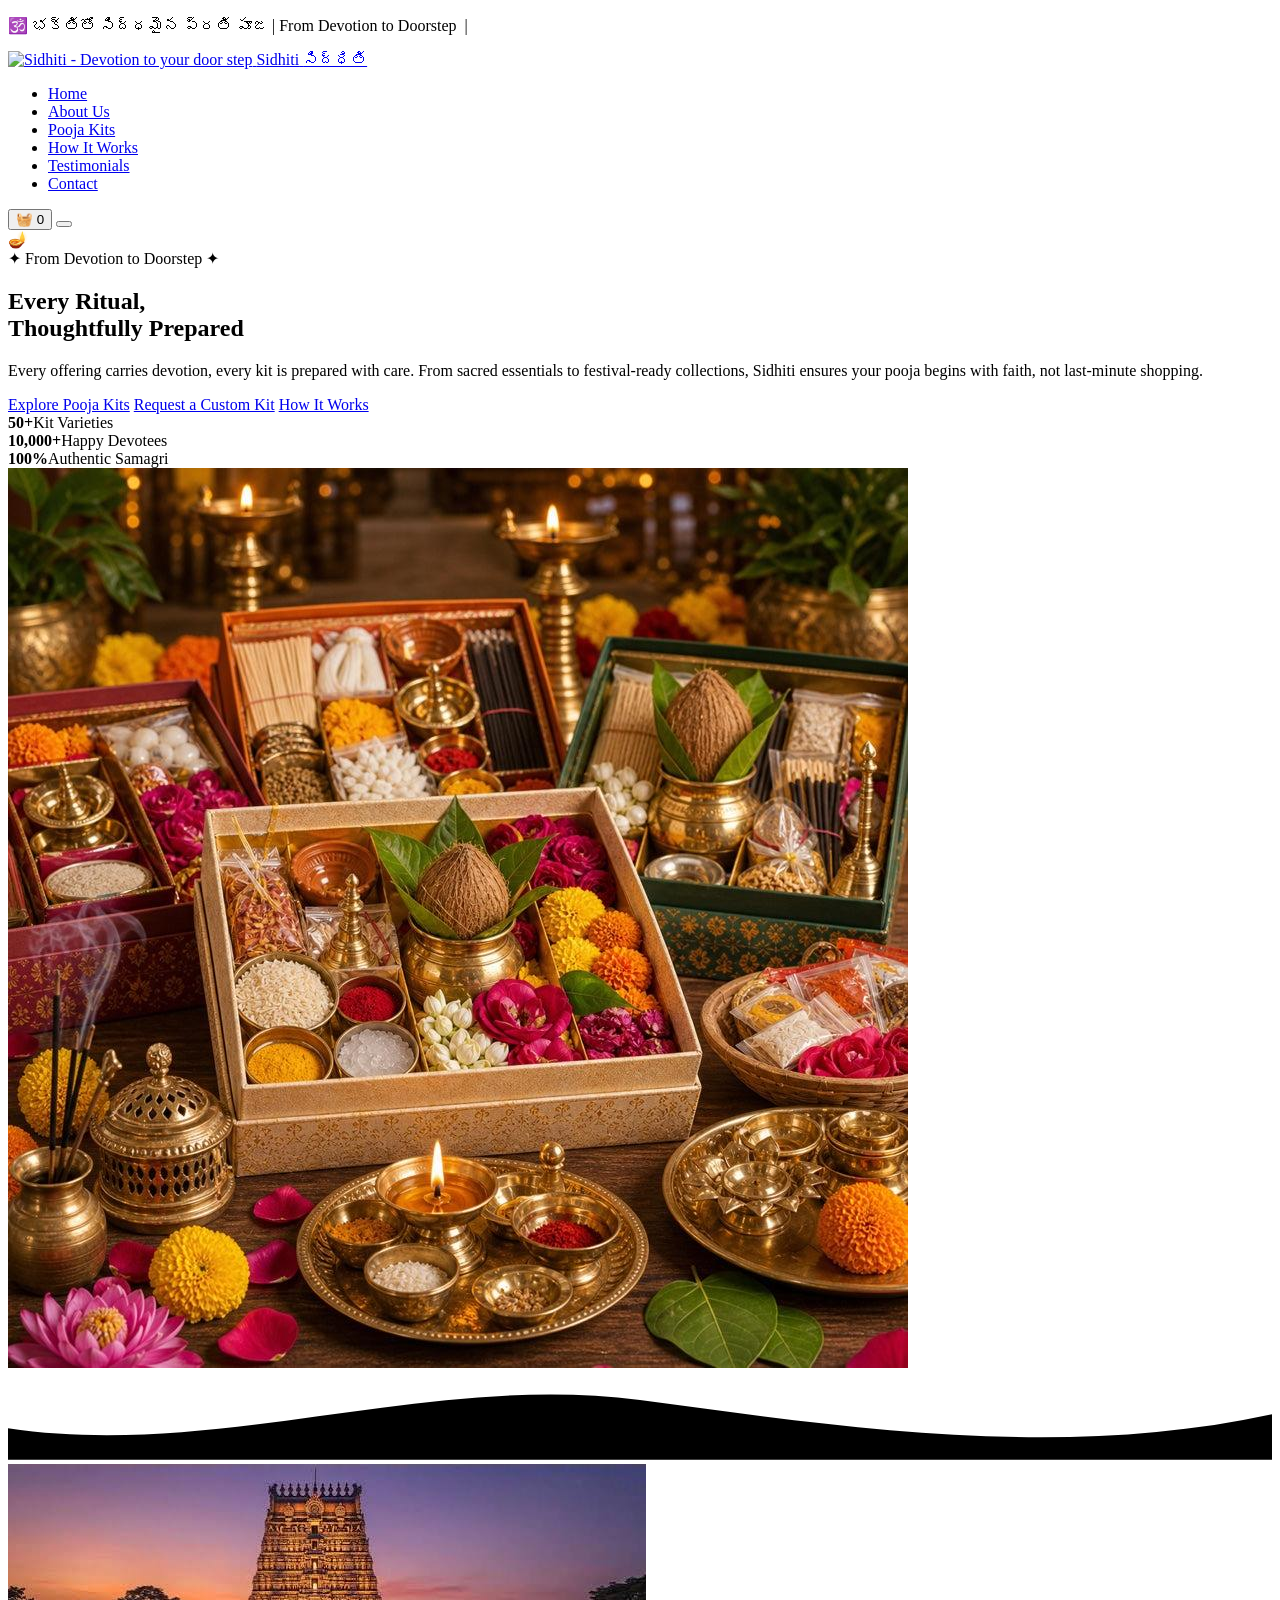
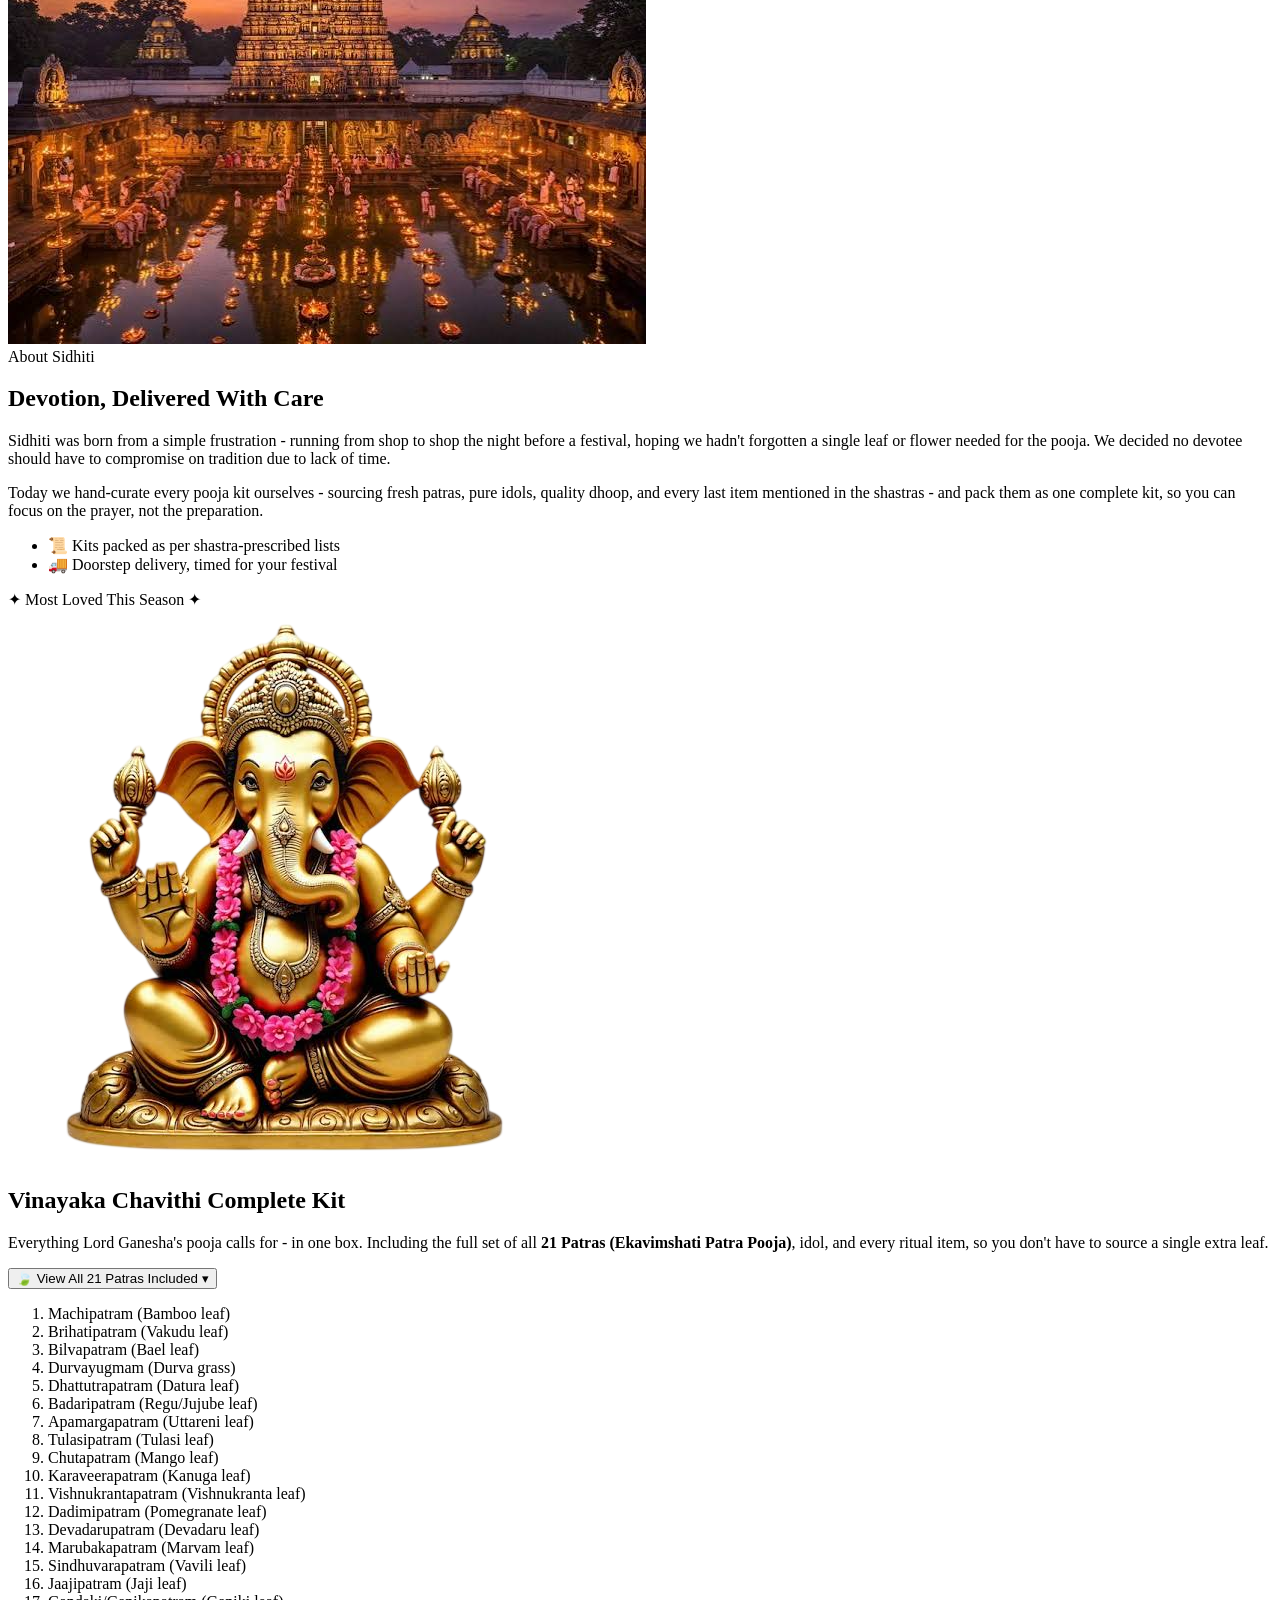
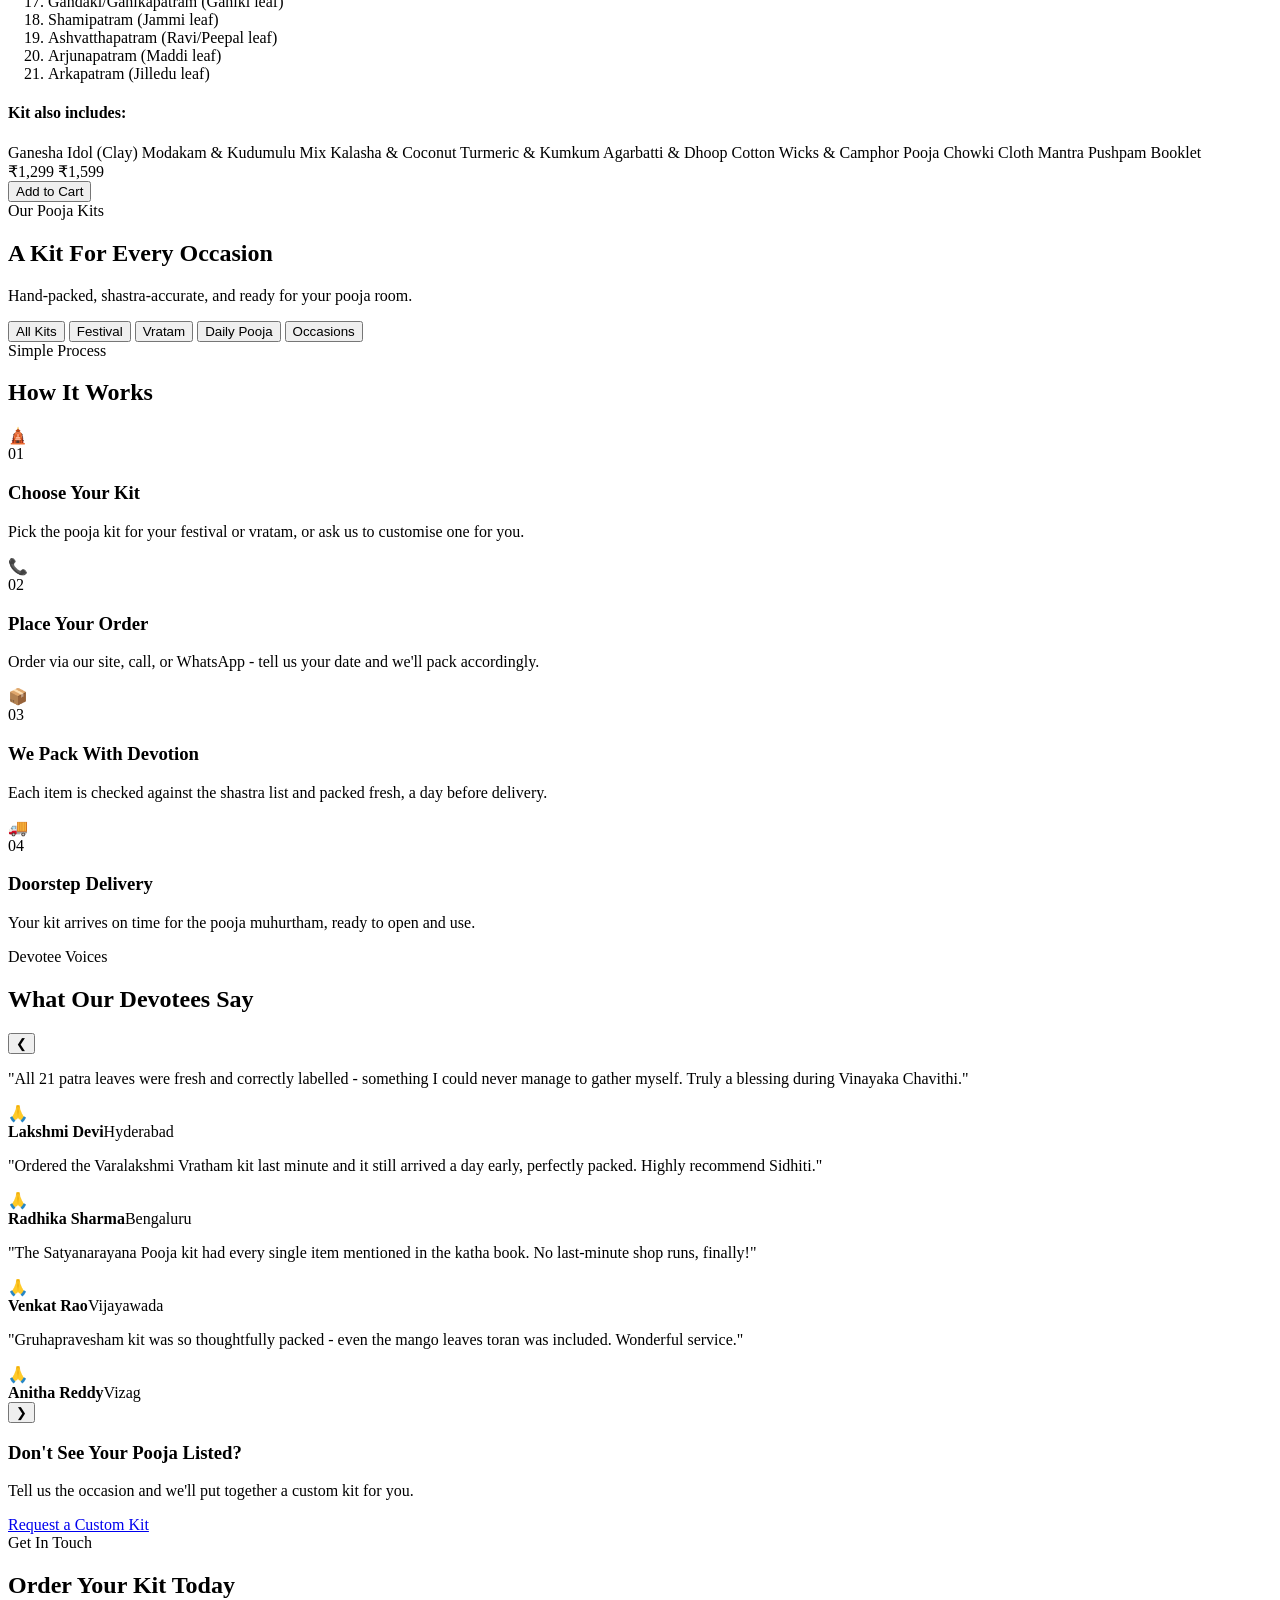
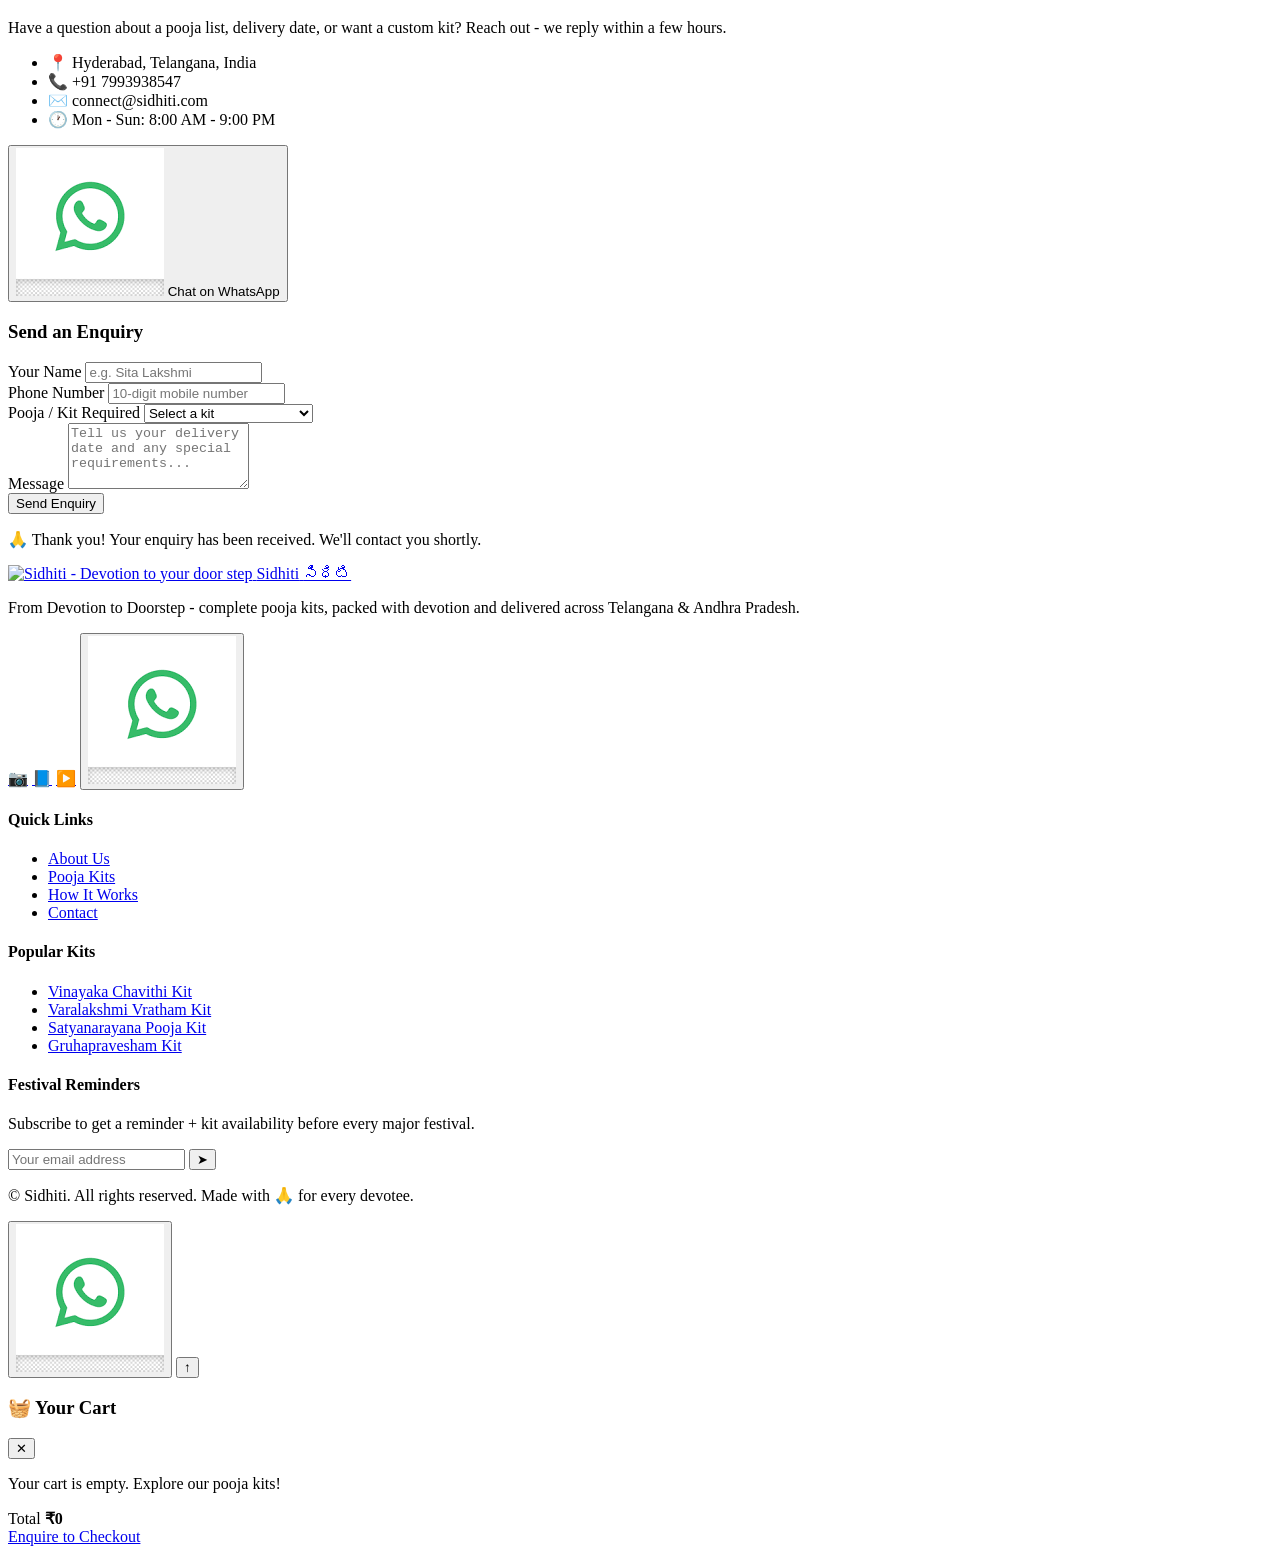
==== index.html @ 72099537 "Main_files Main_files" ====
<!DOCTYPE html>
<html lang="en">
<head>
<meta charset="UTF-8">
<meta name="viewport" content="width=device-width, initial-scale=1.0">
<title>Sidhiti | From Devotion to Doorstep</title>
<meta name="description" content="Sidhiti - From Devotion to Doorstep. Complete, authentic pooja kits - Vinayaka Chavithi, Varalakshmi Vratham, Satyanarayana Pooja and more - curated for devotees across Telangana &amp; Andhra Pradesh.">
<link rel="preconnect" href="https://fonts.googleapis.com">
<link rel="preconnect" href="https://fonts.gstatic.com" crossorigin>
<link href="https://fonts.googleapis.com/css2?family=Yatra+One&family=Mukta:wght@400;500;600;700&family=Tiro+Telugu&display=swap" rel="stylesheet">
<link rel="stylesheet" href="css/style.css">
</head>
<body>

<!-- ===== TOP UTILITY BAR ===== -->
<div class="utility-bar">
  <p><span class="telugu-text">🕉️ భక్తితో సిద్ధమైన ప్రతి పూజ</span> | From Devotion to Doorstep &nbsp;|</p>
</div>

<!-- ===== HEADER / NAV ===== -->
<header class="site-header" id="header">
  <div class="container header-inner">
    <a href="#home" class="logo">
      <img src="images/logo.jpeg" alt="Sidhiti - Devotion to your door step" class="logo-img">
      <span class="logo-text">
        <span class="logo-main">Sidhiti</span>
        <span class="logo-sub telugu-text">సిద్ధితి</span>
      </span>
    </a>

    <nav class="main-nav" id="mainNav">
      <ul>
        <li><a href="#home">Home</a></li>
        <li><a href="#about">About Us</a></li>
        <li><a href="#kits">Pooja Kits</a></li>
        <li><a href="#how">How It Works</a></li>
        <li><a href="#testimonials">Testimonials</a></li>
        <li><a href="#contact">Contact</a></li>
      </ul>
    </nav>

    <div class="header-actions">
      <button class="icon-btn" id="cartBtn" aria-label="View cart">
        🧺 <span class="cart-count" id="cartCount">0</span>
      </button>
      <button class="hamburger" id="hamburger" aria-label="Toggle menu">
        <span></span><span></span><span></span>
      </button>
    </div>
  </div>
</header>

<!-- ===== HERO ===== -->
<section class="hero" id="home">
  <div class="hero-diyas" aria-hidden="true">🪔</div>
  <div class="container hero-inner">
    <div class="hero-text">
      <span class="eyebrow">✦ From Devotion to Doorstep ✦</span>
      <h1>Every Ritual, <br><span class="highlight">Thoughtfully Prepared</span></h1>
      <p>Every offering carries devotion, every kit is prepared with care. From sacred essentials to festival-ready collections, Sidhiti ensures your pooja begins with faith, not last-minute shopping.</p>
      <div class="hero-btns">
        <a href="#kits" class="btn btn-primary">Explore Pooja Kits</a>
        <a href="#contact" class="btn btn-gold">Request a Custom Kit</a>
        <a href="#how" class="btn btn-outline">How It Works</a>
      </div>
      <div class="hero-trust">
        <div><strong>50+</strong><span>Kit Varieties</span></div>
        <div><strong>10,000+</strong><span>Happy Devotees</span></div>
        <div><strong>100%</strong><span>Authentic Samagri</span></div>
      </div>
    </div>
    <div class="hero-visual">
      <div class="kalash-frame">
        <img src="Main_image.jpg" alt="Sidhiti pooja kit essentials - kalasha, coconut, flowers and thali" class="hero-img">
        <div class="thali-ring"></div>
      </div>
    </div>
  </div>
  <svg class="hero-wave" viewBox="0 0 1440 100" preserveAspectRatio="none"><path d="M0,64 C240,100 480,0 720,32 C960,64 1200,100 1440,48 L1440,100 L0,100 Z"></path></svg>
</section>

<!-- ===== ABOUT ===== -->
<section class="about" id="about">
  <div class="container about-inner">
    <div class="about-visual">
      <div class="pattern-frame">
        <img src="About_image.jpg" alt="Temple gopuram lit with diyas at dusk - the devotion behind Sidhiti" class="about-img">
      </div>
    </div>
    <div class="about-text">
      <span class="section-tag">About Sidhiti</span>
      <h2>Devotion, Delivered With Care</h2>
      <p>Sidhiti was born from a simple frustration - running from shop to shop the night before a festival, hoping we hadn't forgotten a single leaf or flower needed for the pooja. We decided no devotee should have to compromise on tradition due to lack of time.</p>
      <p>Today we hand-curate every pooja kit ourselves - sourcing fresh patras, pure idols, quality dhoop, and every last item mentioned in the shastras - and pack them as one complete kit, so you can focus on the prayer, not the preparation.</p>
      <ul class="about-points">
        <li><span>📜</span> Kits packed as per shastra-prescribed lists</li>
        <li><span>🚚</span> Doorstep delivery, timed for your festival</li>
      </ul>
    </div>
  </div>
</section>

<!-- ===== FEATURED KIT : VINAYAKA CHAVITHI ===== -->
<section class="featured-kit">
  <div class="container featured-inner">
    <div class="featured-badge">✦ Most Loved This Season ✦</div>
    <div class="featured-grid">
      <div class="featured-media">
        <div class="ganesh-frame">
          <img src="Ganesh_image.jpg.png" alt="Lord Ganesha idol included in the Vinayaka Chavithi Complete Kit" class="featured-img">
        </div>
        <!-- <div class="featured-tag">Bestseller</div> -->
      </div>
      <div class="featured-content">
        <h2>Vinayaka Chavithi Complete Kit</h2>
        <p class="featured-desc">Everything Lord Ganesha's pooja calls for - in one box. Including the full set of all <strong>21 Patras (Ekavimshati Patra Pooja)</strong>, idol, and every ritual item, so you don't have to source a single extra leaf.</p>

        <button class="patra-toggle" id="patraToggle">🍃 View All 21 Patras Included <span>▾</span></button>
        <div class="patra-list" id="patraList">
          <ol>
            <li>Machipatram (Bamboo leaf)</li>
            <li>Brihatipatram (Vakudu leaf)</li>
            <li>Bilvapatram (Bael leaf)</li>
            <li>Durvayugmam (Durva grass)</li>
            <li>Dhattutrapatram (Datura leaf)</li>
            <li>Badaripatram (Regu/Jujube leaf)</li>
            <li>Apamargapatram (Uttareni leaf)</li>
            <li>Tulasipatram (Tulasi leaf)</li>
            <li>Chutapatram (Mango leaf)</li>
            <li>Karaveerapatram (Kanuga leaf)</li>
            <li>Vishnukrantapatram (Vishnukranta leaf)</li>
            <li>Dadimipatram (Pomegranate leaf)</li>
            <li>Devadarupatram (Devadaru leaf)</li>
            <li>Marubakapatram (Marvam leaf)</li>
            <li>Sindhuvarapatram (Vavili leaf)</li>
            <li>Jaajipatram (Jaji leaf)</li>
            <li>Gandaki/Ganikapatram (Ganiki leaf)</li>
            <li>Shamipatram (Jammi leaf)</li>
            <li>Ashvatthapatram (Ravi/Peepal leaf)</li>
            <li>Arjunapatram (Maddi leaf)</li>
            <li>Arkapatram (Jilledu leaf)</li>
          </ol>
        </div>

        <div class="featured-includes">
          <h4>Kit also includes:</h4>
          <div class="chip-list">
            <span class="chip">Ganesha Idol (Clay)</span>
            <span class="chip">Modakam &amp; Kudumulu Mix</span>
            <span class="chip">Kalasha &amp; Coconut</span>
            <span class="chip">Turmeric &amp; Kumkum</span>
            <span class="chip">Agarbatti &amp; Dhoop</span>
            <span class="chip">Cotton Wicks &amp; Camphor</span>
            <span class="chip">Pooja Chowki Cloth</span>
            <span class="chip">Mantra Pushpam Booklet</span>
          </div>
        </div>

        <div class="featured-price-row">
          <div class="price-block">
            <span class="price-current">₹1,299</span>
            <span class="price-old">₹1,599</span>
          </div>
          <button class="btn btn-primary add-cart-btn" data-name="Vinayaka Chavithi Complete Kit" data-price="1299">Add to Cart</button>
        </div>
      </div>
    </div>
  </div>
</section>

<!-- ===== KITS GRID ===== -->
<section class="kits" id="kits">
  <div class="container">
    <span class="section-tag center">Our Pooja Kits</span>
    <h2 class="section-title center">A Kit For Every Occasion</h2>
    <p class="section-sub center">Hand-packed, shastra-accurate, and ready for your pooja room.</p>

    <div class="filter-bar" id="filterBar">
      <button class="filter-btn active" data-filter="all">All Kits</button>
      <button class="filter-btn" data-filter="festival">Festival</button>
      <button class="filter-btn" data-filter="vratam">Vratam</button>
      <button class="filter-btn" data-filter="daily">Daily Pooja</button>
      <button class="filter-btn" data-filter="occasion">Occasions</button>
    </div>

    <div class="kit-grid" id="kitGrid">
      <!-- Cards injected by JS from data, plus static fallback below -->
    </div>
  </div>
</section>

<!-- ===== HOW IT WORKS ===== -->
<section class="how" id="how">
  <div class="container">
    <span class="section-tag center">Simple Process</span>
    <h2 class="section-title center">How It Works</h2>
    <div class="how-steps">
      <div class="how-step">
        <div class="how-icon">🛕</div>
        <span class="how-num">01</span>
        <h3>Choose Your Kit</h3>
        <p>Pick the pooja kit for your festival or vratam, or ask us to customise one for you.</p>
      </div>
      <div class="how-step">
        <div class="how-icon">📞</div>
        <span class="how-num">02</span>
        <h3>Place Your Order</h3>
        <p>Order via our site, call, or WhatsApp - tell us your date and we'll pack accordingly.</p>
      </div>
      <div class="how-step">
        <div class="how-icon">📦</div>
        <span class="how-num">03</span>
        <h3>We Pack With Devotion</h3>
        <p>Each item is checked against the shastra list and packed fresh, a day before delivery.</p>
      </div>
      <div class="how-step">
        <div class="how-icon">🚚</div>
        <span class="how-num">04</span>
        <h3>Doorstep Delivery</h3>
        <p>Your kit arrives on time for the pooja muhurtham, ready to open and use.</p>
      </div>
    </div>
  </div>
</section>

<!-- ===== TESTIMONIALS ===== -->
<section class="testimonials" id="testimonials">
  <div class="container">
    <span class="section-tag center">Devotee Voices</span>
    <h2 class="section-title center">What Our Devotees Say</h2>

    <div class="testimonial-slider">
      <button class="slide-arrow prev" id="prevTestimonial" aria-label="Previous">❮</button>
      <div class="testimonial-track-wrap">
        <div class="testimonial-track" id="testimonialTrack">
          <div class="testimonial-card">
            <p>"All 21 patra leaves were fresh and correctly labelled - something I could never manage to gather myself. Truly a blessing during Vinayaka Chavithi."</p>
            <div class="testimonial-author">
              <span class="avatar">🙏</span>
              <div><strong>Lakshmi Devi</strong><span>Hyderabad</span></div>
            </div>
          </div>
          <div class="testimonial-card">
            <p>"Ordered the Varalakshmi Vratham kit last minute and it still arrived a day early, perfectly packed. Highly recommend Sidhiti."</p>
            <div class="testimonial-author">
              <span class="avatar">🙏</span>
              <div><strong>Radhika Sharma</strong><span>Bengaluru</span></div>
            </div>
          </div>
          <div class="testimonial-card">
            <p>"The Satyanarayana Pooja kit had every single item mentioned in the katha book. No last-minute shop runs, finally!"</p>
            <div class="testimonial-author">
              <span class="avatar">🙏</span>
              <div><strong>Venkat Rao</strong><span>Vijayawada</span></div>
            </div>
          </div>
          <div class="testimonial-card">
            <p>"Gruhapravesham kit was so thoughtfully packed - even the mango leaves toran was included. Wonderful service."</p>
            <div class="testimonial-author">
              <span class="avatar">🙏</span>
              <div><strong>Anitha Reddy</strong><span>Vizag</span></div>
            </div>
          </div>
        </div>
      </div>
      <button class="slide-arrow next" id="nextTestimonial" aria-label="Next">❯</button>
    </div>
    <div class="testimonial-dots" id="testimonialDots"></div>
  </div>
</section>

<!-- ===== CTA STRIP ===== -->
<section class="cta-strip">
  <div class="container cta-inner">
    <div>
      <h3>Don't See Your Pooja Listed?</h3>
      <p>Tell us the occasion and we'll put together a custom kit for you.</p>
    </div>
    <a href="#contact" class="btn btn-gold">Request a Custom Kit</a>
  </div>
</section>

<!-- ===== CONTACT ===== -->
<section class="contact" id="contact">
  <div class="container contact-inner">
    <div class="contact-info">
      <span class="section-tag">Get In Touch</span>
      <h2>Order Your Kit Today</h2>
      <p>Have a question about a pooja list, delivery date, or want a custom kit? Reach out - we reply within a few hours.</p>
      <ul class="contact-list">
        <li><span>📍</span> Hyderabad, Telangana, India</li>
        <li><span>📞</span> +91 7993938547</li>
        <li><span>✉️</span> connect@sidhiti.com</li>
        <li><span>🕐</span> Mon - Sun: 8:00 AM - 9:00 PM</li>
      </ul>
      <button type="button" class="btn btn-whatsapp" id="whatsappLink"><img src="whatsapp_image.png" alt="" class="whatsapp-icon"> Chat on WhatsApp</button>
    </div>

    <form class="contact-form" id="contactForm">
      <h3>Send an Enquiry</h3>
      <div class="form-row">
        <div class="form-group">
          <label for="name">Your Name</label>
          <input type="text" id="name" name="name" placeholder="e.g. Sita Lakshmi" required>
        </div>
        <div class="form-group">
          <label for="phone">Phone Number</label>
          <input type="tel" id="phone" name="phone" placeholder="10-digit mobile number" required pattern="[0-9]{10}">
        </div>
      </div>
      <div class="form-group">
        <label for="poojaType">Pooja / Kit Required</label>
        <select id="poojaType" name="poojaType" required>
          <option value="" disabled selected>Select a kit</option>
          <option>Custom Kit</option>
          <option>Vinayaka Chavithi Kit</option>
          <option>Varalakshmi Vratham Kit</option>
          <option>Satyanarayana Pooja Kit</option>
          <option>Navaratri / Dasara Kit</option>
          <option>Diwali Lakshmi Pooja Kit</option>
          <option>Gruhapravesham Kit</option>
          <option>Daily Pooja Kit</option>
        </select>
      </div>
      <div class="form-group">
        <label for="message">Message</label>
        <textarea id="message" name="message" rows="4" placeholder="Tell us your delivery date and any special requirements..."></textarea>
      </div>
      <button type="submit" class="btn btn-primary full-width">Send Enquiry</button>
      <p class="form-success" id="formSuccess">🙏 Thank you! Your enquiry has been received. We'll contact you shortly.</p>
    </form>
  </div>
</section>

<!-- ===== FOOTER ===== -->
<footer class="site-footer">
  <div class="container footer-inner">
    <div class="footer-brand">
      <a href="#home" class="logo logo-on-dark">
        <img src="images/logo.jpeg" alt="Sidhiti - Devotion to your door step" class="logo-img">
        <span class="logo-text">
          <span class="logo-main">Sidhiti</span>
          <span class="logo-sub telugu-text">సిధిటి</span>
        </span>
      </a>
      <p>From Devotion to Doorstep - complete pooja kits, packed with devotion and delivered across Telangana &amp; Andhra Pradesh.</p>
      <div class="footer-social">
        <a href="#" aria-label="Instagram">📷</a>
        <a href="#" aria-label="Facebook">📘</a>
        <a href="#" aria-label="YouTube">▶️</a>
        <button type="button" class="footer-whatsapp-btn" aria-label="WhatsApp" id="footerWhatsapp"><img src="whatsapp_image.png" alt="WhatsApp" class="whatsapp-icon"></button>
      </div>
    </div>
    <div class="footer-links">
      <h4>Quick Links</h4>
      <ul>
        <li><a href="#about">About Us</a></li>
        <li><a href="#kits">Pooja Kits</a></li>
        <li><a href="#how">How It Works</a></li>
        <li><a href="#contact">Contact</a></li>
      </ul>
    </div>
    <div class="footer-links">
      <h4>Popular Kits</h4>
      <ul>
        <li><a href="#kits">Vinayaka Chavithi Kit</a></li>
        <li><a href="#kits">Varalakshmi Vratham Kit</a></li>
        <li><a href="#kits">Satyanarayana Pooja Kit</a></li>
        <li><a href="#kits">Gruhapravesham Kit</a></li>
      </ul>
    </div>
    <div class="footer-newsletter">
      <h4>Festival Reminders</h4>
      <p>Subscribe to get a reminder + kit availability before every major festival.</p>
      <form id="newsletterForm">
        <input type="email" placeholder="Your email address" required>
        <button type="submit">➤</button>
      </form>
    </div>
  </div>
  <div class="footer-bottom">
    <p>&copy; <span id="year"></span> Sidhiti. All rights reserved. Made with 🙏 for every devotee.</p>
  </div>
</footer>

<button type="button" class="whatsapp-float" id="whatsappFloat" aria-label="Chat on WhatsApp">
  <img src="whatsapp_image.png" alt="" class="whatsapp-icon whatsapp-icon-lg">
  <span class="wa-tooltip" id="waTooltip" aria-hidden="true"></span>
</button>
<button class="scroll-top" id="scrollTop" aria-label="Scroll to top">↑</button>

<!-- Cart Drawer -->
<div class="cart-drawer" id="cartDrawer">
  <div class="cart-drawer-header">
    <h3>🧺 Your Cart</h3>
    <button id="closeCart" aria-label="Close cart">✕</button>
  </div>
  <div class="cart-items" id="cartItems">
    <p class="cart-empty" id="cartEmpty">Your cart is empty. Explore our pooja kits!</p>
  </div>
  <div class="cart-footer">
    <div class="cart-total-row">
      <span>Total</span>
      <strong id="cartTotal">₹0</strong>
    </div>
    <a href="#contact" class="btn btn-primary full-width" id="checkoutBtn">Enquire to Checkout</a>
  </div>
</div>
<div class="overlay" id="overlay"></div>

<script src="js/script.js"></script>
</body>
</html>
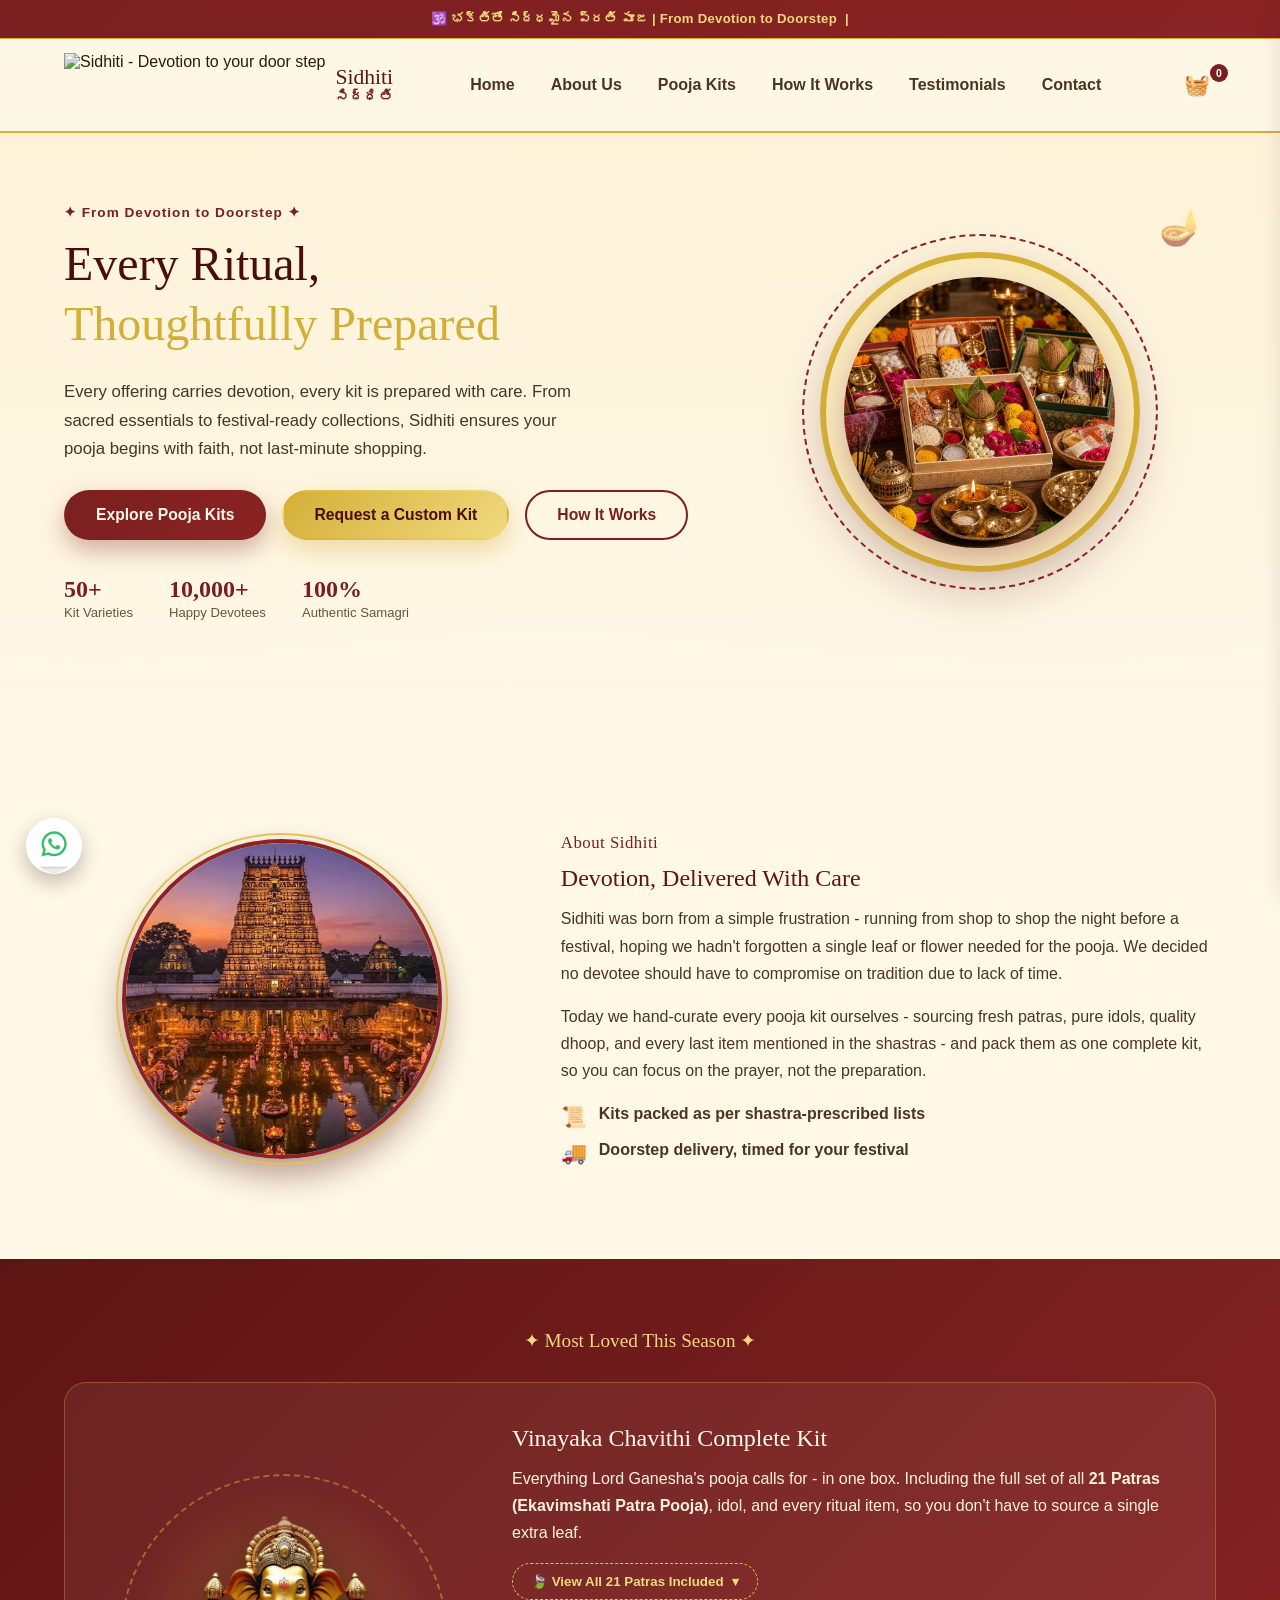
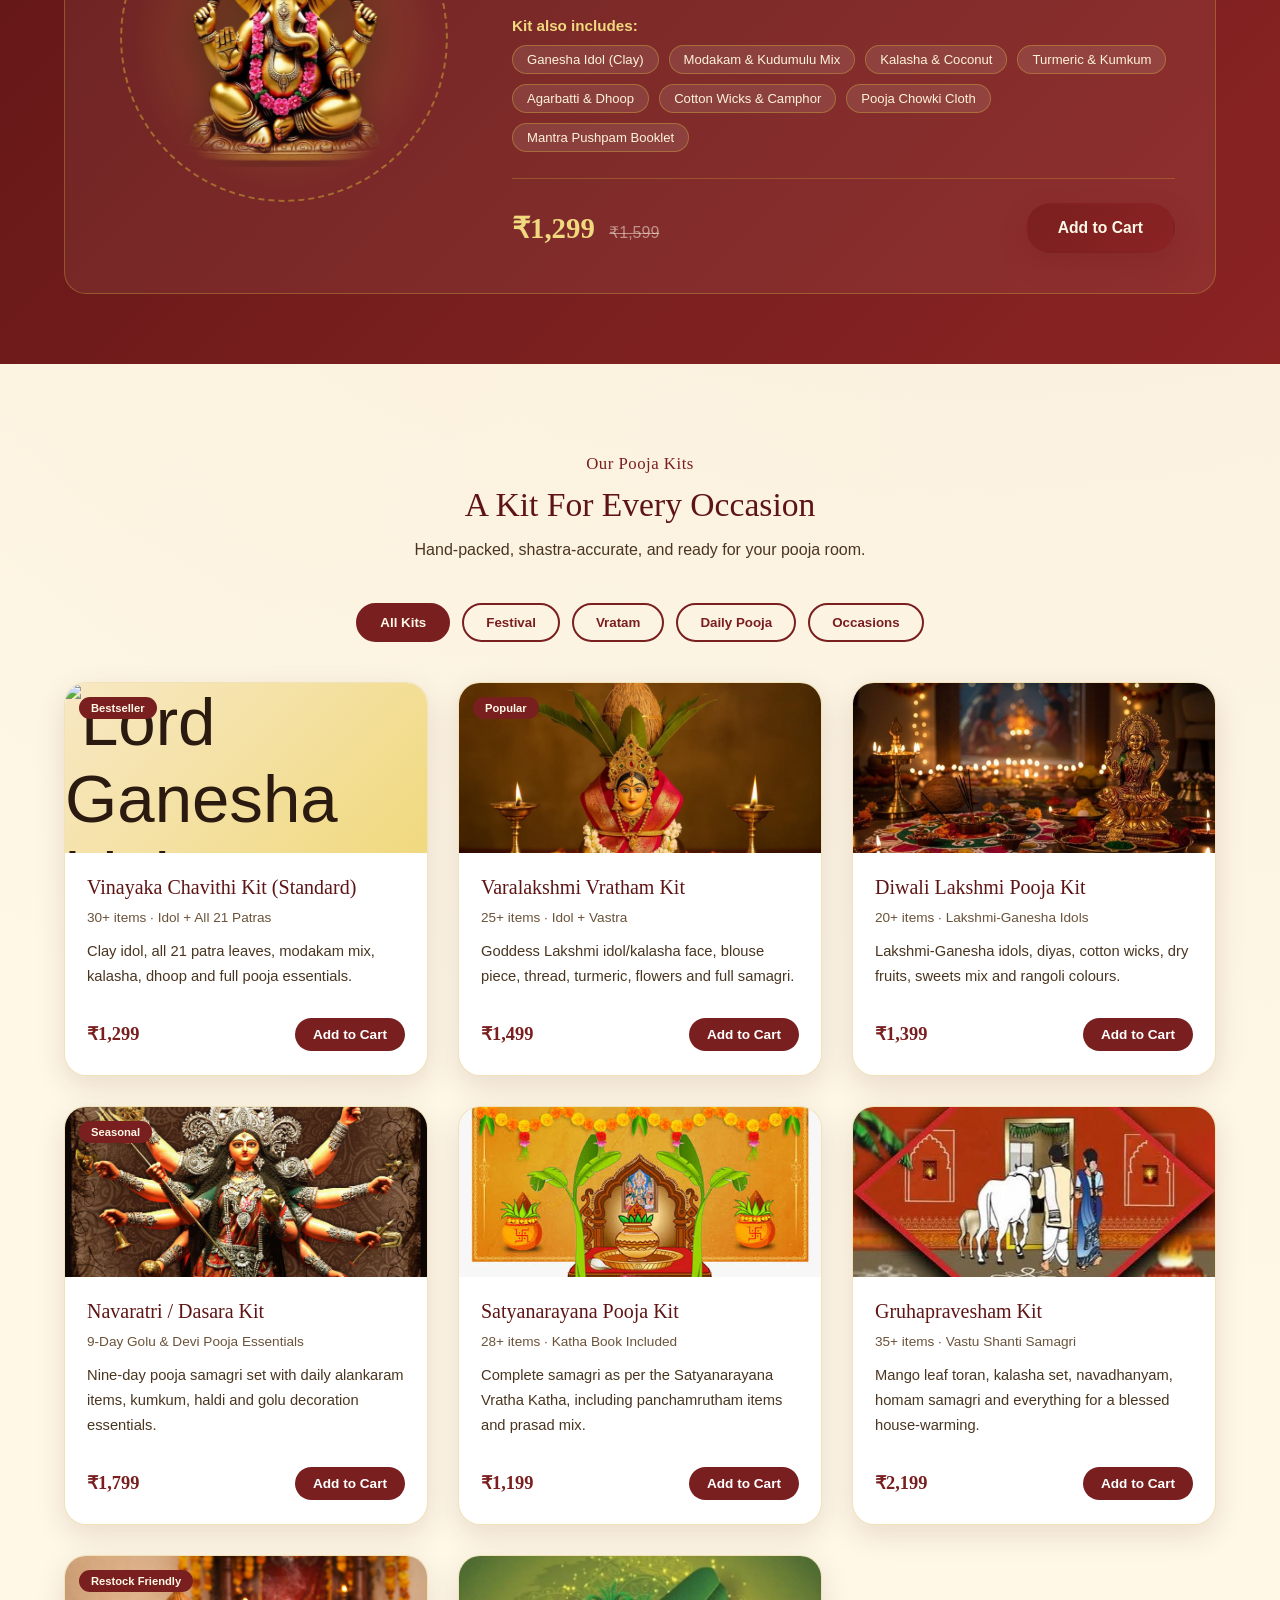
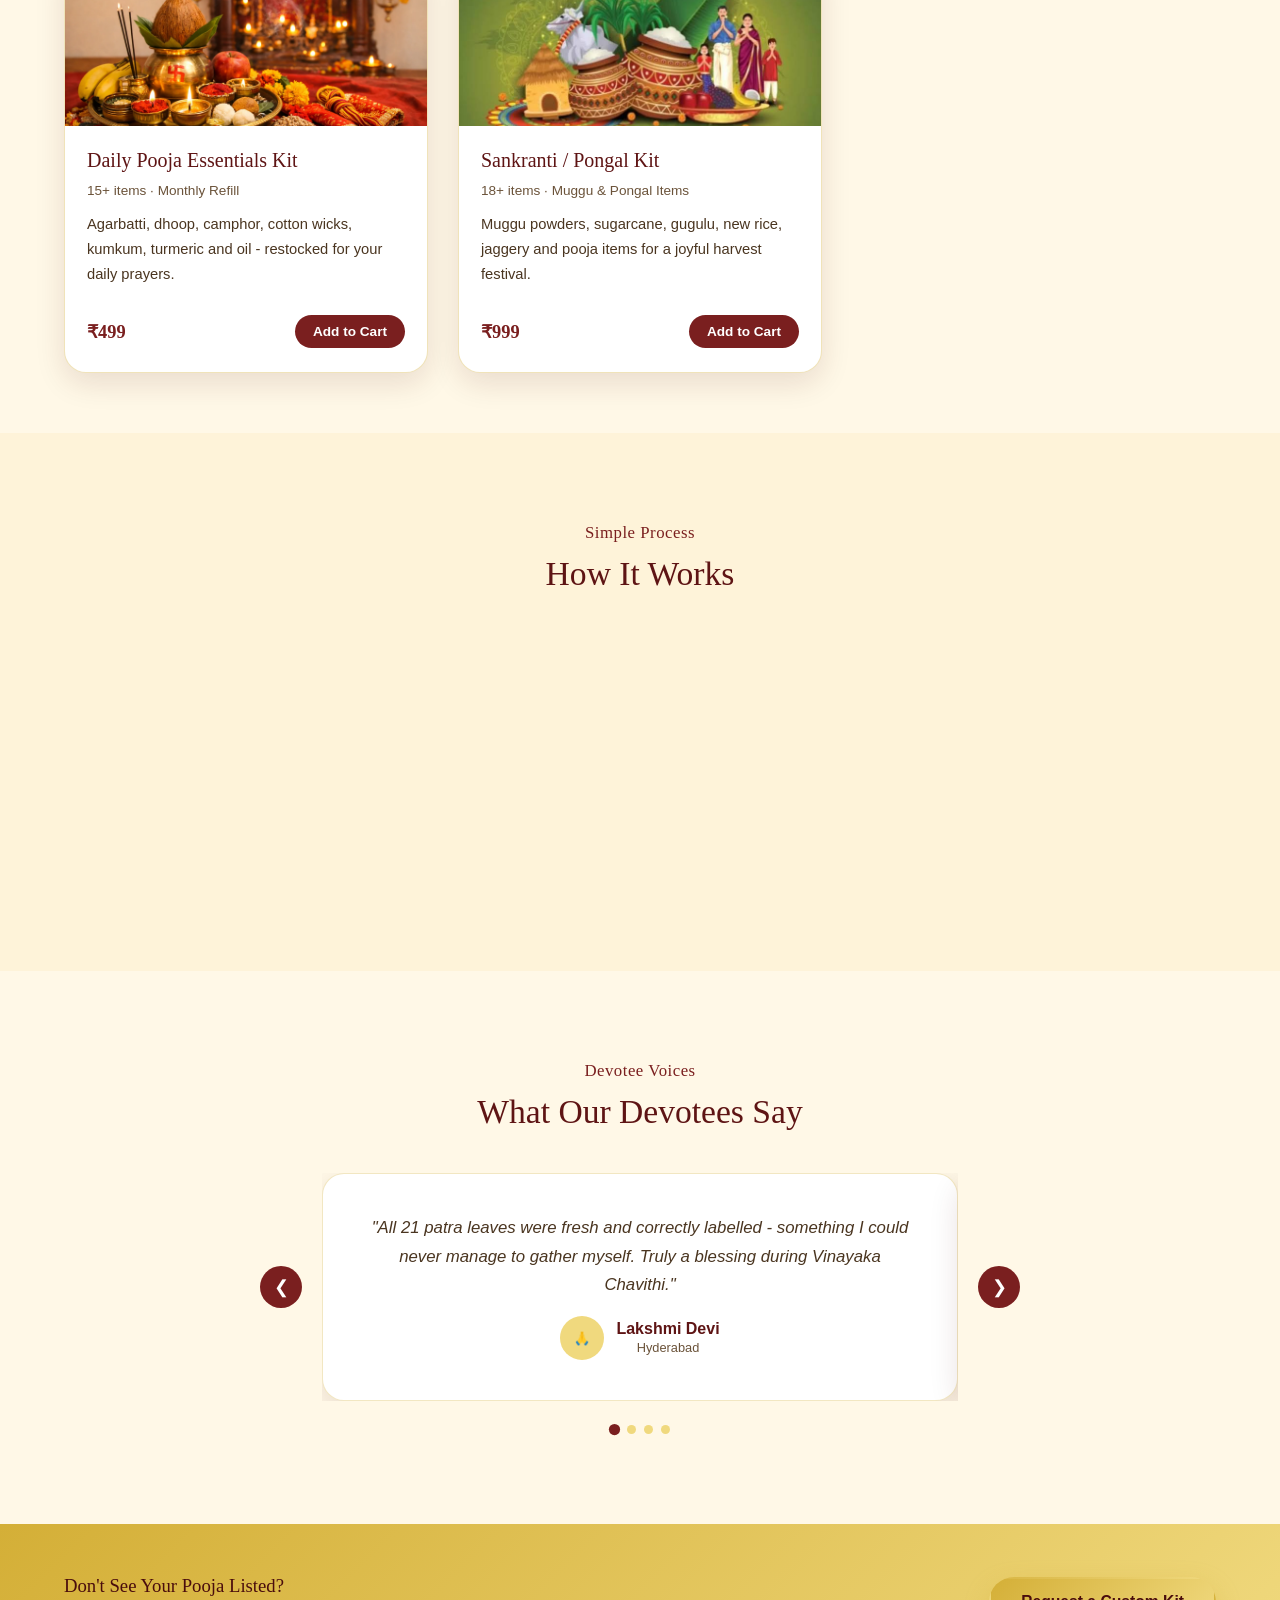
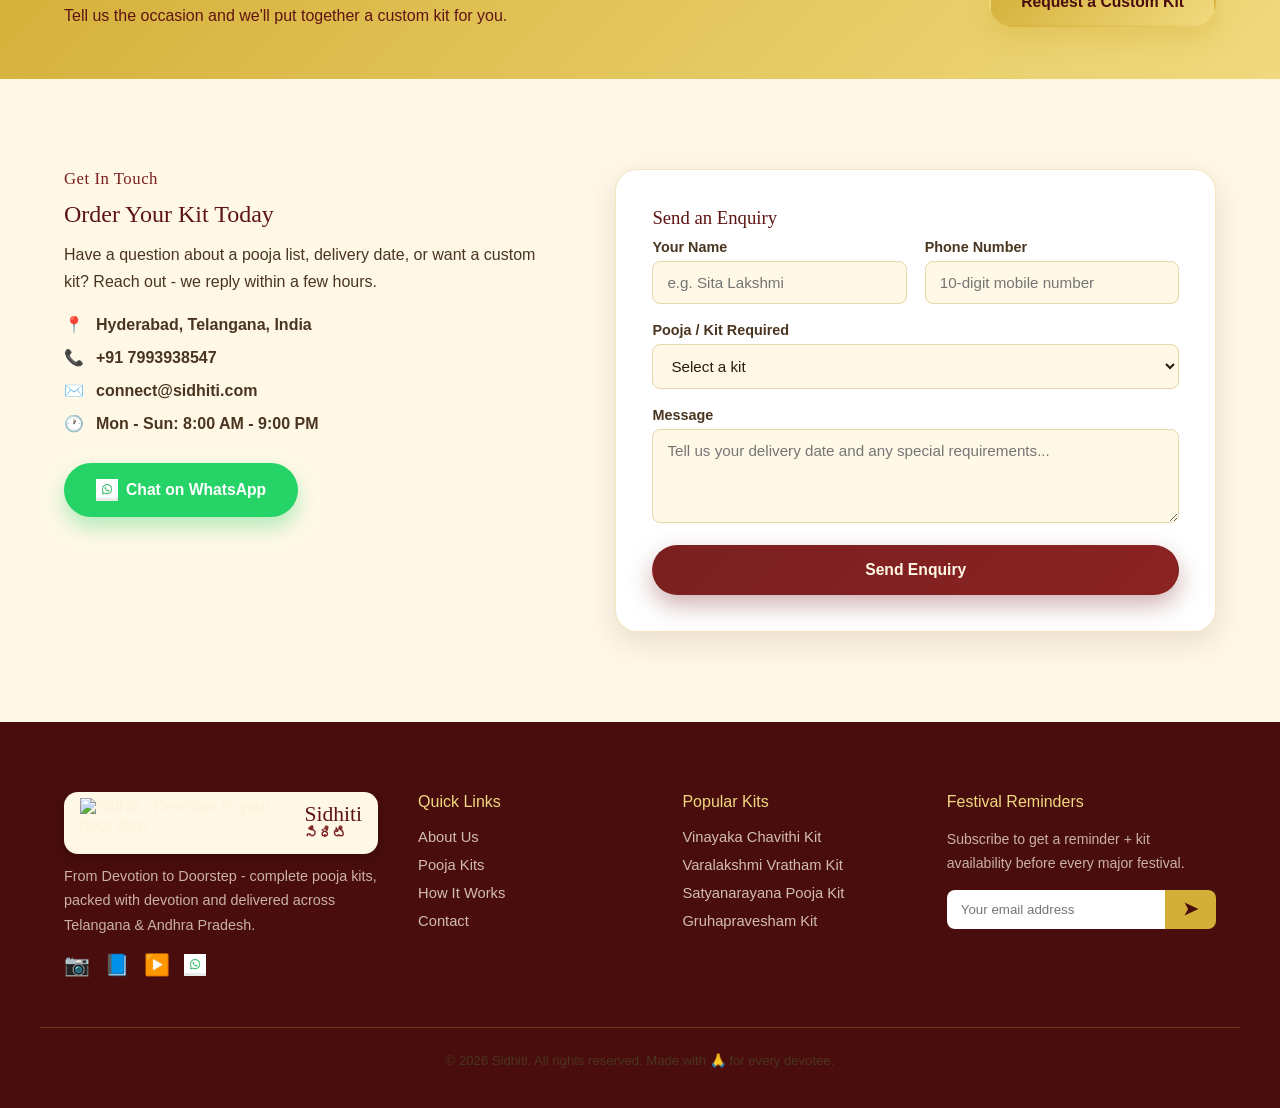
==== commit 3d8e71bb: "Fix stylesheet and script link paths in index.html" ====
--- a/index.html
+++ b/index.html
@@ -8,7 +8,7 @@
 <link rel="preconnect" href="https://fonts.googleapis.com">
 <link rel="preconnect" href="https://fonts.gstatic.com" crossorigin>
 <link href="https://fonts.googleapis.com/css2?family=Yatra+One&family=Mukta:wght@400;500;600;700&family=Tiro+Telugu&display=swap" rel="stylesheet">
-<link rel="stylesheet" href="css/style.css">
+<link rel="stylesheet" href="style.css">
 </head>
 <body>
 
@@ -408,6 +408,6 @@
 </div>
 <div class="overlay" id="overlay"></div>
 
-<script src="js/script.js"></script>
+<script src="script.js"></script>
 </body>
 </html>
--- a/style.css
+++ b/style.css
@@ -0,0 +1,870 @@
+/* =========================================================
+   Sidhiti — Traditional Pooja Kit Store
+   ========================================================= */
+
+:root{
+  --maroon-900:#4a0d0d;
+  --maroon-800:#5e1414;
+  --maroon-700:#7a1f1f;
+  --maroon-600:#8b2323;
+  --maroon-glow:#a52a2a;
+  --gold-500:#d4af37;
+  --gold-400:#e2c158;
+  --gold-300:#f0d97e;
+  --cream-100:#fff8e7;
+  --cream-200:#fef3d9;
+  --cream-300:#f8e8c4;
+  --ink-900:#2b1a10;
+  --ink-700:#4a3520;
+  --ink-500:#6b533a;
+  --shadow-soft: 0 10px 30px rgba(74,13,13,0.12);
+  --shadow-strong: 0 20px 50px rgba(74,13,13,0.22);
+  --radius-lg: 22px;
+  --radius-md: 14px;
+  --radius-sm: 8px;
+  --font-display: 'Yatra One', 'Tiro Telugu', cursive;
+  --font-body: 'Mukta', sans-serif;
+}
+
+*,*::before,*::after{ box-sizing:border-box; }
+html{ scroll-behavior:smooth; scroll-padding-top:90px; }
+body{
+  margin:0;
+  font-family:var(--font-body);
+  color:var(--ink-900);
+  background:var(--cream-100);
+  background-image:
+    radial-gradient(circle at 10% 5%, rgba(212,175,55,0.08), transparent 40%),
+    radial-gradient(circle at 90% 15%, rgba(122,31,31,0.06), transparent 40%);
+  overflow-x:hidden;
+}
+img{ max-width:100%; display:block; }
+a{ text-decoration:none; color:inherit; }
+ul{ list-style:none; margin:0; padding:0; }
+button{ font-family:inherit; cursor:pointer; border:none; background:none; }
+.container{
+  width:100%;
+  max-width:1200px;
+  margin:0 auto;
+  padding:0 24px;
+}
+h1,h2,h3,h4{
+  font-family:var(--font-display);
+  color:var(--maroon-800);
+  line-height:1.25;
+  margin:0 0 .5em;
+  font-weight:400;
+}
+p{ margin:0 0 1em; color:var(--ink-700); line-height:1.7; }
+
+/* ===== Decorative divider used repeatedly ===== */
+.section-tag{
+  display:inline-block;
+  font-family:var(--font-display);
+  color:var(--maroon-700);
+  font-size:1.05rem;
+  letter-spacing:.5px;
+  position:relative;
+  margin-bottom:10px;
+}
+.section-tag.center{ display:block; text-align:center; }
+.section-title{ font-size:2.1rem; margin-bottom:.3em; }
+.section-title.center{ text-align:center; }
+.section-sub.center{ text-align:center; max-width:560px; margin:0 auto 40px; }
+
+/* ===== Buttons ===== */
+.btn{
+  display:inline-flex;
+  align-items:center;
+  justify-content:center;
+  gap:8px;
+  padding:14px 30px;
+  border-radius:50px;
+  font-weight:600;
+  font-size:.98rem;
+  transition:transform .25s ease, box-shadow .25s ease, background .25s ease;
+  cursor:pointer;
+  border:2px solid transparent;
+  white-space:nowrap;
+}
+.btn-primary{
+  background:linear-gradient(135deg, var(--maroon-700), var(--maroon-600));
+  color:var(--cream-100);
+  box-shadow:0 10px 24px rgba(122,31,31,0.35);
+}
+.btn-primary:hover{ transform:translateY(-3px); box-shadow:0 16px 30px rgba(122,31,31,0.4); }
+.btn-outline{
+  border-color:var(--maroon-700);
+  color:var(--maroon-700);
+  background:transparent;
+}
+.btn-outline:hover{ background:var(--maroon-700); color:var(--cream-100); transform:translateY(-3px); }
+.btn-gold{
+  background:linear-gradient(135deg, var(--gold-500), var(--gold-300));
+  color:var(--maroon-900);
+  box-shadow:0 10px 24px rgba(212,175,55,0.4);
+}
+.btn-gold:hover{ transform:translateY(-3px); }
+.btn-whatsapp{
+  background:#25D366;
+  color:#fff;
+  margin-top:10px;
+  box-shadow:0 10px 20px rgba(37,211,102,0.35);
+}
+.btn-whatsapp:hover{ transform:translateY(-3px); }
+.full-width{ width:100%; }
+
+/* ===== Utility bar ===== */
+.utility-bar{
+  background:linear-gradient(135deg, var(--maroon-700), var(--maroon-600));
+  border-bottom:1px solid var(--gold-500);
+  color:var(--gold-300);
+  font-weight:600;
+  text-align:center;
+  font-size:.82rem;
+  padding:8px 12px;
+  letter-spacing:.3px;
+}
+.utility-bar p{ color:var(--gold-300); margin:0; }
+.utility-bar .telugu-text{ font-weight:700; }
+
+/* ===== Header ===== */
+.site-header{
+  position:sticky;
+  top:0;
+  z-index:100;
+  border-bottom:2px solid var(--gold-500);
+}
+.site-header::before{
+  content:'';
+  position:absolute;
+  inset:0;
+  background:rgba(255,248,231,0.92);
+  backdrop-filter:blur(8px);
+  z-index:-1;
+}
+.header-inner{
+  display:flex;
+  align-items:center;
+  justify-content:space-between;
+  padding:14px 24px;
+}
+.logo{ display:flex; align-items:center; gap:10px; }
+.logo-img{
+  height:64px;
+  width:auto;
+  display:block;
+  mix-blend-mode:multiply;
+}
+.logo-on-dark{
+  background:var(--cream-100);
+  padding:6px 16px;
+  border-radius:14px;
+  box-shadow:0 4px 14px rgba(0,0,0,.25);
+}
+.logo-on-dark .logo-img{ height:50px; mix-blend-mode:normal; }
+.logo-text{ display:flex; flex-direction:column; line-height:1.1; }
+.logo-main{ font-family:var(--font-display); font-size:1.35rem; color:var(--maroon-800); }
+.logo-sub{ font-size:.85rem; color:var(--maroon-700); font-weight:700; letter-spacing:.5px; }
+.telugu-text{ font-family:var(--font-display); }
+
+.main-nav ul{ display:flex; gap:32px; }
+.main-nav a{
+  font-weight:600;
+  color:var(--ink-700);
+  position:relative;
+  padding:6px 2px;
+  transition:color .2s ease;
+}
+.main-nav a::after{
+  content:'';
+  position:absolute;
+  left:0; bottom:-4px;
+  width:0; height:2px;
+  background:var(--gold-500);
+  transition:width .25s ease;
+}
+.main-nav a:hover{ color:var(--maroon-700); }
+.main-nav a:hover::after{ width:100%; }
+
+.header-actions{ display:flex; align-items:center; gap:16px; }
+.icon-btn{ position:relative; font-size:1.3rem; }
+.cart-count{
+  position:absolute;
+  top:-8px; right:-12px;
+  background:var(--maroon-700);
+  color:#fff;
+  font-size:.65rem;
+  font-weight:700;
+  min-width:18px; height:18px;
+  border-radius:50%;
+  display:flex; align-items:center; justify-content:center;
+  padding:0 3px;
+}
+.hamburger{ display:none; flex-direction:column; gap:5px; }
+.hamburger span{ width:26px; height:2.5px; background:var(--maroon-800); border-radius:2px; }
+
+/* ===== Hero ===== */
+.hero{
+  position:relative;
+  padding:70px 0 60px;
+  background:
+    linear-gradient(180deg, var(--cream-200), var(--cream-100));
+  overflow:hidden;
+}
+.hero-inner{
+  display:grid;
+  grid-template-columns:1.15fr .85fr;
+  align-items:center;
+  gap:40px;
+}
+.eyebrow{
+  display:inline-block;
+  color:var(--maroon-700);
+  font-weight:700;
+  letter-spacing:1px;
+  font-size:.85rem;
+  margin-bottom:14px;
+}
+.hero-text h1{
+  font-size:3rem;
+  color:var(--maroon-900);
+}
+.highlight{ color:var(--gold-500); }
+.hero-text p{ max-width:520px; font-size:1.05rem; }
+.hero-btns{ display:flex; gap:16px; margin:26px 0 36px; flex-wrap:wrap; }
+.hero-trust{ display:flex; gap:36px; flex-wrap:wrap; }
+.hero-trust strong{ display:block; font-size:1.5rem; color:var(--maroon-700); font-family:var(--font-display); }
+.hero-trust span{ font-size:.82rem; color:var(--ink-500); }
+
+.hero-visual{ display:flex; justify-content:center; align-items:center; position:relative; }
+.kalash-frame{
+  width:320px; height:320px;
+  border-radius:50%;
+  background:radial-gradient(circle, var(--cream-200) 55%, var(--gold-300) 100%);
+  border:6px solid var(--gold-500);
+  display:flex; align-items:center; justify-content:center;
+  position:relative;
+  box-shadow:var(--shadow-strong);
+  animation:floaty 5s ease-in-out infinite;
+}
+.hero-img{
+  width:88%;
+  height:88%;
+  border-radius:50%;
+  object-fit:cover;
+  object-position:center 40%;
+  filter:drop-shadow(0 10px 14px rgba(122,31,31,.35));
+}
+.thali-ring{
+  position:absolute;
+  inset:-24px;
+  border:2px dashed var(--maroon-600);
+  border-radius:50%;
+  animation:spin 24s linear infinite;
+}
+.hero-diyas{
+  position:absolute;
+  font-size:2.2rem;
+  top:12%;
+  right:6%;
+  opacity:.5;
+  animation:floaty 4s ease-in-out infinite;
+}
+@keyframes floaty{ 0%,100%{ transform:translateY(0);} 50%{ transform:translateY(-16px);} }
+@keyframes spin{ from{ transform:rotate(0);} to{ transform:rotate(360deg);} }
+
+.hero-wave{
+  width:100%;
+  height:60px;
+  display:block;
+  margin-top:-2px;
+}
+.hero-wave path{ fill:var(--cream-100); }
+
+/* ===== About ===== */
+.about{ padding:90px 0; background:var(--cream-100); }
+.about-inner{
+  display:grid;
+  grid-template-columns:.8fr 1.2fr;
+  gap:60px;
+  align-items:center;
+}
+.pattern-frame{
+  width:100%;
+  aspect-ratio:1/1;
+  max-width:340px;
+  margin:0 auto;
+  border-radius:50%;
+  display:flex; align-items:center; justify-content:center;
+  position:relative;
+}
+.pattern-frame span{ position:relative; font-size:5rem; z-index:1; }
+.about-img{
+  position:relative;
+  z-index:1;
+  width:calc(100% - 20px);
+  height:calc(100% - 20px);
+  border-radius:50%;
+  object-fit:cover;
+  object-position:center 40%;
+  border:4px solid var(--maroon-600);
+  outline:2px solid var(--gold-400);
+  outline-offset:4px;
+  box-shadow:0 16px 32px rgba(74,13,13,.4);
+}
+.about-points{ margin-top:20px; display:flex; flex-direction:column; gap:12px; }
+.about-points li{ display:flex; gap:12px; align-items:flex-start; font-weight:600; color:var(--ink-700); }
+.about-points span{ font-size:1.3rem; }
+
+/* ===== Featured kit ===== */
+.featured-kit{
+  padding:70px 0;
+  background:linear-gradient(135deg, var(--maroon-800), var(--maroon-700) 60%, var(--maroon-600));
+  color:var(--cream-100);
+  position:relative;
+}
+.featured-inner{ position:relative; }
+.featured-badge{
+  text-align:center;
+  color:var(--gold-300);
+  font-family:var(--font-display);
+  font-size:1.2rem;
+  margin-bottom:30px;
+}
+.featured-grid{
+  display:grid;
+  grid-template-columns:.7fr 1.3fr;
+  gap:50px;
+  align-items:center;
+  background:rgba(255,248,231,0.06);
+  border:1px solid rgba(212,175,55,0.35);
+  border-radius:var(--radius-lg);
+  padding:40px;
+}
+.featured-media{
+  display:flex; flex-direction:column; align-items:center; gap:14px;
+  position:relative;
+}
+.ganesh-frame{
+  position:relative;
+  width:100%;
+  max-width:300px;
+  aspect-ratio:1/1;
+  border-radius:50%;
+  background:radial-gradient(circle, rgba(212,175,55,.4) 0%, rgba(212,175,55,.12) 45%, transparent 72%);
+  display:flex;
+  align-items:center;
+  justify-content:center;
+}
+.ganesh-frame::before{
+  content:'';
+  position:absolute;
+  inset:-14px;
+  border:2px dashed rgba(212,175,55,.5);
+  border-radius:50%;
+}
+.featured-img{
+  width:86%;
+  height:86%;
+  object-fit:contain;
+  filter:drop-shadow(0 12px 18px rgba(0,0,0,.4));
+  -webkit-mask-image:radial-gradient(circle at 50% 50%, #000 52%, rgba(0,0,0,.55) 66%, transparent 80%);
+  mask-image:radial-gradient(circle at 50% 50%, #000 52%, rgba(0,0,0,.55) 66%, transparent 80%);
+}
+.featured-tag{
+  background:var(--gold-500);
+  color:var(--maroon-900);
+  font-weight:700;
+  font-size:.8rem;
+  padding:6px 18px;
+  border-radius:20px;
+}
+.featured-content h2{ color:var(--cream-100); }
+.featured-desc{ color:var(--cream-200); }
+.patra-toggle{
+  color:var(--gold-300);
+  font-weight:700;
+  border:1px dashed var(--gold-400);
+  padding:10px 18px;
+  border-radius:30px;
+  margin-bottom:16px;
+  display:inline-flex;
+  gap:8px;
+  align-items:center;
+  transition:background .2s ease;
+}
+.patra-toggle:hover{ background:rgba(212,175,55,.12); }
+.patra-toggle span{ transition:transform .25s ease; }
+.patra-toggle.open span{ transform:rotate(180deg); }
+.patra-list{
+  max-height:0;
+  overflow:hidden;
+  transition:max-height .4s ease;
+  background:rgba(0,0,0,0.15);
+  border-radius:var(--radius-md);
+}
+.patra-list.open{ max-height:600px; margin-bottom:20px; }
+.patra-list ol{
+  columns:2;
+  gap:30px;
+  padding:20px 20px 20px 40px;
+  margin:0;
+  color:var(--cream-200);
+  font-size:.92rem;
+}
+.patra-list li{ margin-bottom:8px; break-inside:avoid; }
+.featured-includes h4{ color:var(--gold-300); font-family:var(--font-body); font-weight:700; margin-bottom:10px; font-size:.95rem; }
+.chip-list{ display:flex; flex-wrap:wrap; gap:10px; margin-bottom:26px; }
+.chip{
+  background:rgba(255,248,231,0.1);
+  border:1px solid rgba(212,175,55,.4);
+  color:var(--cream-200);
+  font-size:.82rem;
+  padding:6px 14px;
+  border-radius:20px;
+}
+.featured-price-row{
+  display:flex;
+  align-items:center;
+  justify-content:space-between;
+  flex-wrap:wrap;
+  gap:20px;
+  border-top:1px solid rgba(212,175,55,.3);
+  padding-top:24px;
+}
+.price-current{ font-size:1.8rem; font-weight:700; color:var(--gold-300); font-family:var(--font-display); margin-right:10px; }
+.price-old{ text-decoration:line-through; color:rgba(255,248,231,.5); }
+
+/* ===== Kits grid ===== */
+.kits{ padding:90px 0 60px; }
+.filter-bar{
+  display:flex;
+  justify-content:center;
+  gap:12px;
+  flex-wrap:wrap;
+  margin-bottom:40px;
+}
+.filter-btn{
+  padding:10px 22px;
+  border-radius:30px;
+  border:2px solid var(--maroon-700);
+  color:var(--maroon-700);
+  font-weight:600;
+  transition:all .25s ease;
+}
+.filter-btn.active,.filter-btn:hover{
+  background:var(--maroon-700);
+  color:var(--cream-100);
+}
+.kit-grid{
+  display:grid;
+  grid-template-columns:repeat(auto-fit, minmax(270px,1fr));
+  gap:30px;
+}
+.kit-card{
+  background:#fff;
+  border-radius:var(--radius-lg);
+  overflow:hidden;
+  box-shadow:var(--shadow-soft);
+  border:1px solid rgba(212,175,55,.35);
+  display:flex;
+  flex-direction:column;
+  transition:transform .3s ease, box-shadow .3s ease;
+}
+.kit-card:hover{ transform:translateY(-8px); box-shadow:var(--shadow-strong); }
+.kit-media{
+  height:170px;
+  display:flex;
+  align-items:center;
+  justify-content:center;
+  font-size:4.2rem;
+  background:linear-gradient(135deg, var(--cream-300), var(--gold-300));
+  position:relative;
+}
+.kit-media-img{
+  width:100%;
+  height:170px;
+  object-fit:cover;
+  object-position:center;
+}
+.kit-media .kit-badge{
+  position:absolute;
+  top:14px; left:14px;
+  background:var(--maroon-700);
+  color:var(--cream-100);
+  font-size:.7rem;
+  font-weight:700;
+  padding:5px 12px;
+  border-radius:16px;
+}
+.kit-body{ padding:22px 22px 24px; display:flex; flex-direction:column; flex:1; }
+.kit-body h3{ font-size:1.25rem; margin-bottom:6px; }
+.kit-meta{ color:var(--ink-500); font-size:.85rem; margin-bottom:10px; }
+.kit-desc{ font-size:.92rem; flex:1; }
+.kit-footer{
+  display:flex;
+  align-items:center;
+  justify-content:space-between;
+  margin-top:14px;
+}
+.kit-price{ font-weight:700; color:var(--maroon-700); font-size:1.15rem; font-family:var(--font-display); }
+.kit-add{
+  background:var(--maroon-700);
+  color:#fff;
+  padding:9px 18px;
+  border-radius:30px;
+  font-weight:600;
+  font-size:.85rem;
+  transition:background .2s ease, transform .2s ease;
+}
+.kit-add:hover{ background:var(--maroon-800); transform:translateY(-2px); }
+.kit-card.hide{ display:none; }
+
+/* ===== How it works ===== */
+.how{ padding:90px 0; background:var(--cream-200); }
+.how-steps{
+  display:grid;
+  grid-template-columns:repeat(auto-fit,minmax(220px,1fr));
+  gap:28px;
+  margin-top:40px;
+}
+.how-step{
+  background:#fff;
+  border-radius:var(--radius-md);
+  padding:32px 24px;
+  text-align:center;
+  position:relative;
+  box-shadow:var(--shadow-soft);
+  border-top:4px solid var(--gold-500);
+}
+.how-icon{ font-size:2.6rem; margin-bottom:10px; }
+.how-num{
+  position:absolute;
+  top:14px; right:18px;
+  font-family:var(--font-display);
+  color:var(--gold-400);
+  font-size:1.4rem;
+}
+.how-step h3{ font-size:1.1rem; }
+.how-step p{ font-size:.9rem; }
+
+/* ===== Testimonials ===== */
+.testimonials{ padding:90px 0; }
+.testimonial-slider{
+  display:flex;
+  align-items:center;
+  gap:20px;
+  max-width:760px;
+  margin:40px auto 0;
+}
+.testimonial-track-wrap{ overflow:hidden; flex:1; }
+.testimonial-track{
+  display:flex;
+  transition:transform .5s ease;
+}
+.testimonial-card{
+  min-width:100%;
+  background:#fff;
+  border-radius:var(--radius-lg);
+  padding:40px;
+  text-align:center;
+  box-shadow:var(--shadow-soft);
+  border:1px solid rgba(212,175,55,.3);
+}
+.testimonial-card p{ font-style:italic; font-size:1.05rem; color:var(--ink-700); }
+.testimonial-author{ display:flex; align-items:center; justify-content:center; gap:12px; margin-top:16px; }
+.avatar{
+  width:44px; height:44px;
+  border-radius:50%;
+  background:var(--gold-300);
+  display:flex; align-items:center; justify-content:center;
+  font-size:1.3rem;
+}
+.testimonial-author strong{ display:block; color:var(--maroon-800); }
+.testimonial-author span{ font-size:.8rem; color:var(--ink-500); }
+.slide-arrow{
+  width:42px; height:42px;
+  border-radius:50%;
+  background:var(--maroon-700);
+  color:#fff;
+  font-size:1.1rem;
+  flex-shrink:0;
+  transition:background .2s ease, transform .2s ease;
+}
+.slide-arrow:hover{ background:var(--maroon-800); transform:scale(1.08); }
+.testimonial-dots{ display:flex; justify-content:center; gap:8px; margin-top:24px; }
+.testimonial-dots .dot{
+  width:9px; height:9px; border-radius:50%;
+  background:var(--gold-300);
+  transition:background .2s ease, transform .2s ease;
+}
+.testimonial-dots .dot.active{ background:var(--maroon-700); transform:scale(1.25); }
+
+/* ===== CTA strip ===== */
+.cta-strip{
+  background:linear-gradient(135deg, var(--gold-500), var(--gold-300));
+  padding:50px 0;
+}
+.cta-inner{
+  display:flex;
+  align-items:center;
+  justify-content:space-between;
+  flex-wrap:wrap;
+  gap:20px;
+}
+.cta-inner h3{ color:var(--maroon-900); margin-bottom:4px; }
+.cta-inner p{ color:var(--maroon-800); margin:0; }
+
+/* ===== Contact ===== */
+.contact{ padding:90px 0; }
+.contact-inner{
+  display:grid;
+  grid-template-columns:.9fr 1.1fr;
+  gap:60px;
+}
+.contact-list{ display:flex; flex-direction:column; gap:14px; margin:20px 0; }
+.contact-list li{ display:flex; gap:12px; align-items:center; color:var(--ink-700); font-weight:600; }
+.contact-form{
+  background:#fff;
+  padding:36px;
+  border-radius:var(--radius-lg);
+  box-shadow:var(--shadow-soft);
+  border:1px solid rgba(212,175,55,.3);
+}
+.form-row{ display:grid; grid-template-columns:1fr 1fr; gap:18px; }
+.form-group{ margin-bottom:18px; }
+.form-group label{ display:block; font-weight:600; margin-bottom:6px; font-size:.9rem; color:var(--ink-700); }
+.form-group input, .form-group select, .form-group textarea{
+  width:100%;
+  padding:12px 14px;
+  border-radius:var(--radius-sm);
+  border:1.5px solid #e6d6ab;
+  font-family:inherit;
+  font-size:.95rem;
+  background:var(--cream-100);
+  color:var(--ink-900);
+  transition:border-color .2s ease;
+}
+.form-group input:focus, .form-group select:focus, .form-group textarea:focus{
+  outline:none;
+  border-color:var(--maroon-600);
+}
+.form-success{
+  display:none;
+  margin-top:14px;
+  background:#e6f7ea;
+  color:#1f7a3d;
+  padding:12px 16px;
+  border-radius:var(--radius-sm);
+  font-weight:600;
+  text-align:center;
+}
+.form-success.show{ display:block; }
+
+/* ===== Footer ===== */
+.site-footer{
+  background:var(--maroon-900);
+  color:var(--cream-200);
+  padding:70px 0 0;
+}
+.footer-inner{
+  display:grid;
+  grid-template-columns:1.4fr 1fr 1fr 1.2fr;
+  gap:40px;
+  padding-bottom:50px;
+  border-bottom:1px solid rgba(212,175,55,.25);
+}
+.footer-brand p{ color:rgba(255,248,231,.7); font-size:.9rem; margin-top:10px; }
+.footer-social{ display:flex; align-items:center; gap:14px; margin-top:16px; font-size:1.3rem; }
+.footer-whatsapp-btn{ display:inline-flex; align-items:center; padding:0; }
+.footer-links h4, .footer-newsletter h4{ color:var(--gold-300); font-family:var(--font-body); font-size:1rem; margin-bottom:16px; }
+.footer-links ul{ display:flex; flex-direction:column; gap:10px; }
+.footer-links a{ color:rgba(255,248,231,.75); font-size:.92rem; transition:color .2s ease; }
+.footer-links a:hover{ color:var(--gold-300); }
+.footer-newsletter p{ color:rgba(255,248,231,.7); font-size:.88rem; }
+.footer-newsletter form{ display:flex; margin-top:14px; }
+.footer-newsletter input{
+  flex:1;
+  padding:12px 14px;
+  border:none;
+  border-radius:8px 0 0 8px;
+  font-family:inherit;
+}
+.footer-newsletter button{
+  background:var(--gold-500);
+  color:var(--maroon-900);
+  padding:0 18px;
+  border-radius:0 8px 8px 0;
+  font-weight:700;
+  font-size:1.1rem;
+}
+.footer-bottom{
+  text-align:center;
+  padding:22px 0;
+  font-size:.82rem;
+  color:rgba(255,248,231,.6);
+}
+
+/* ===== Floating buttons ===== */
+.whatsapp-float{
+  position:fixed;
+  bottom:26px; left:26px;
+  width:56px; height:56px;
+  background:#fff;
+  border-radius:50%;
+  display:flex; align-items:center; justify-content:center;
+  box-shadow:0 8px 20px rgba(0,0,0,.25);
+  z-index:90;
+  transition:transform .2s ease;
+}
+.whatsapp-float:hover{ transform:scale(1.1); }
+.wa-tooltip{
+  position:absolute;
+  left:calc(100% + 14px);
+  top:50%;
+  transform:translate(-8px, -50%);
+  background:linear-gradient(135deg, var(--maroon-700), var(--maroon-800));
+  color:var(--cream-100);
+  font-family:var(--font-body);
+  font-weight:600;
+  font-size:.85rem;
+  line-height:1.4;
+  white-space:nowrap;
+  padding:10px 18px;
+  border-radius:14px;
+  border:1px solid rgba(212,175,55,.5);
+  box-shadow:0 10px 24px rgba(0,0,0,.3);
+  opacity:0;
+  visibility:hidden;
+  pointer-events:none;
+  transition:opacity .25s ease, transform .25s ease, visibility .25s ease;
+}
+.wa-tooltip::before{
+  content:'';
+  position:absolute;
+  right:100%;
+  top:50%;
+  transform:translateY(-50%);
+  border:7px solid transparent;
+  border-right-color:var(--maroon-700);
+}
+.whatsapp-float:hover .wa-tooltip{
+  opacity:1;
+  visibility:visible;
+  transform:translate(0, -50%);
+}
+.whatsapp-icon{
+  width:22px;
+  height:22px;
+  object-fit:contain;
+  vertical-align:middle;
+}
+.whatsapp-icon-lg{
+  width:100%;
+  height:100%;
+  border-radius:50%;
+  object-fit:cover;
+}
+.scroll-top{
+  position:fixed;
+  bottom:26px; right:26px;
+  width:48px; height:48px;
+  background:var(--maroon-700);
+  color:#fff;
+  border-radius:50%;
+  font-size:1.2rem;
+  box-shadow:0 8px 20px rgba(0,0,0,.25);
+  z-index:90;
+  opacity:0;
+  pointer-events:none;
+  transition:opacity .3s ease, transform .2s ease;
+}
+.scroll-top.show{ opacity:1; pointer-events:auto; }
+.scroll-top:hover{ transform:translateY(-4px); }
+
+/* ===== Cart drawer ===== */
+.cart-drawer{
+  position:fixed;
+  top:0; right:-380px;
+  width:360px; max-width:88vw; height:100%;
+  background:var(--cream-100);
+  box-shadow:-10px 0 30px rgba(0,0,0,.2);
+  z-index:200;
+  display:flex;
+  flex-direction:column;
+  transition:right .35s ease;
+}
+.cart-drawer.open{ right:0; }
+.cart-drawer-header{
+  display:flex; align-items:center; justify-content:space-between;
+  padding:20px 22px;
+  background:var(--maroon-800);
+  color:#fff;
+}
+.cart-drawer-header button{ color:#fff; font-size:1.2rem; }
+.cart-items{ flex:1; overflow-y:auto; padding:20px; }
+.cart-empty{ text-align:center; color:var(--ink-500); margin-top:40px; }
+.cart-item{
+  display:flex;
+  justify-content:space-between;
+  align-items:center;
+  gap:10px;
+  padding:14px 0;
+  border-bottom:1px solid rgba(212,175,55,.3);
+}
+.cart-item-name{ font-weight:600; font-size:.92rem; color:var(--ink-900); }
+.cart-item-price{ font-size:.85rem; color:var(--ink-500); }
+.cart-item-remove{ color:var(--maroon-700); font-size:1.1rem; }
+.cart-footer{ padding:20px 22px; border-top:2px solid var(--gold-500); }
+.cart-total-row{ display:flex; justify-content:space-between; margin-bottom:16px; font-size:1.05rem; color:var(--ink-900); }
+.overlay{
+  position:fixed; inset:0;
+  background:rgba(43,26,16,.5);
+  z-index:150;
+  display:none;
+}
+.overlay.show{ display:block; }
+
+/* ===== Scroll reveal ===== */
+.reveal{ opacity:0; transform:translateY(30px); transition:opacity .7s ease, transform .7s ease; }
+.reveal.visible{ opacity:1; transform:translateY(0); }
+
+/* ===== Responsive ===== */
+@media (max-width:960px){
+  .hero-inner, .about-inner, .featured-grid, .contact-inner{ grid-template-columns:1fr; }
+  .about-visual{ order:-1; }
+  .footer-inner{ grid-template-columns:1fr 1fr; }
+}
+@media (max-width:768px){
+  .main-nav{
+    position:fixed;
+    top:0; left:-100%;
+    width:78%; max-width:320px; height:100%;
+    background:var(--cream-100);
+    box-shadow:6px 0 20px rgba(0,0,0,.15);
+    padding:100px 30px;
+    overflow-y:auto;
+    transition:left .35s ease;
+    z-index:160;
+  }
+  .main-nav.open{ left:0; }
+  .main-nav ul{ flex-direction:column; gap:24px; }
+  .site-header.nav-open{ z-index:161; }
+  .hamburger{ display:flex; position:relative; z-index:161; }
+  .hamburger span{ transition:transform .3s ease, opacity .3s ease; }
+  .hamburger.active span:nth-child(1){ transform:translateY(7.5px) rotate(45deg); }
+  .hamburger.active span:nth-child(2){ opacity:0; }
+  .hamburger.active span:nth-child(3){ transform:translateY(-7.5px) rotate(-45deg); }
+  .hero-text h1{ font-size:2.2rem; }
+  .form-row{ grid-template-columns:1fr; }
+  .footer-inner{ grid-template-columns:1fr; }
+  .cta-inner{ text-align:center; justify-content:center; }
+  .patra-list ol{ columns:1; }
+}
+@media (max-width:480px){
+  .hero-trust{ gap:20px; }
+  .featured-grid{ padding:24px; }
+  .kalash-frame{ width:240px; height:240px; }
+  .wa-tooltip{ white-space:normal; max-width:170px; font-size:.78rem; }
+}
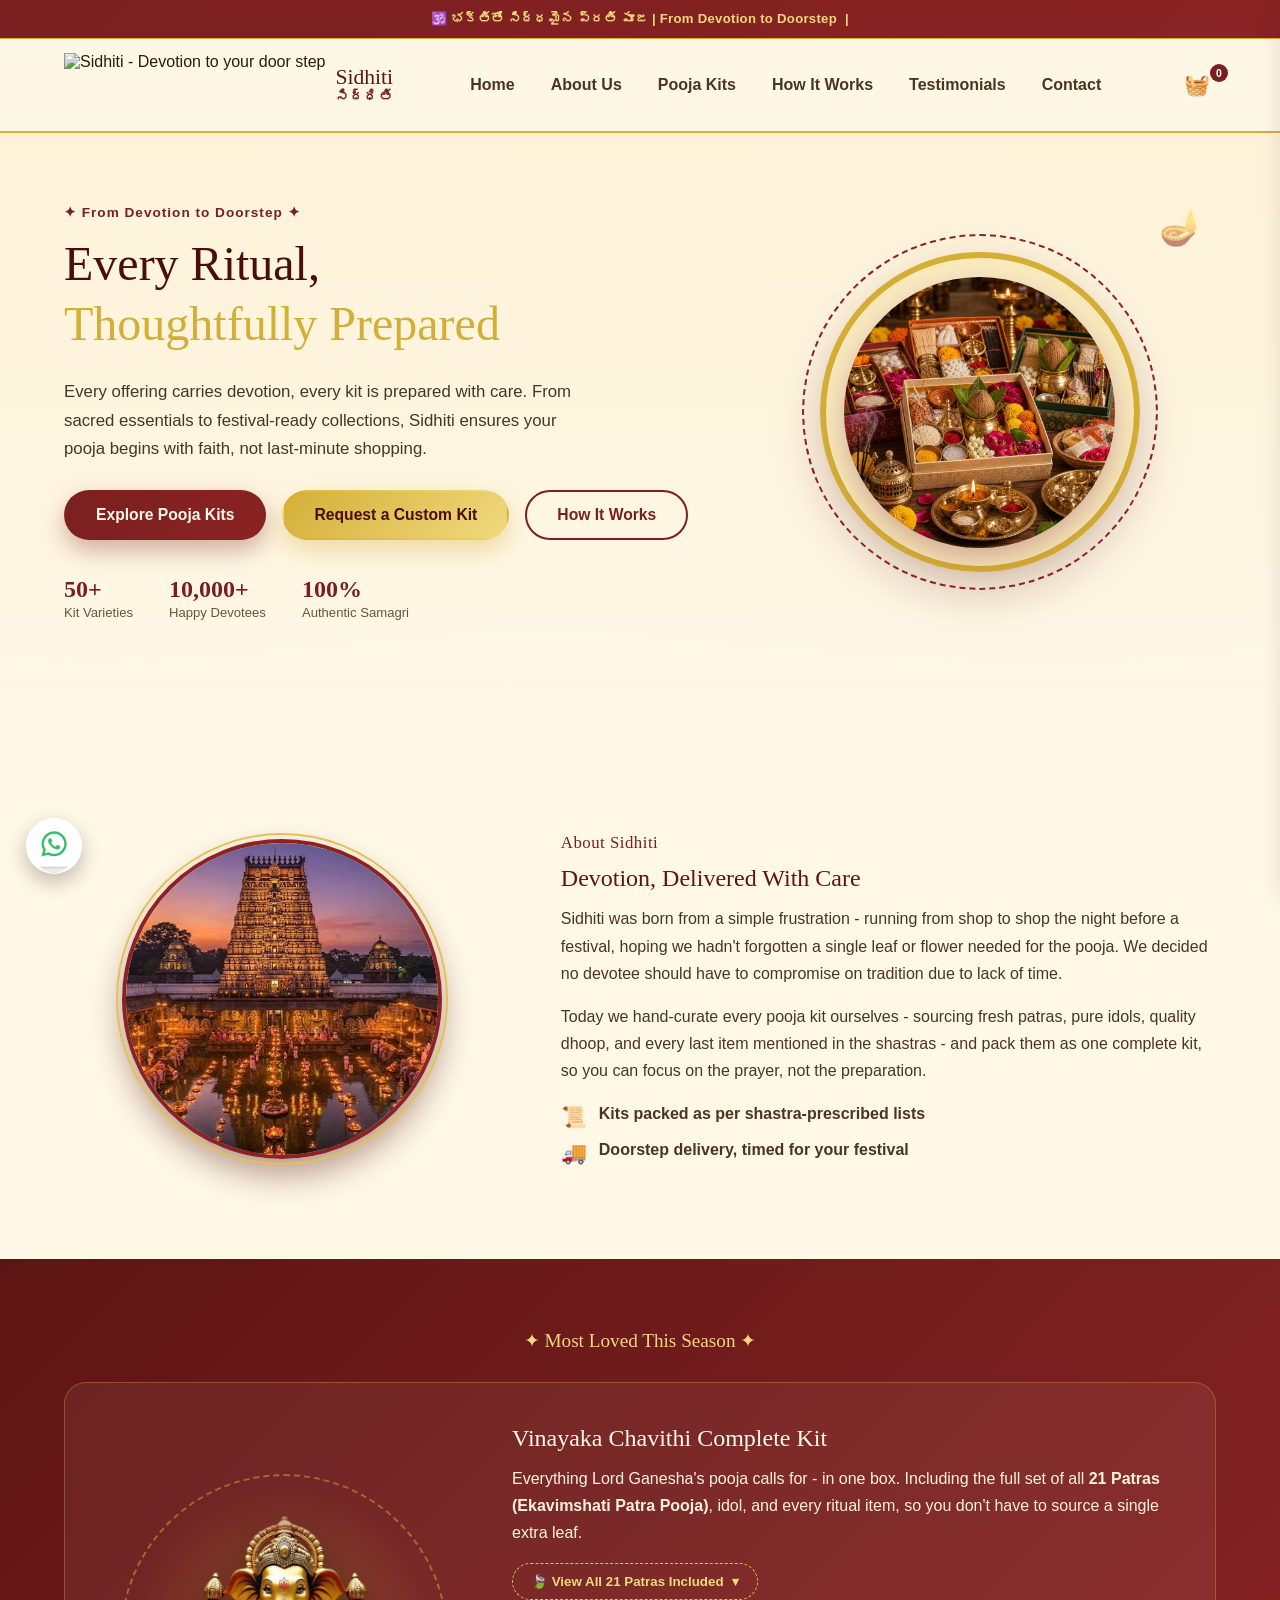
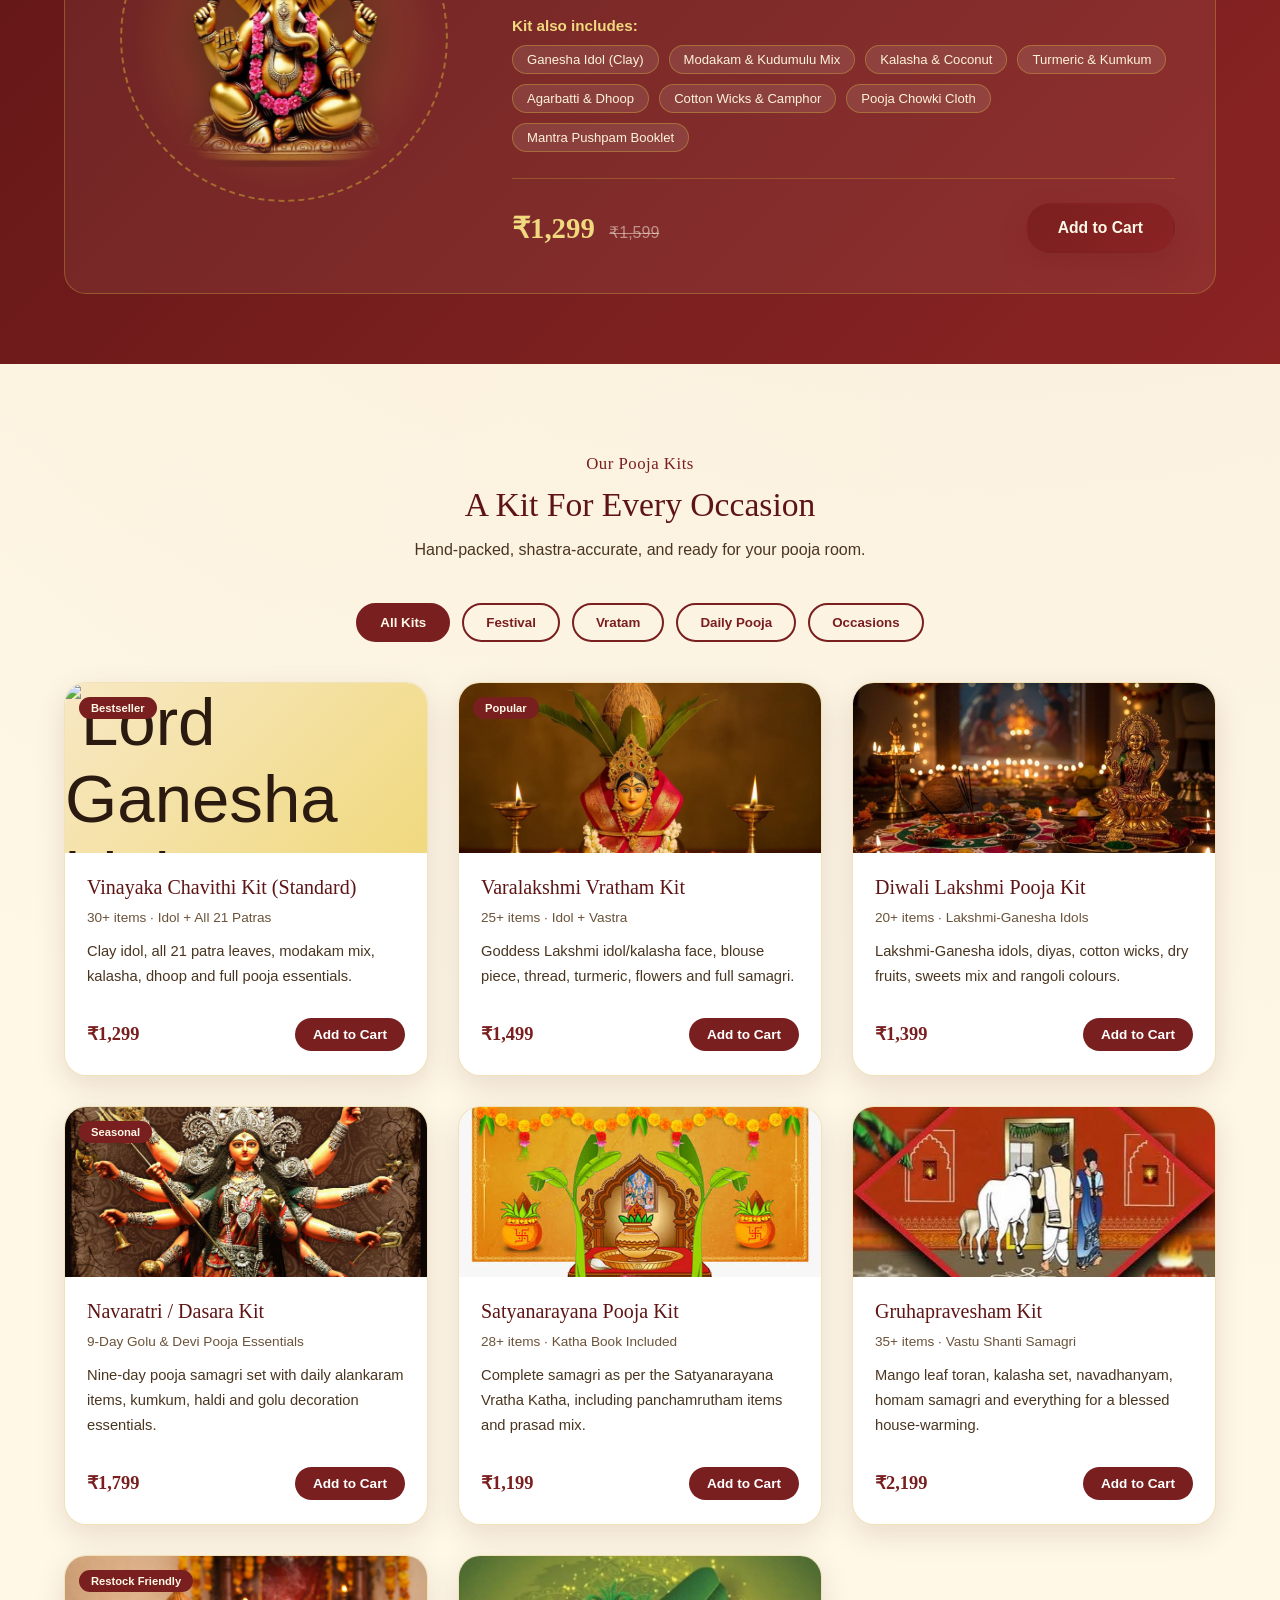
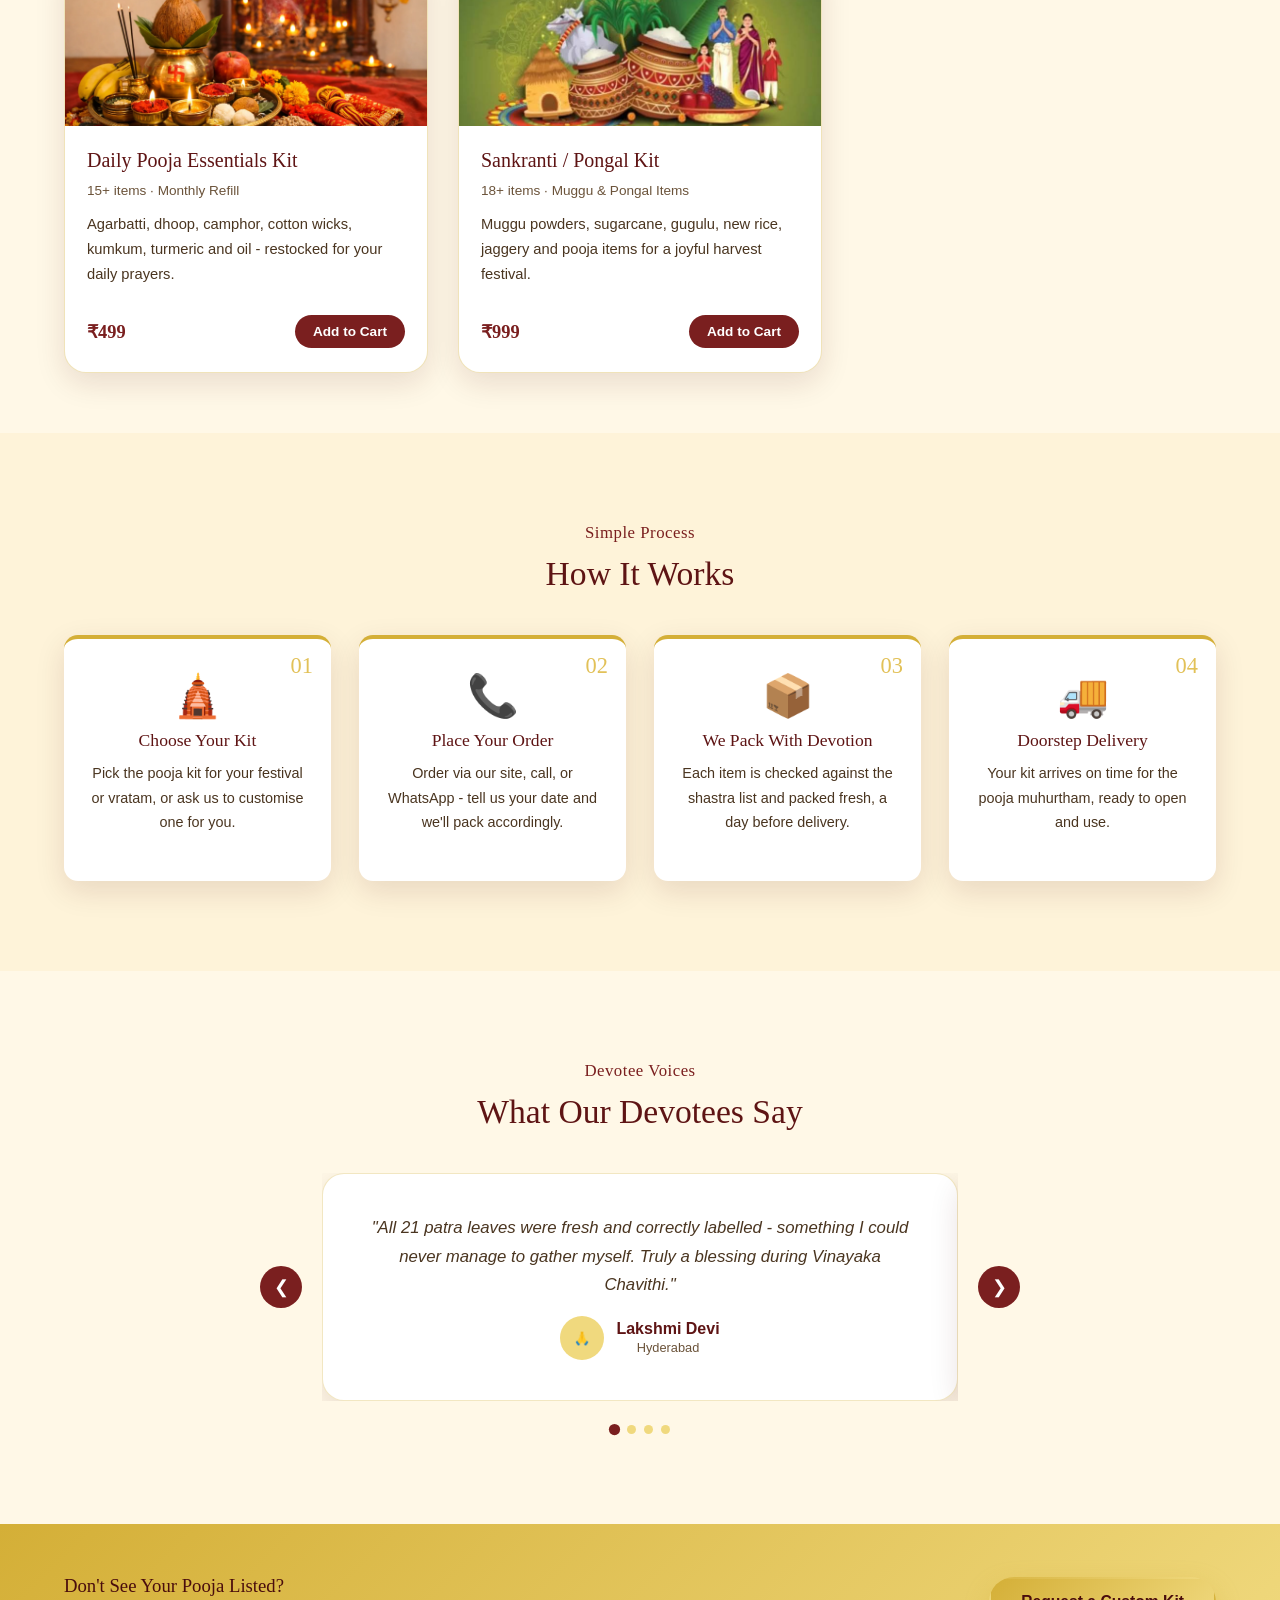
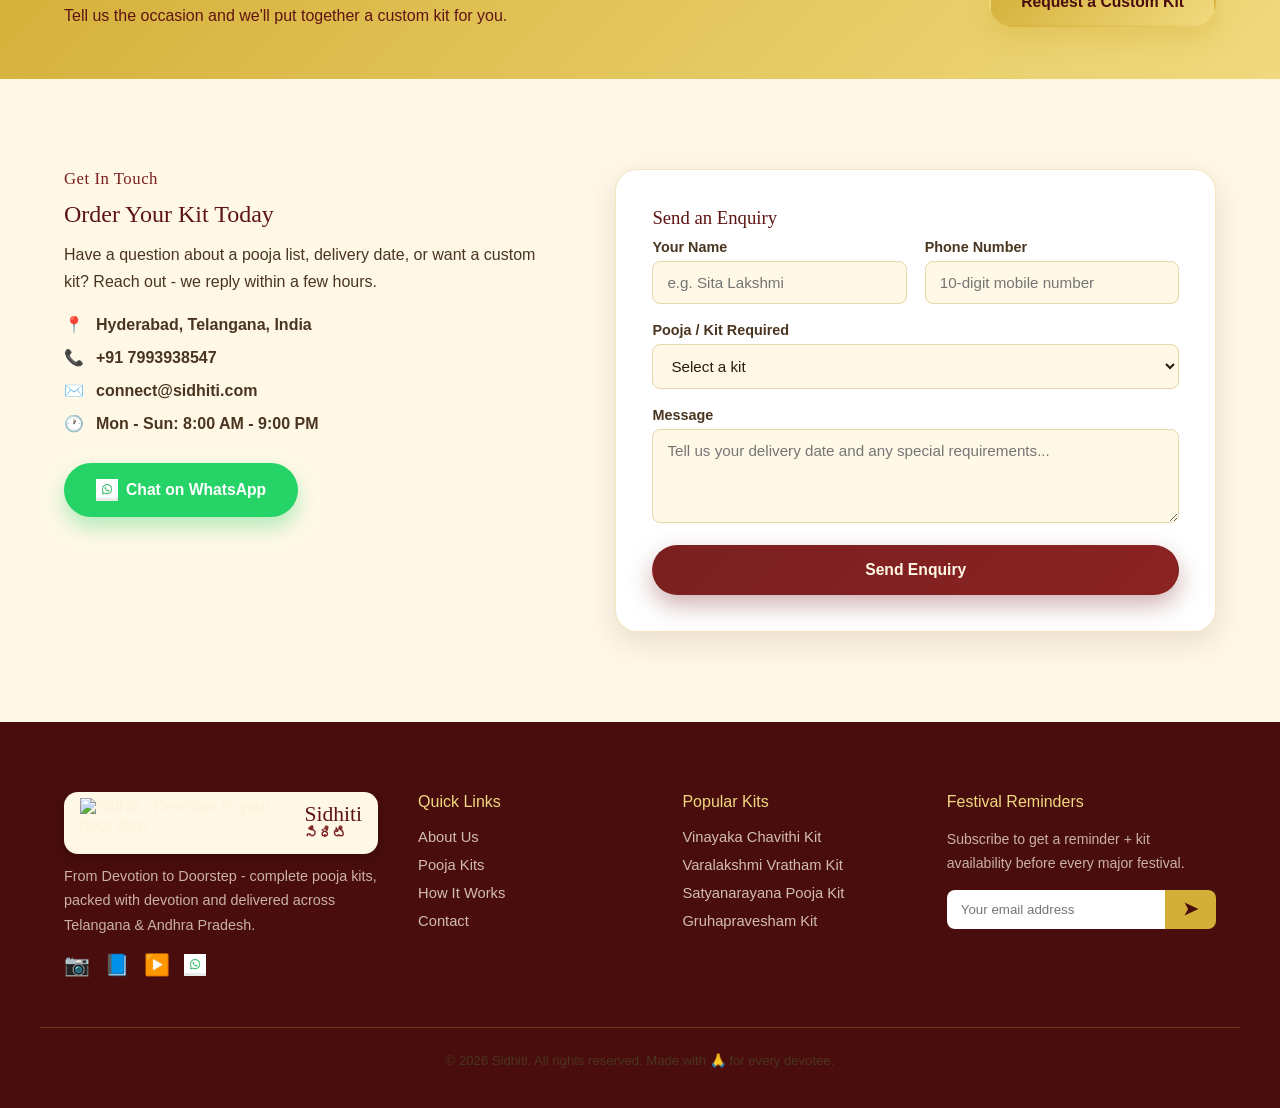
==== commit 076e41f2: "LOGO" ====
--- a/index.html
+++ b/index.html
@@ -21,7 +21,7 @@
 <header class="site-header" id="header">
   <div class="container header-inner">
     <a href="#home" class="logo">
-      <img src="images/logo.jpeg" alt="Sidhiti - Devotion to your door step" class="logo-img">
+      <img src="Sidhiti_logo.jpeg" alt="Sidhiti - Devotion to your door step" class="logo-img">
       <span class="logo-text">
         <span class="logo-main">Sidhiti</span>
         <span class="logo-sub telugu-text">సిద్ధితి</span>
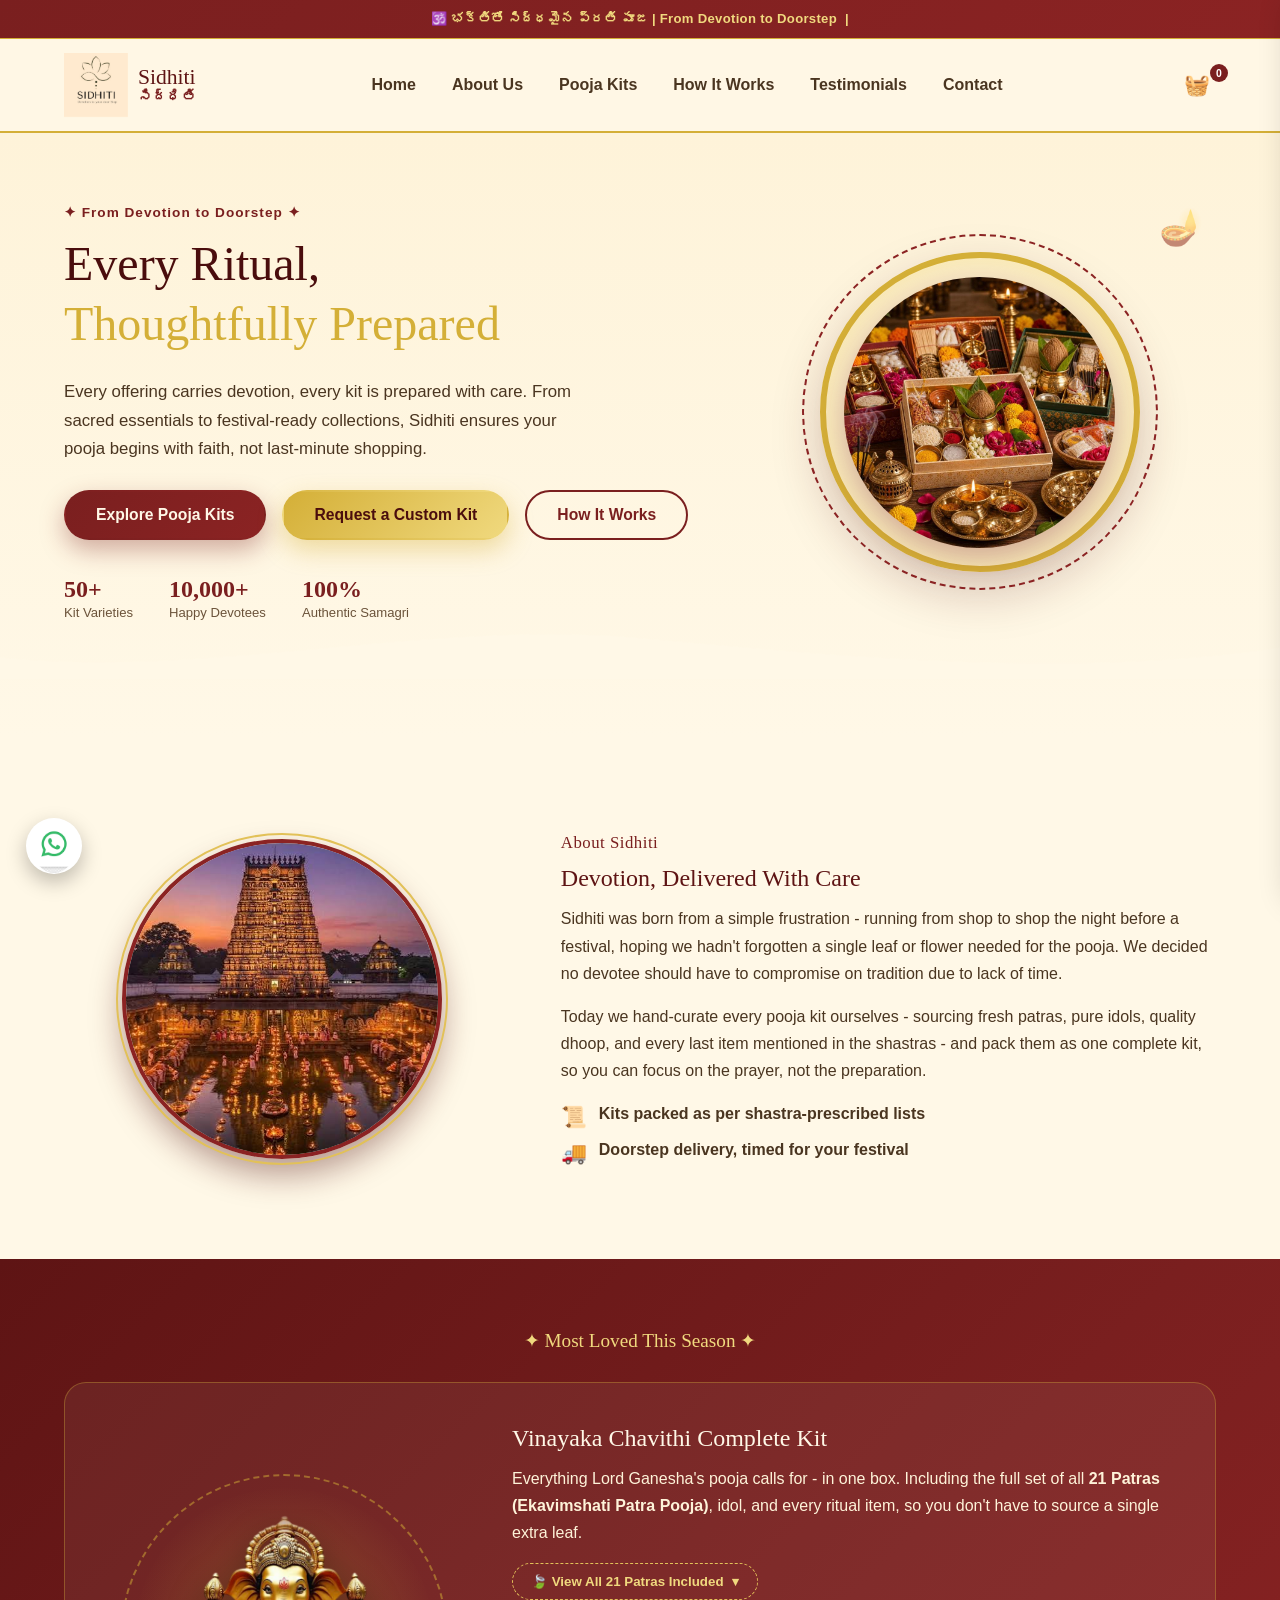
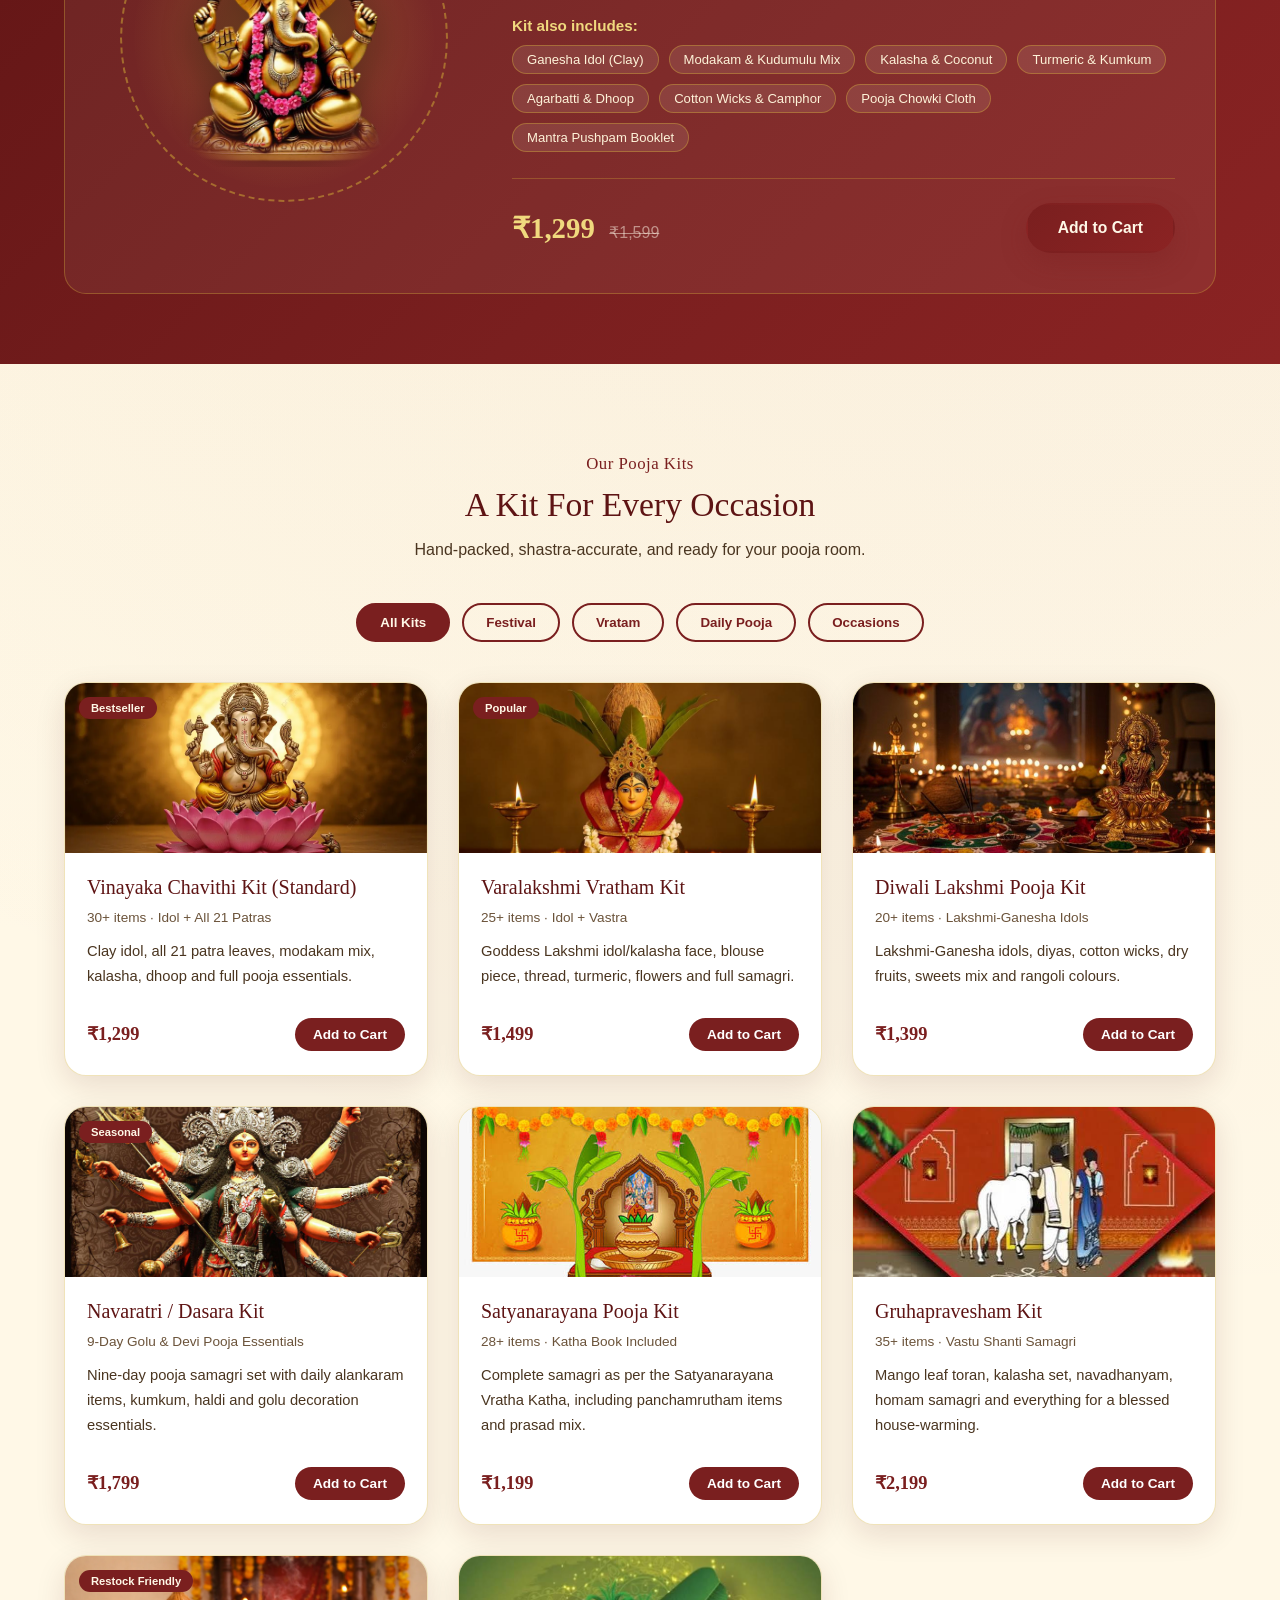
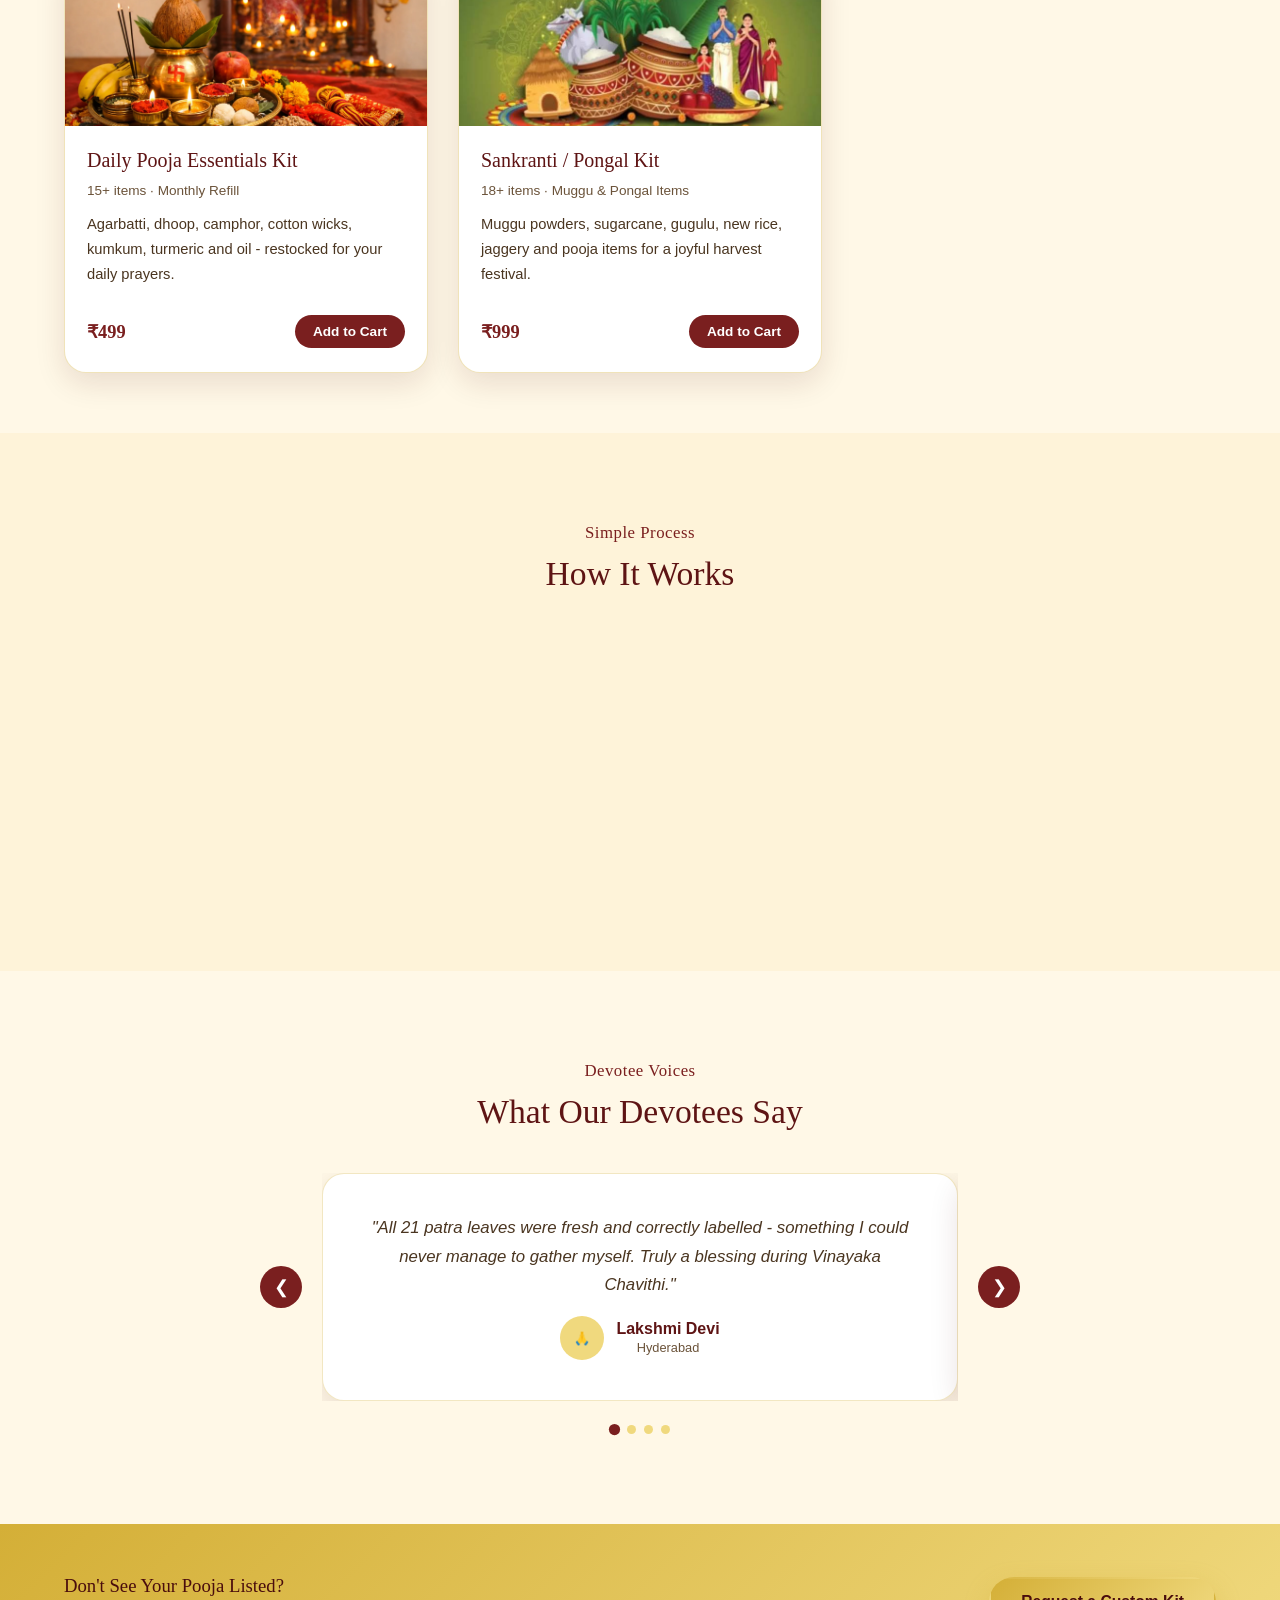
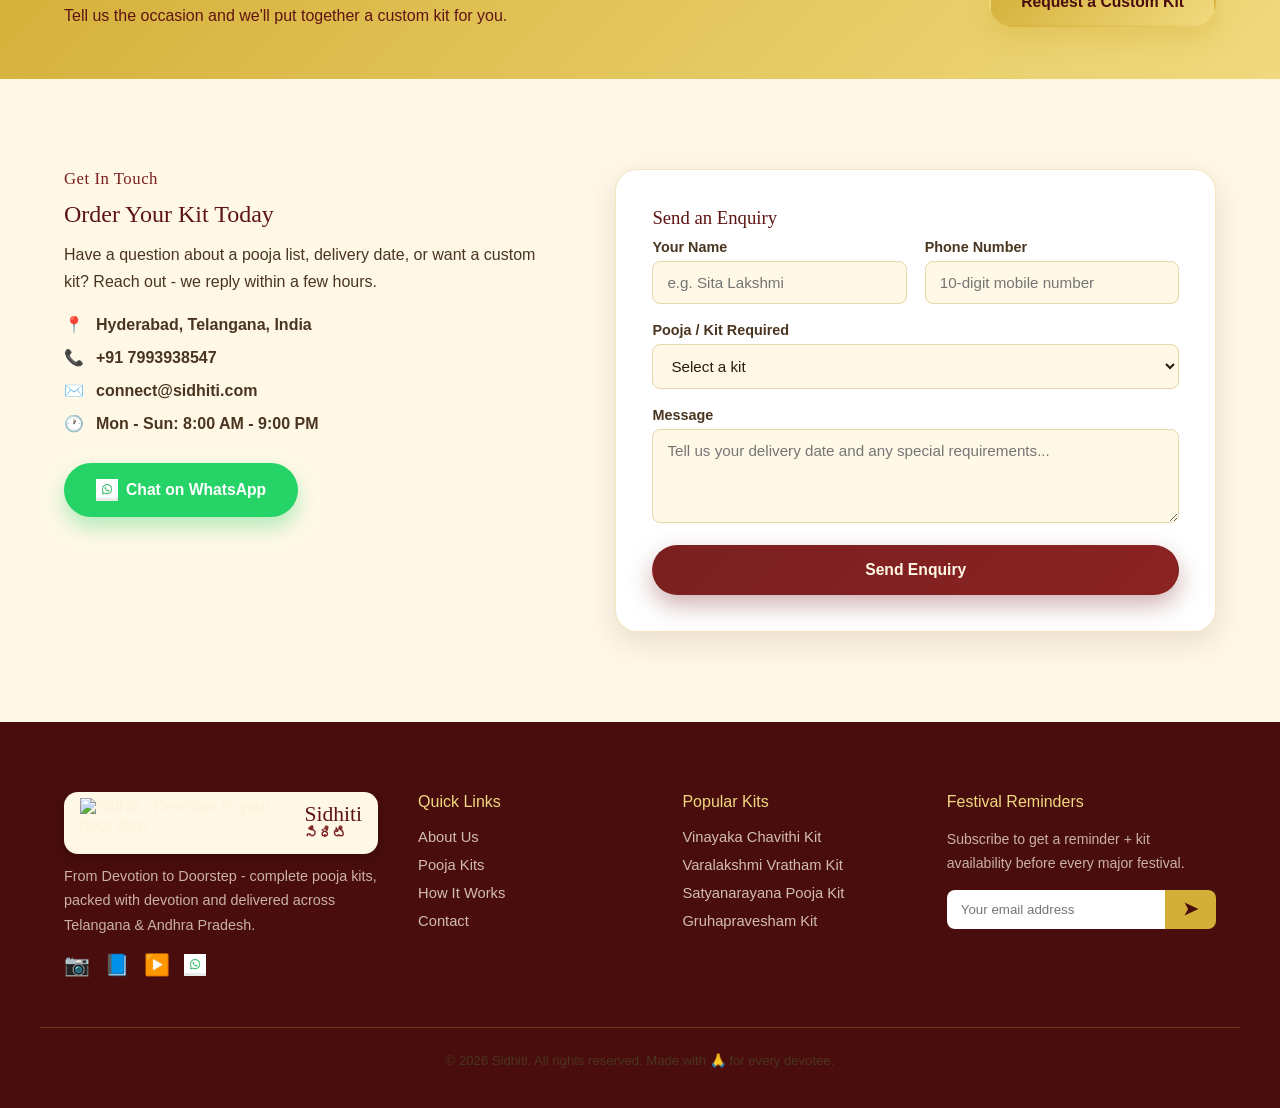
==== commit bcdee062: "Fix logo image filename case in index.htmlL" ====
--- a/index.html
+++ b/index.html
@@ -21,7 +21,7 @@
 <header class="site-header" id="header">
   <div class="container header-inner">
     <a href="#home" class="logo">
-      <img src="Sidhiti_logo.jpeg" alt="Sidhiti - Devotion to your door step" class="logo-img">
+      <img src="Sidhiti_Logo.jpeg" alt="Sidhiti - Devotion to your door step" class="logo-img">
       <span class="logo-text">
         <span class="logo-main">Sidhiti</span>
         <span class="logo-sub telugu-text">సిద్ధితి</span>
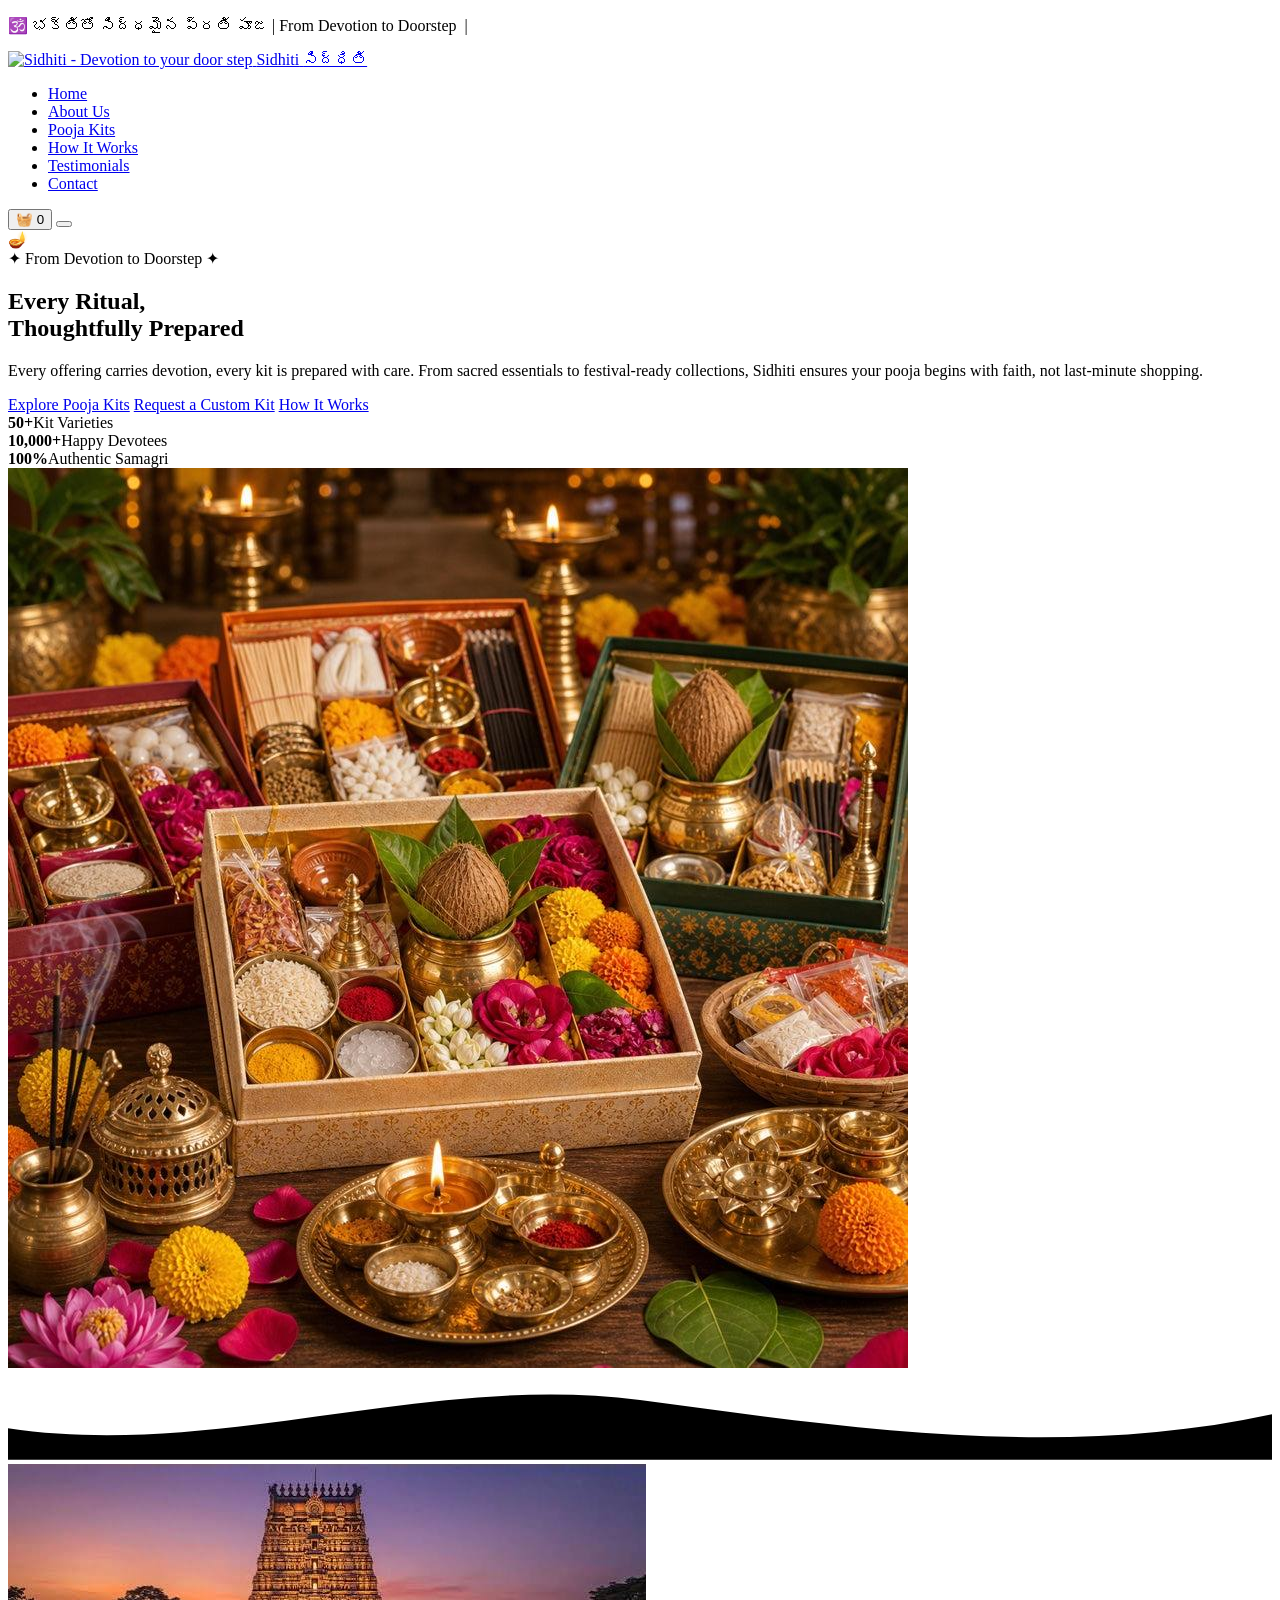
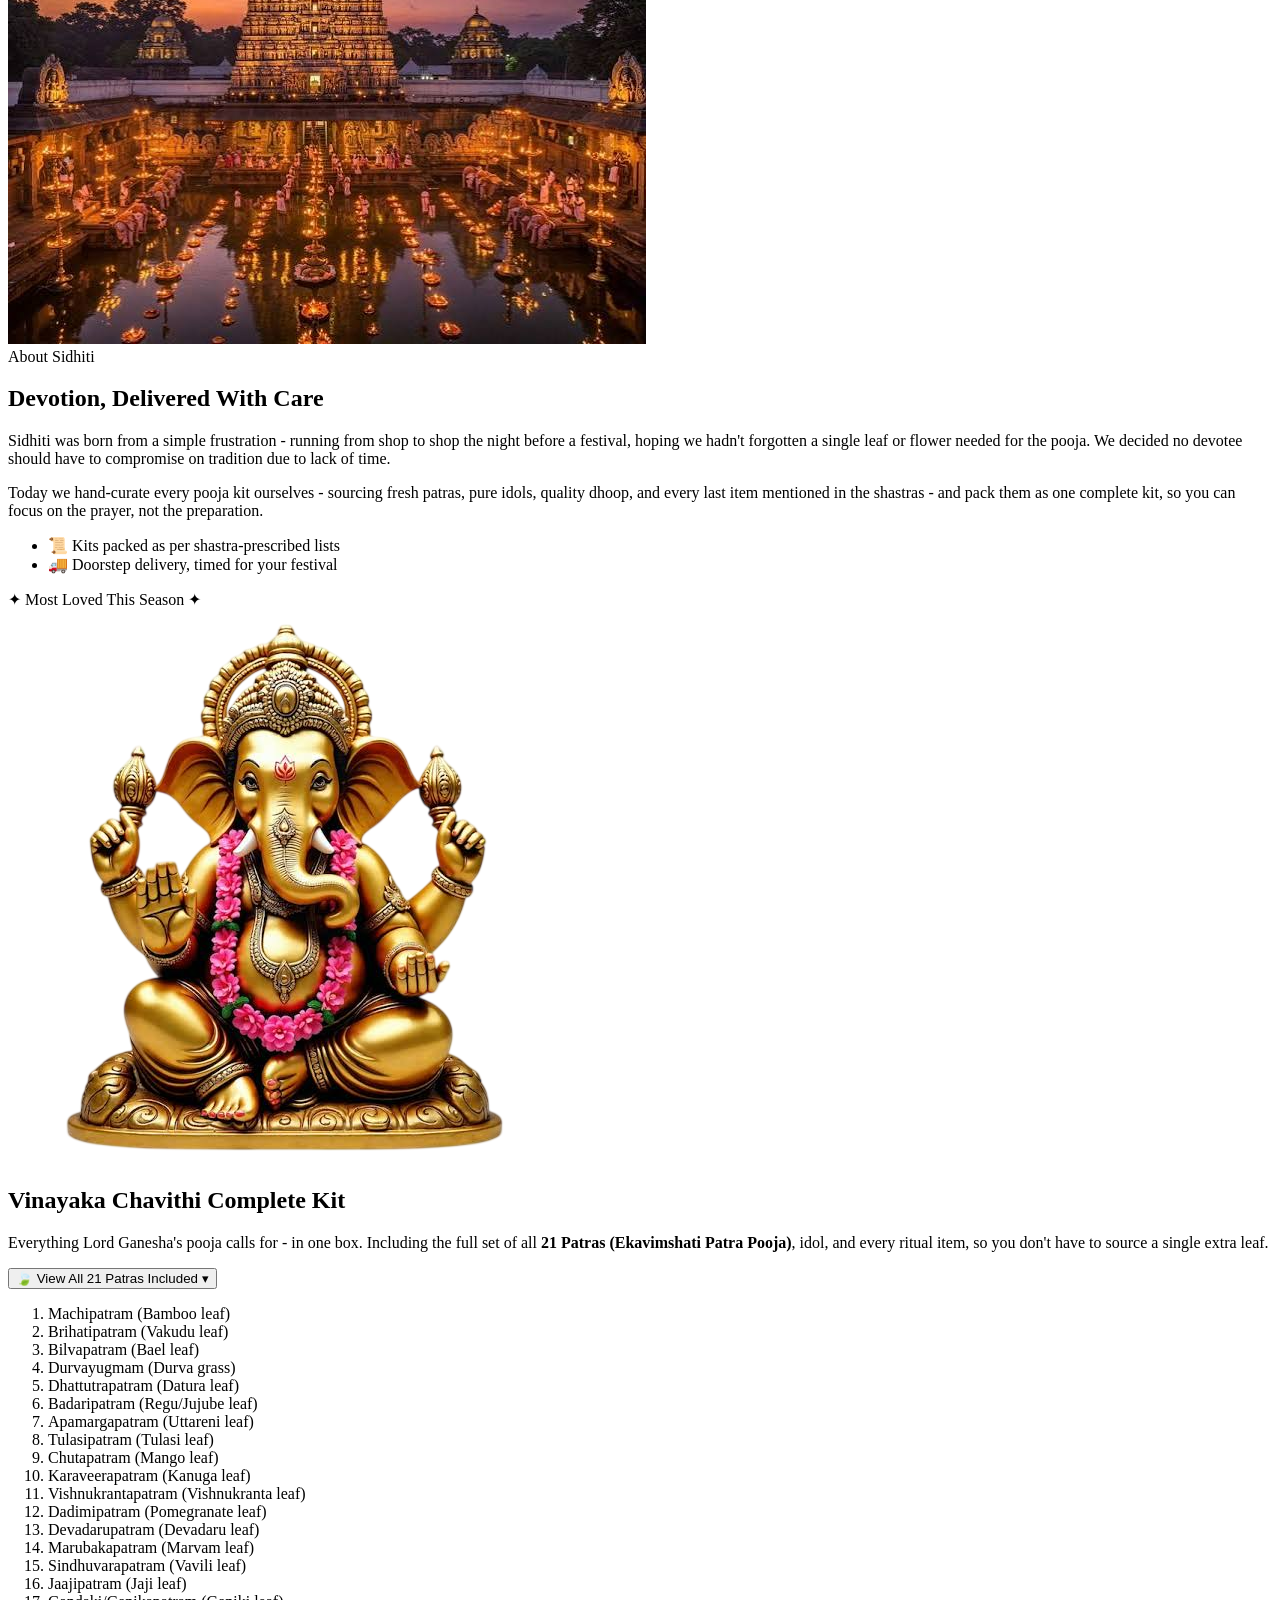
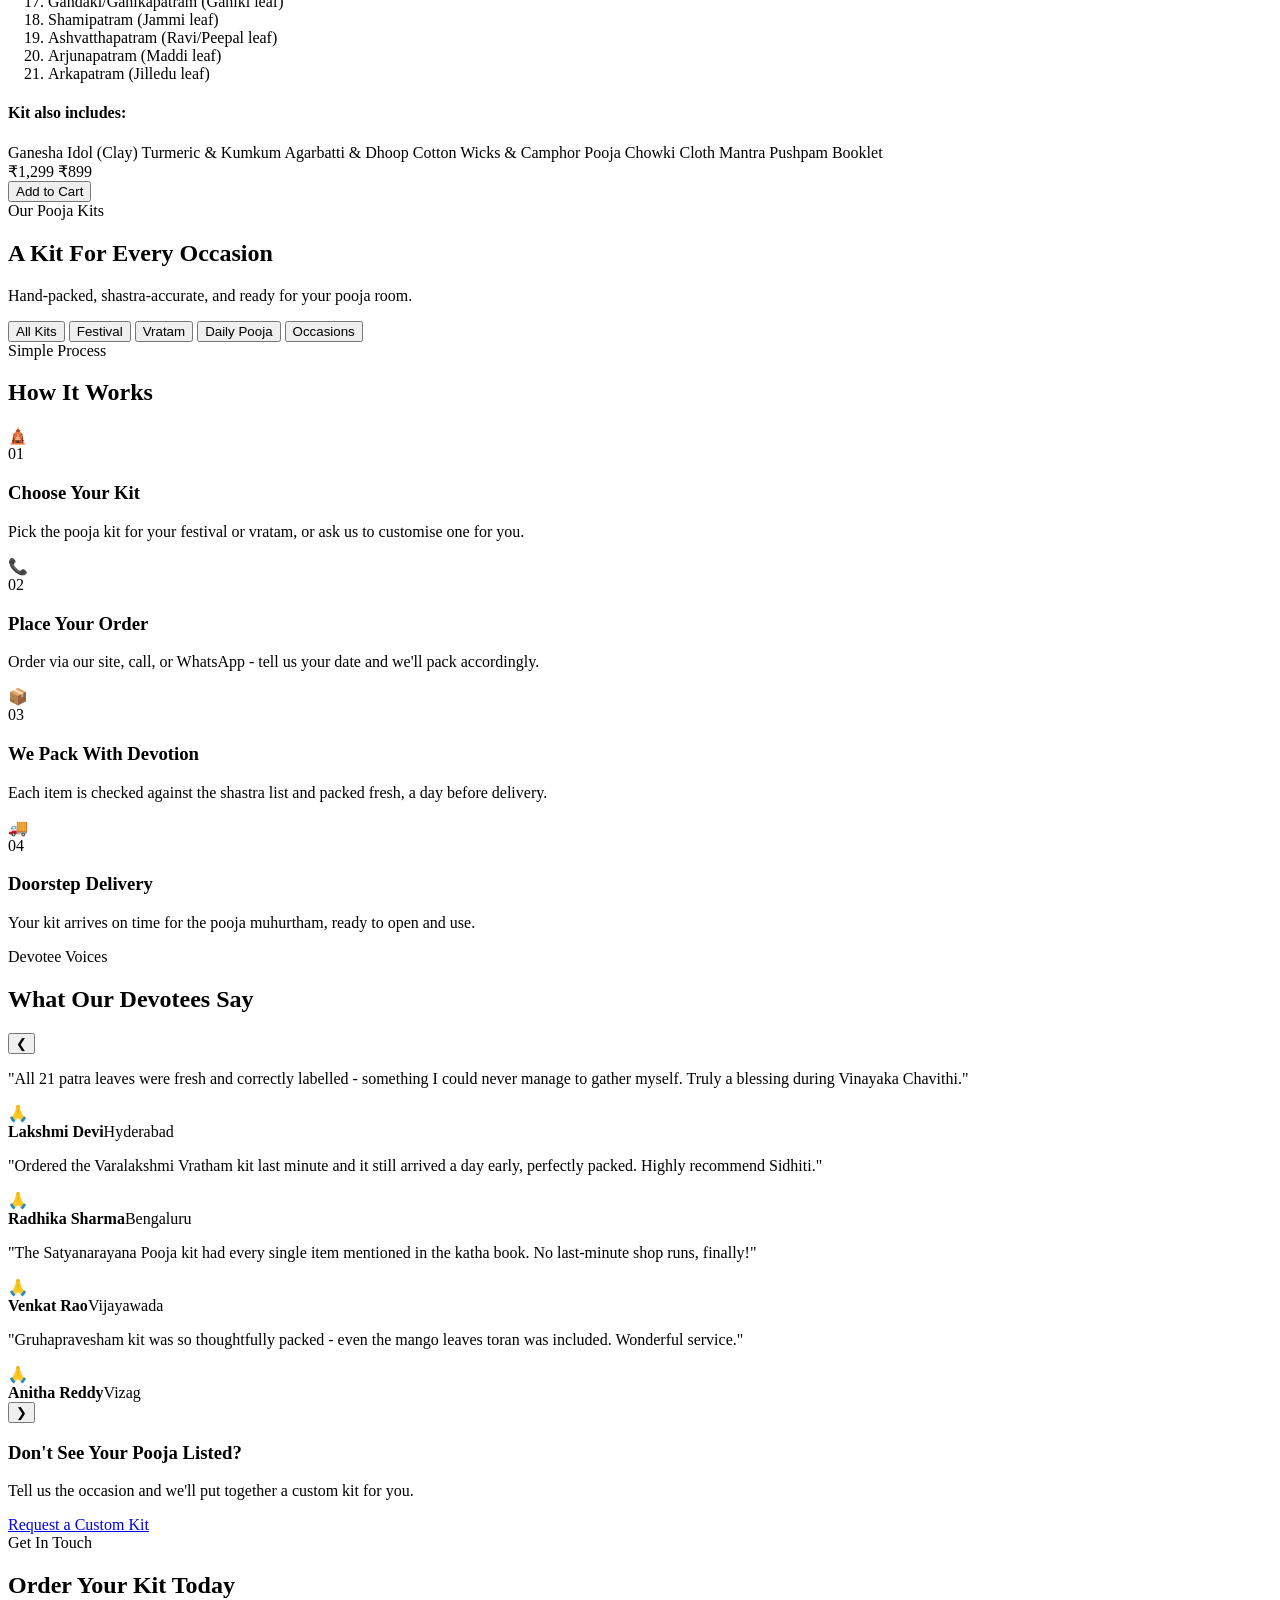
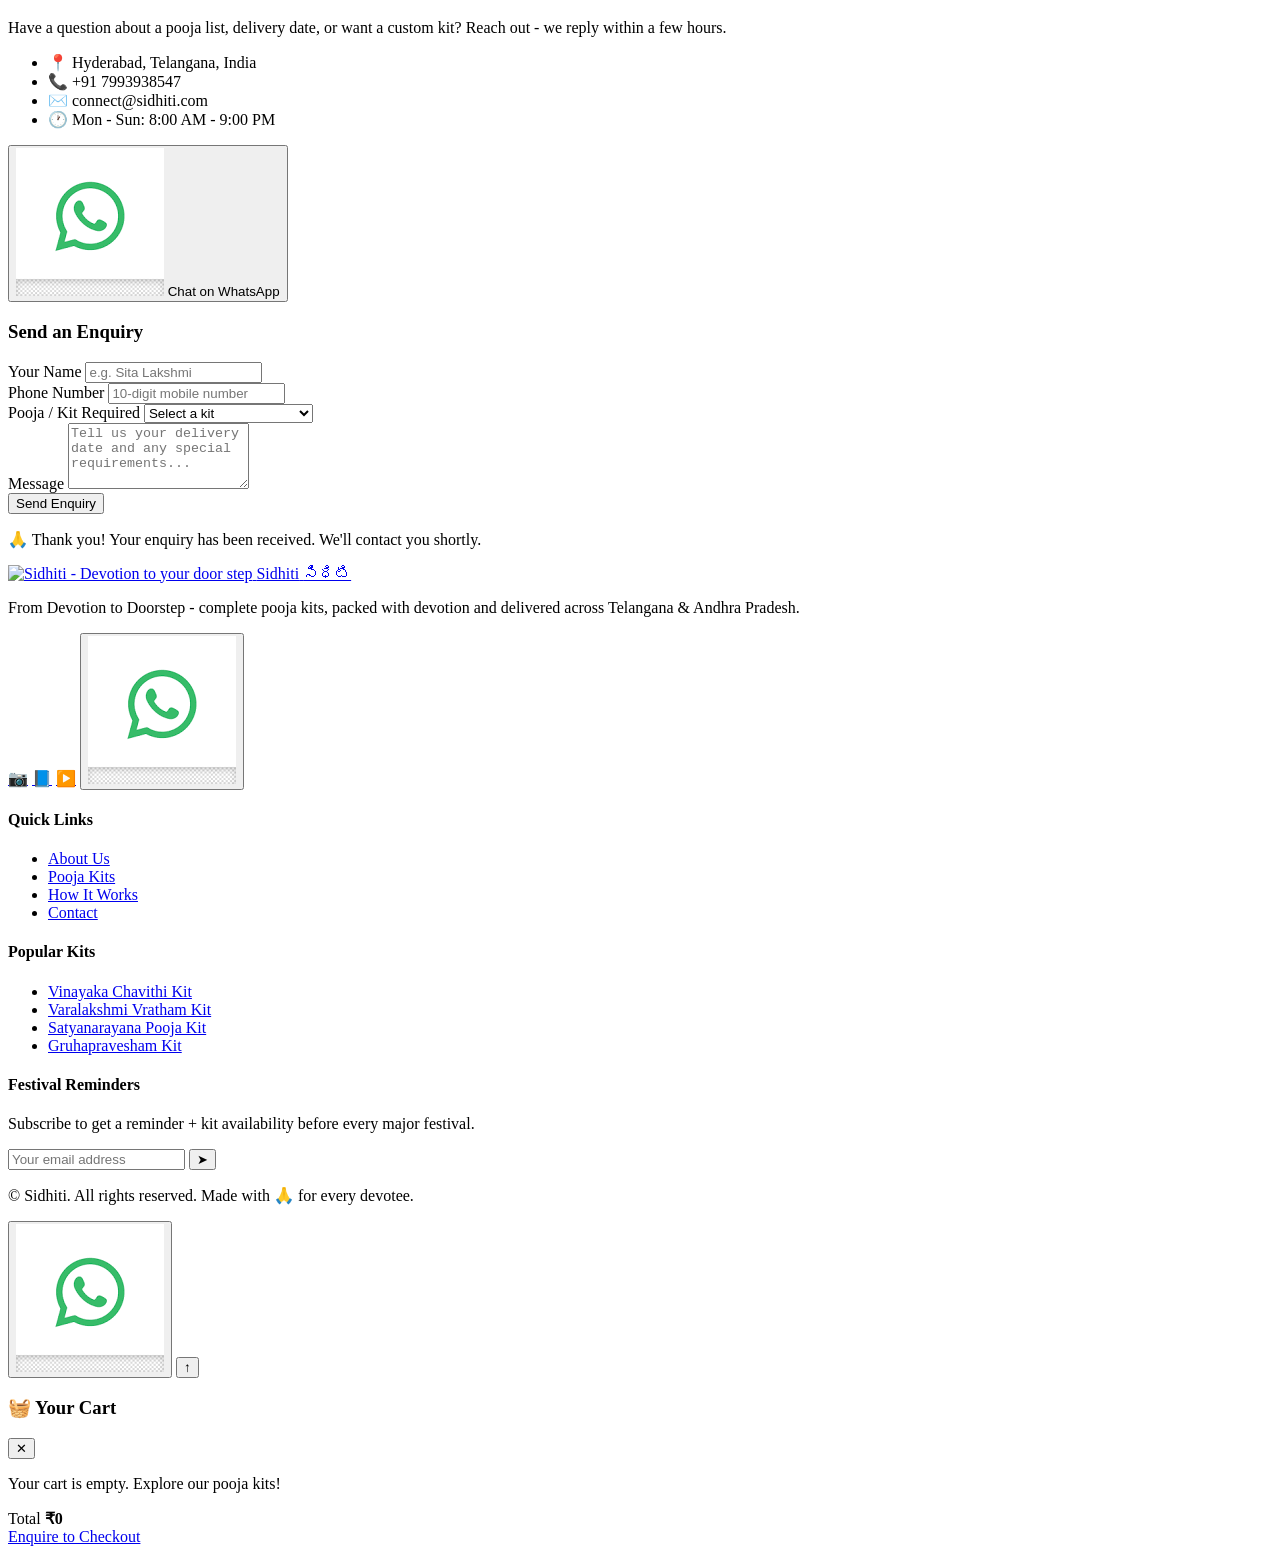
==== commit 982229da: "Update file paths and prices in index.html" ====
--- a/index.html
+++ b/index.html
@@ -8,7 +8,7 @@
 <link rel="preconnect" href="https://fonts.googleapis.com">
 <link rel="preconnect" href="https://fonts.gstatic.com" crossorigin>
 <link href="https://fonts.googleapis.com/css2?family=Yatra+One&family=Mukta:wght@400;500;600;700&family=Tiro+Telugu&display=swap" rel="stylesheet">
-<link rel="stylesheet" href="style.css">
+<link rel="stylesheet" href="css/style.css">
 </head>
 <body>
 
@@ -21,7 +21,7 @@
 <header class="site-header" id="header">
   <div class="container header-inner">
     <a href="#home" class="logo">
-      <img src="Sidhiti_Logo.jpeg" alt="Sidhiti - Devotion to your door step" class="logo-img">
+      <img src="images/logo.jpeg" alt="Sidhiti - Devotion to your door step" class="logo-img">
       <span class="logo-text">
         <span class="logo-main">Sidhiti</span>
         <span class="logo-sub telugu-text">సిద్ధితి</span>
@@ -146,8 +146,6 @@
           <h4>Kit also includes:</h4>
           <div class="chip-list">
             <span class="chip">Ganesha Idol (Clay)</span>
-            <span class="chip">Modakam &amp; Kudumulu Mix</span>
-            <span class="chip">Kalasha &amp; Coconut</span>
             <span class="chip">Turmeric &amp; Kumkum</span>
             <span class="chip">Agarbatti &amp; Dhoop</span>
             <span class="chip">Cotton Wicks &amp; Camphor</span>
@@ -158,10 +156,10 @@
 
         <div class="featured-price-row">
           <div class="price-block">
-            <span class="price-current">₹1,299</span>
-            <span class="price-old">₹1,599</span>
-          </div>
-          <button class="btn btn-primary add-cart-btn" data-name="Vinayaka Chavithi Complete Kit" data-price="1299">Add to Cart</button>
+            <span class="price-old">₹1,299</span>
+            <span class="price-current">₹899</span>
+          </div>
+          <button class="btn btn-primary add-cart-btn" data-name="Vinayaka Chavithi Complete Kit" data-price="899">Add to Cart</button>
         </div>
       </div>
     </div>
@@ -408,6 +406,7 @@
 </div>
 <div class="overlay" id="overlay"></div>
 
-<script src="script.js"></script>
+<script src="js/kits-data.js"></script>
+<script src="js/script.js"></script>
 </body>
 </html>
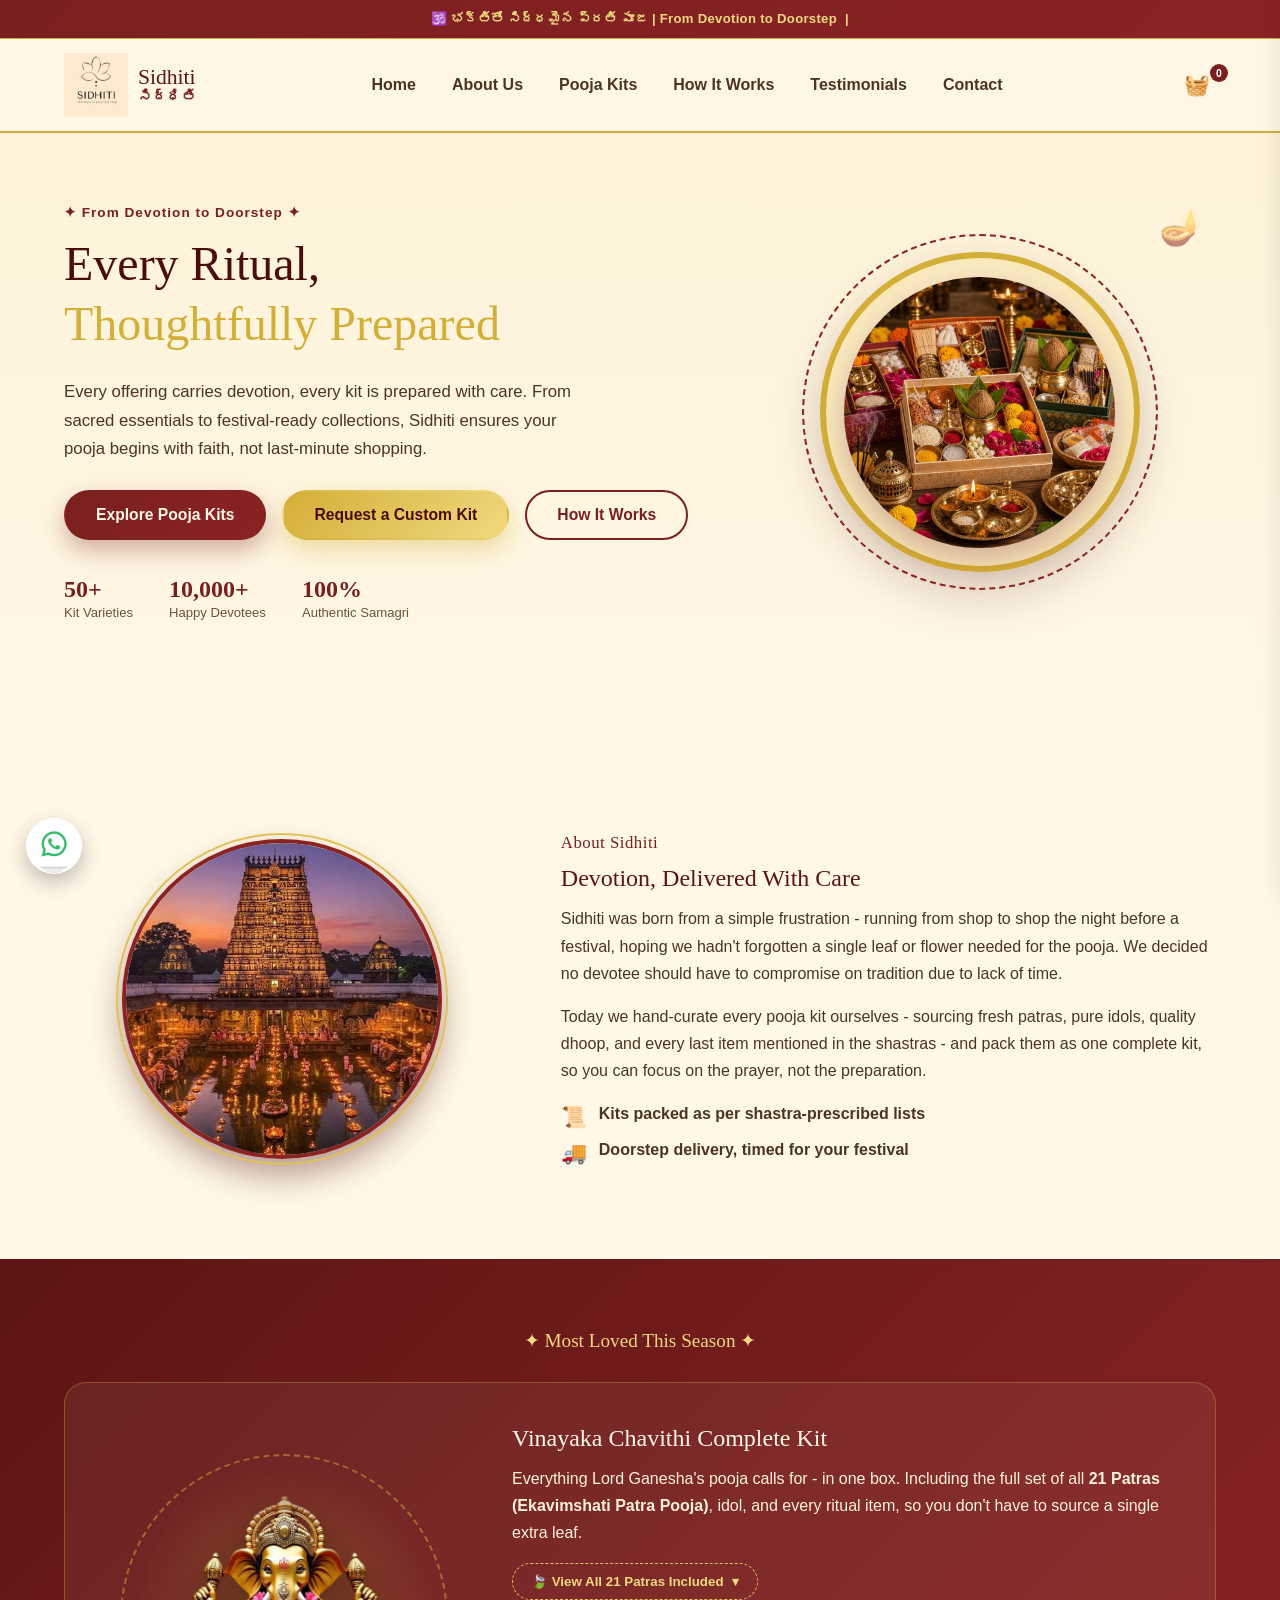
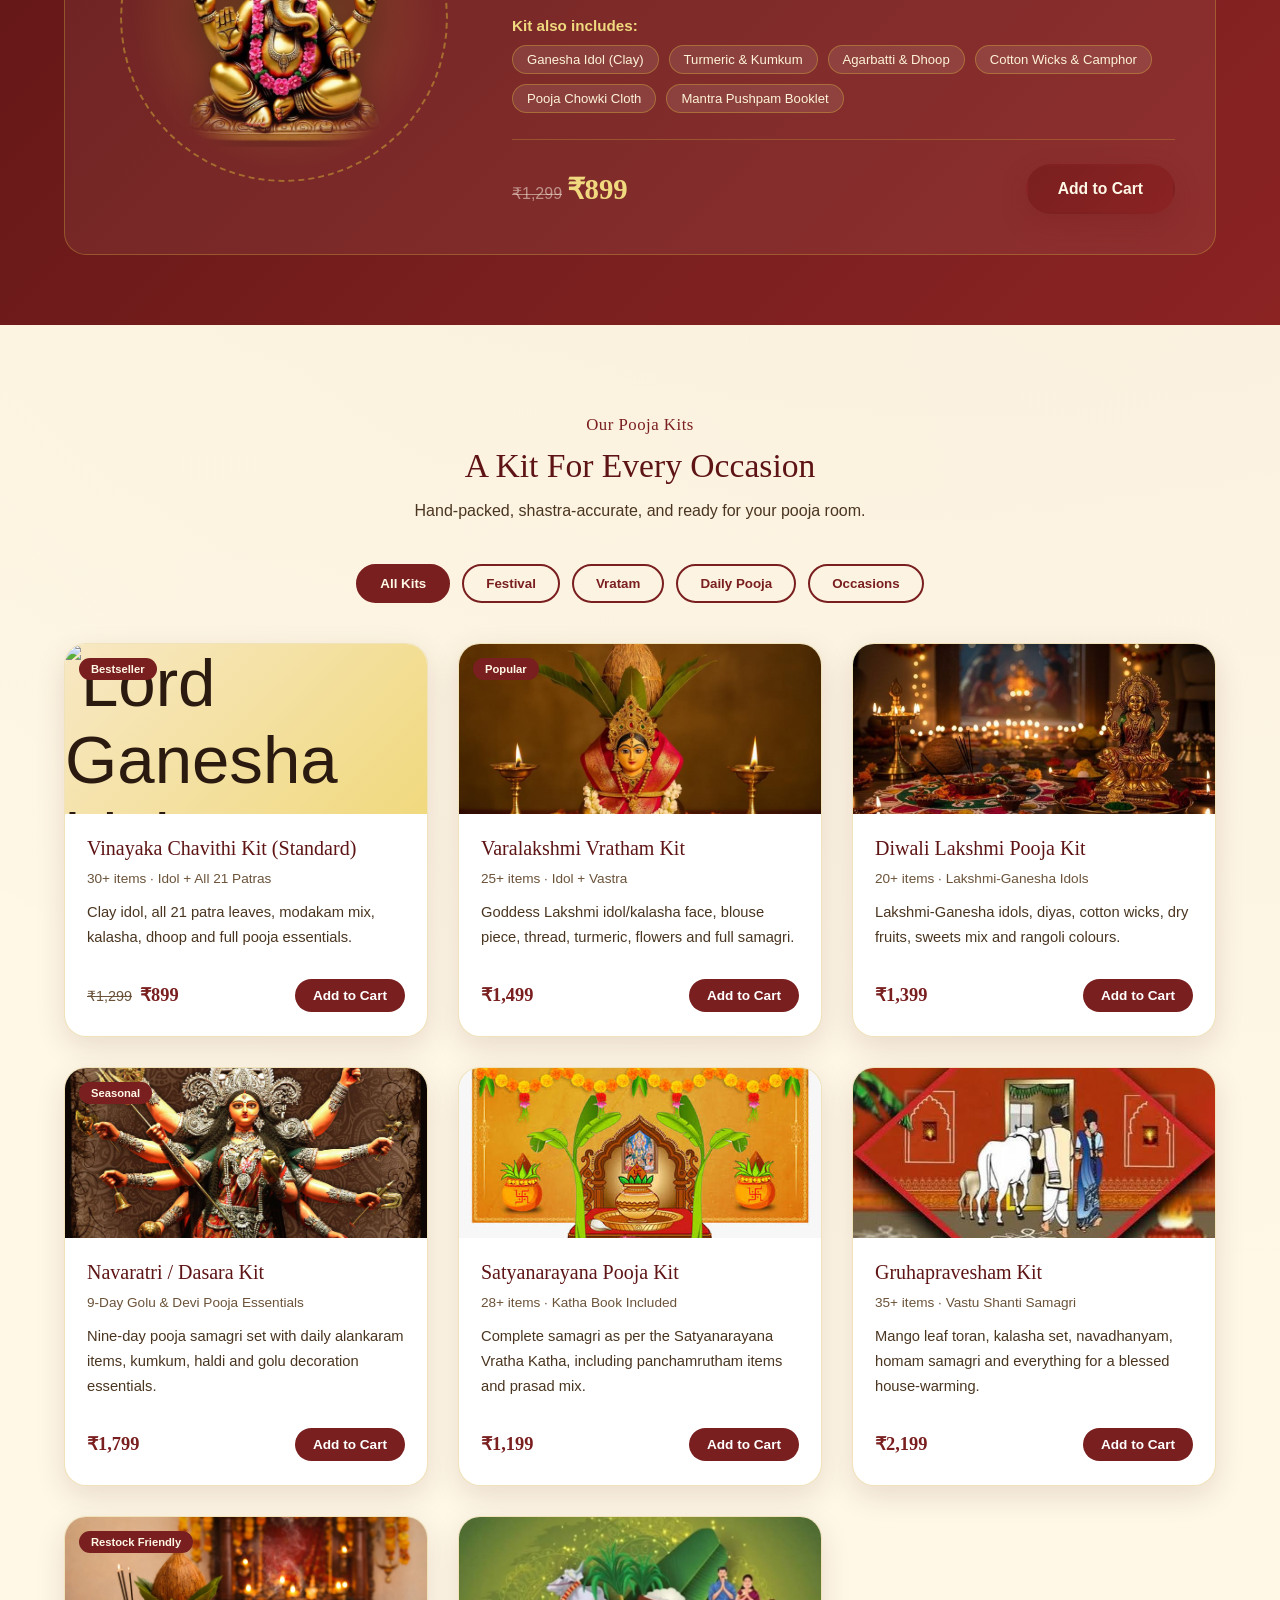
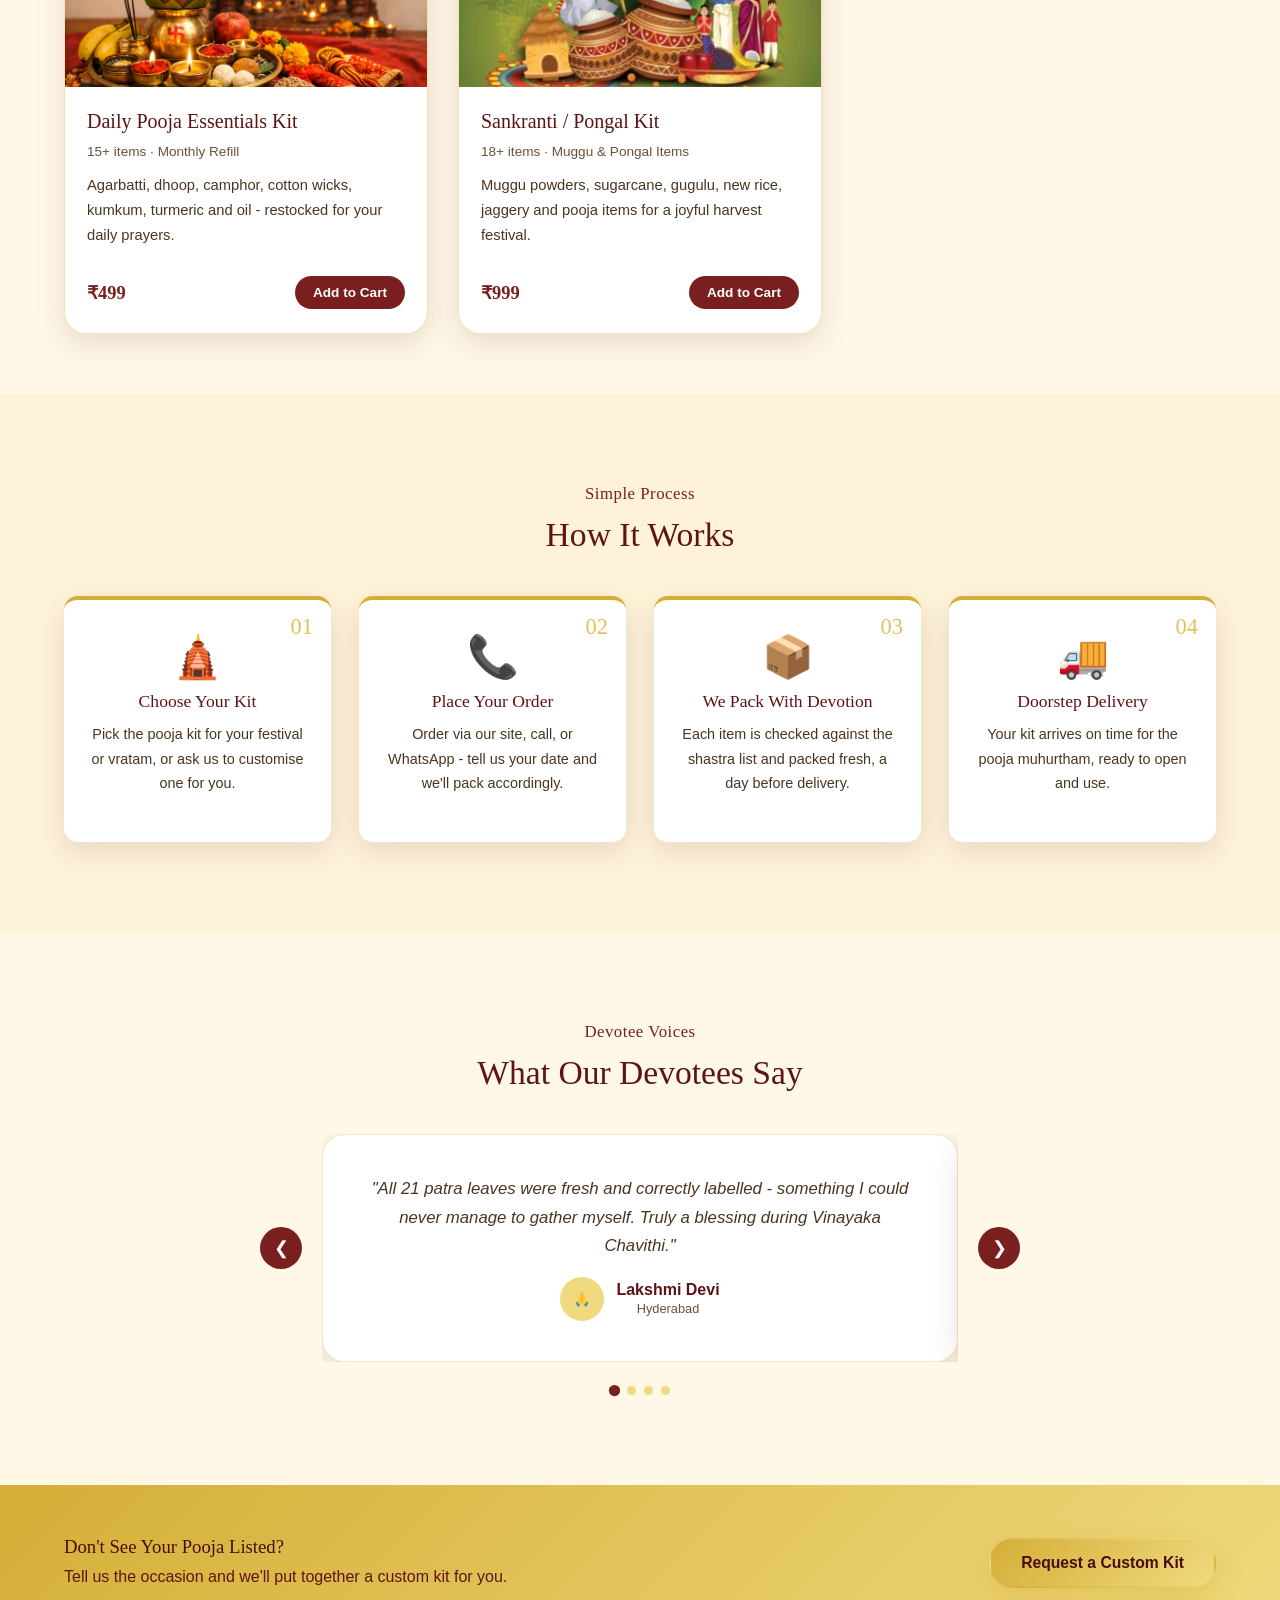
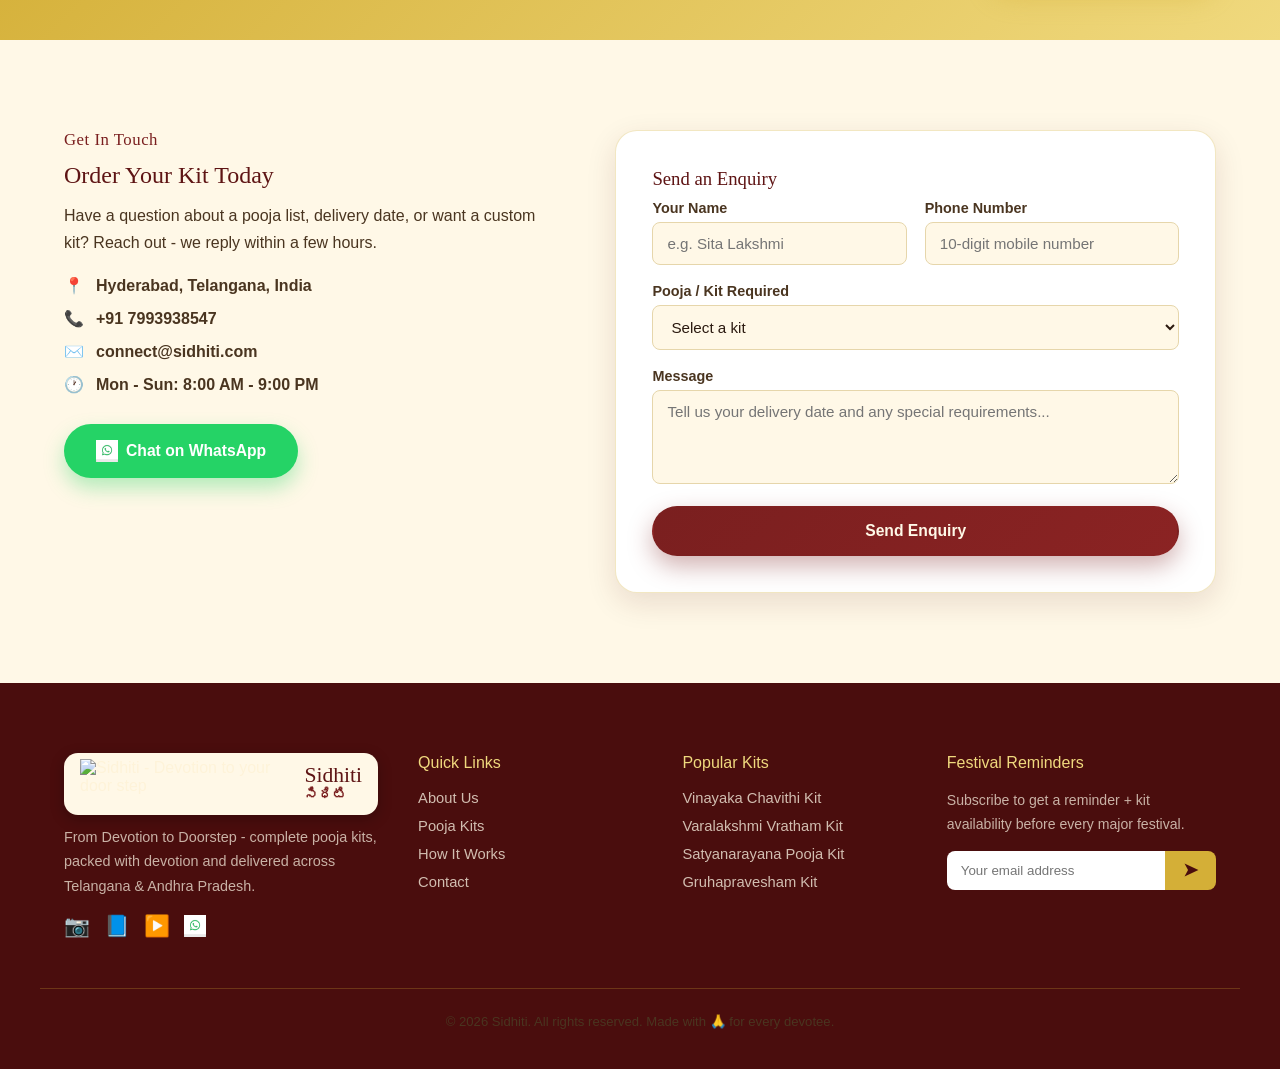
==== commit 76c7d5e0: "Update file paths and logo image in index.html" ====
--- a/index.html
+++ b/index.html
@@ -8,7 +8,7 @@
 <link rel="preconnect" href="https://fonts.googleapis.com">
 <link rel="preconnect" href="https://fonts.gstatic.com" crossorigin>
 <link href="https://fonts.googleapis.com/css2?family=Yatra+One&family=Mukta:wght@400;500;600;700&family=Tiro+Telugu&display=swap" rel="stylesheet">
-<link rel="stylesheet" href="css/style.css">
+<link rel="stylesheet" href="style.css">
 </head>
 <body>
 
@@ -21,7 +21,7 @@
 <header class="site-header" id="header">
   <div class="container header-inner">
     <a href="#home" class="logo">
-      <img src="images/logo.jpeg" alt="Sidhiti - Devotion to your door step" class="logo-img">
+      <img src="Sidhiti_Logo.jpeg" alt="Sidhiti - Devotion to your door step" class="logo-img">
       <span class="logo-text">
         <span class="logo-main">Sidhiti</span>
         <span class="logo-sub telugu-text">సిద్ధితి</span>
@@ -406,7 +406,7 @@
 </div>
 <div class="overlay" id="overlay"></div>
 
-<script src="js/kits-data.js"></script>
-<script src="js/script.js"></script>
+<script src="kits-data.js"></script>
+<script src="script.js"></script>
 </body>
 </html>
--- a/style.css
+++ b/style.css
@@ -0,0 +1,941 @@
+/* =========================================================
+   Sidhiti — Traditional Pooja Kit Store
+   ========================================================= */
+
+:root{
+  --maroon-900:#4a0d0d;
+  --maroon-800:#5e1414;
+  --maroon-700:#7a1f1f;
+  --maroon-600:#8b2323;
+  --maroon-glow:#a52a2a;
+  --gold-500:#d4af37;
+  --gold-400:#e2c158;
+  --gold-300:#f0d97e;
+  --cream-100:#fff8e7;
+  --cream-200:#fef3d9;
+  --cream-300:#f8e8c4;
+  --ink-900:#2b1a10;
+  --ink-700:#4a3520;
+  --ink-500:#6b533a;
+  --shadow-soft: 0 10px 30px rgba(74,13,13,0.12);
+  --shadow-strong: 0 20px 50px rgba(74,13,13,0.22);
+  --radius-lg: 22px;
+  --radius-md: 14px;
+  --radius-sm: 8px;
+  --font-display: 'Yatra One', 'Tiro Telugu', cursive;
+  --font-body: 'Mukta', sans-serif;
+}
+
+*,*::before,*::after{ box-sizing:border-box; }
+html{ scroll-behavior:smooth; scroll-padding-top:90px; }
+body{
+  margin:0;
+  font-family:var(--font-body);
+  color:var(--ink-900);
+  background:var(--cream-100);
+  background-image:
+    radial-gradient(circle at 10% 5%, rgba(212,175,55,0.08), transparent 40%),
+    radial-gradient(circle at 90% 15%, rgba(122,31,31,0.06), transparent 40%);
+  overflow-x:hidden;
+}
+img{ max-width:100%; display:block; }
+a{ text-decoration:none; color:inherit; }
+ul{ list-style:none; margin:0; padding:0; }
+button{ font-family:inherit; cursor:pointer; border:none; background:none; }
+.container{
+  width:100%;
+  max-width:1200px;
+  margin:0 auto;
+  padding:0 24px;
+}
+h1,h2,h3,h4{
+  font-family:var(--font-display);
+  color:var(--maroon-800);
+  line-height:1.25;
+  margin:0 0 .5em;
+  font-weight:400;
+}
+p{ margin:0 0 1em; color:var(--ink-700); line-height:1.7; }
+
+/* ===== Decorative divider used repeatedly ===== */
+.section-tag{
+  display:inline-block;
+  font-family:var(--font-display);
+  color:var(--maroon-700);
+  font-size:1.05rem;
+  letter-spacing:.5px;
+  position:relative;
+  margin-bottom:10px;
+}
+.section-tag.center{ display:block; text-align:center; }
+.section-title{ font-size:2.1rem; margin-bottom:.3em; }
+.section-title.center{ text-align:center; }
+.section-sub.center{ text-align:center; max-width:560px; margin:0 auto 40px; }
+
+/* ===== Buttons ===== */
+.btn{
+  display:inline-flex;
+  align-items:center;
+  justify-content:center;
+  gap:8px;
+  padding:14px 30px;
+  border-radius:50px;
+  font-weight:600;
+  font-size:.98rem;
+  transition:transform .25s ease, box-shadow .25s ease, background .25s ease;
+  cursor:pointer;
+  border:2px solid transparent;
+  white-space:nowrap;
+}
+.btn-primary{
+  background:linear-gradient(135deg, var(--maroon-700), var(--maroon-600));
+  color:var(--cream-100);
+  box-shadow:0 10px 24px rgba(122,31,31,0.35);
+}
+.btn-primary:hover{ transform:translateY(-3px); box-shadow:0 16px 30px rgba(122,31,31,0.4); }
+.btn-outline{
+  border-color:var(--maroon-700);
+  color:var(--maroon-700);
+  background:transparent;
+}
+.btn-outline:hover{ background:var(--maroon-700); color:var(--cream-100); transform:translateY(-3px); }
+.btn-gold{
+  background:linear-gradient(135deg, var(--gold-500), var(--gold-300));
+  color:var(--maroon-900);
+  box-shadow:0 10px 24px rgba(212,175,55,0.4);
+}
+.btn-gold:hover{ transform:translateY(-3px); }
+.btn-whatsapp{
+  background:#25D366;
+  color:#fff;
+  margin-top:10px;
+  box-shadow:0 10px 20px rgba(37,211,102,0.35);
+}
+.btn-whatsapp:hover{ transform:translateY(-3px); }
+.full-width{ width:100%; }
+
+/* ===== Utility bar ===== */
+.utility-bar{
+  background:linear-gradient(135deg, var(--maroon-700), var(--maroon-600));
+  border-bottom:1px solid var(--gold-500);
+  color:var(--gold-300);
+  font-weight:600;
+  text-align:center;
+  font-size:.82rem;
+  padding:8px 12px;
+  letter-spacing:.3px;
+}
+.utility-bar p{ color:var(--gold-300); margin:0; }
+.utility-bar .telugu-text{ font-weight:700; }
+
+/* ===== Header ===== */
+.site-header{
+  position:sticky;
+  top:0;
+  z-index:100;
+  border-bottom:2px solid var(--gold-500);
+}
+.site-header::before{
+  content:'';
+  position:absolute;
+  inset:0;
+  background:rgba(255,248,231,0.92);
+  backdrop-filter:blur(8px);
+  z-index:-1;
+}
+.header-inner{
+  display:flex;
+  align-items:center;
+  justify-content:space-between;
+  padding:14px 24px;
+}
+.logo{ display:flex; align-items:center; gap:10px; }
+.logo-img{
+  height:64px;
+  width:auto;
+  display:block;
+  mix-blend-mode:multiply;
+}
+.logo-on-dark{
+  background:var(--cream-100);
+  padding:6px 16px;
+  border-radius:14px;
+  box-shadow:0 4px 14px rgba(0,0,0,.25);
+}
+.logo-on-dark .logo-img{ height:50px; mix-blend-mode:normal; }
+.logo-text{ display:flex; flex-direction:column; line-height:1.1; }
+.logo-main{ font-family:var(--font-display); font-size:1.35rem; color:var(--maroon-800); }
+.logo-sub{ font-size:.85rem; color:var(--maroon-700); font-weight:700; letter-spacing:.5px; }
+.telugu-text{ font-family:var(--font-display); }
+
+.main-nav ul{ display:flex; gap:32px; }
+.main-nav a{
+  font-weight:600;
+  color:var(--ink-700);
+  position:relative;
+  padding:6px 2px;
+  transition:color .2s ease;
+}
+.main-nav a::after{
+  content:'';
+  position:absolute;
+  left:0; bottom:-4px;
+  width:0; height:2px;
+  background:var(--gold-500);
+  transition:width .25s ease;
+}
+.main-nav a:hover{ color:var(--maroon-700); }
+.main-nav a:hover::after{ width:100%; }
+
+.header-actions{ display:flex; align-items:center; gap:16px; }
+.icon-btn{ position:relative; font-size:1.3rem; }
+.cart-count{
+  position:absolute;
+  top:-8px; right:-12px;
+  background:var(--maroon-700);
+  color:#fff;
+  font-size:.65rem;
+  font-weight:700;
+  min-width:18px; height:18px;
+  border-radius:50%;
+  display:flex; align-items:center; justify-content:center;
+  padding:0 3px;
+}
+.hamburger{ display:none; flex-direction:column; gap:5px; }
+.hamburger span{ width:26px; height:2.5px; background:var(--maroon-800); border-radius:2px; }
+
+/* ===== Hero ===== */
+.hero{
+  position:relative;
+  padding:70px 0 60px;
+  background:
+    linear-gradient(180deg, var(--cream-200), var(--cream-100));
+  overflow:hidden;
+}
+.hero-inner{
+  display:grid;
+  grid-template-columns:1.15fr .85fr;
+  align-items:center;
+  gap:40px;
+}
+.eyebrow{
+  display:inline-block;
+  color:var(--maroon-700);
+  font-weight:700;
+  letter-spacing:1px;
+  font-size:.85rem;
+  margin-bottom:14px;
+}
+.hero-text h1{
+  font-size:3rem;
+  color:var(--maroon-900);
+}
+.highlight{ color:var(--gold-500); }
+.hero-text p{ max-width:520px; font-size:1.05rem; }
+.hero-btns{ display:flex; gap:16px; margin:26px 0 36px; flex-wrap:wrap; }
+.hero-trust{ display:flex; gap:36px; flex-wrap:wrap; }
+.hero-trust strong{ display:block; font-size:1.5rem; color:var(--maroon-700); font-family:var(--font-display); }
+.hero-trust span{ font-size:.82rem; color:var(--ink-500); }
+
+.hero-visual{ display:flex; justify-content:center; align-items:center; position:relative; }
+.kalash-frame{
+  width:320px; height:320px;
+  border-radius:50%;
+  background:radial-gradient(circle, var(--cream-200) 55%, var(--gold-300) 100%);
+  border:6px solid var(--gold-500);
+  display:flex; align-items:center; justify-content:center;
+  position:relative;
+  box-shadow:var(--shadow-strong);
+  animation:floaty 5s ease-in-out infinite;
+}
+.hero-img{
+  width:88%;
+  height:88%;
+  border-radius:50%;
+  object-fit:cover;
+  object-position:center 40%;
+  filter:drop-shadow(0 10px 14px rgba(122,31,31,.35));
+}
+.thali-ring{
+  position:absolute;
+  inset:-24px;
+  border:2px dashed var(--maroon-600);
+  border-radius:50%;
+  animation:spin 24s linear infinite;
+}
+.hero-diyas{
+  position:absolute;
+  font-size:2.2rem;
+  top:12%;
+  right:6%;
+  opacity:.5;
+  animation:floaty 4s ease-in-out infinite;
+}
+@keyframes floaty{ 0%,100%{ transform:translateY(0);} 50%{ transform:translateY(-16px);} }
+@keyframes spin{ from{ transform:rotate(0);} to{ transform:rotate(360deg);} }
+
+.hero-wave{
+  width:100%;
+  height:60px;
+  display:block;
+  margin-top:-2px;
+}
+.hero-wave path{ fill:var(--cream-100); }
+
+/* ===== About ===== */
+.about{ padding:90px 0; background:var(--cream-100); }
+.about-inner{
+  display:grid;
+  grid-template-columns:.8fr 1.2fr;
+  gap:60px;
+  align-items:center;
+}
+.pattern-frame{
+  width:100%;
+  aspect-ratio:1/1;
+  max-width:340px;
+  margin:0 auto;
+  border-radius:50%;
+  display:flex; align-items:center; justify-content:center;
+  position:relative;
+}
+.pattern-frame span{ position:relative; font-size:5rem; z-index:1; }
+.about-img{
+  position:relative;
+  z-index:1;
+  width:calc(100% - 20px);
+  height:calc(100% - 20px);
+  border-radius:50%;
+  object-fit:cover;
+  object-position:center 40%;
+  border:4px solid var(--maroon-600);
+  outline:2px solid var(--gold-400);
+  outline-offset:4px;
+  box-shadow:0 16px 32px rgba(74,13,13,.4);
+}
+.about-points{ margin-top:20px; display:flex; flex-direction:column; gap:12px; }
+.about-points li{ display:flex; gap:12px; align-items:flex-start; font-weight:600; color:var(--ink-700); }
+.about-points span{ font-size:1.3rem; }
+
+/* ===== Featured kit ===== */
+.featured-kit{
+  padding:70px 0;
+  background:linear-gradient(135deg, var(--maroon-800), var(--maroon-700) 60%, var(--maroon-600));
+  color:var(--cream-100);
+  position:relative;
+}
+.featured-inner{ position:relative; }
+.featured-badge{
+  text-align:center;
+  color:var(--gold-300);
+  font-family:var(--font-display);
+  font-size:1.2rem;
+  margin-bottom:30px;
+}
+.featured-grid{
+  display:grid;
+  grid-template-columns:.7fr 1.3fr;
+  gap:50px;
+  align-items:center;
+  background:rgba(255,248,231,0.06);
+  border:1px solid rgba(212,175,55,0.35);
+  border-radius:var(--radius-lg);
+  padding:40px;
+}
+.featured-media{
+  display:flex; flex-direction:column; align-items:center; gap:14px;
+  position:relative;
+}
+.ganesh-frame{
+  position:relative;
+  width:100%;
+  max-width:300px;
+  aspect-ratio:1/1;
+  border-radius:50%;
+  background:radial-gradient(circle, rgba(212,175,55,.4) 0%, rgba(212,175,55,.12) 45%, transparent 72%);
+  display:flex;
+  align-items:center;
+  justify-content:center;
+}
+.ganesh-frame::before{
+  content:'';
+  position:absolute;
+  inset:-14px;
+  border:2px dashed rgba(212,175,55,.5);
+  border-radius:50%;
+}
+.featured-img{
+  width:86%;
+  height:86%;
+  object-fit:contain;
+  filter:drop-shadow(0 12px 18px rgba(0,0,0,.4));
+  -webkit-mask-image:radial-gradient(circle at 50% 50%, #000 52%, rgba(0,0,0,.55) 66%, transparent 80%);
+  mask-image:radial-gradient(circle at 50% 50%, #000 52%, rgba(0,0,0,.55) 66%, transparent 80%);
+}
+.featured-tag{
+  background:var(--gold-500);
+  color:var(--maroon-900);
+  font-weight:700;
+  font-size:.8rem;
+  padding:6px 18px;
+  border-radius:20px;
+}
+.featured-content h2{ color:var(--cream-100); }
+.featured-desc{ color:var(--cream-200); }
+.patra-toggle{
+  color:var(--gold-300);
+  font-weight:700;
+  border:1px dashed var(--gold-400);
+  padding:10px 18px;
+  border-radius:30px;
+  margin-bottom:16px;
+  display:inline-flex;
+  gap:8px;
+  align-items:center;
+  transition:background .2s ease;
+}
+.patra-toggle:hover{ background:rgba(212,175,55,.12); }
+.patra-toggle span{ transition:transform .25s ease; }
+.patra-toggle.open span{ transform:rotate(180deg); }
+.patra-list{
+  max-height:0;
+  overflow:hidden;
+  transition:max-height .4s ease;
+  background:rgba(0,0,0,0.15);
+  border-radius:var(--radius-md);
+}
+.patra-list.open{ max-height:600px; margin-bottom:20px; }
+.patra-list ol{
+  columns:2;
+  gap:30px;
+  padding:20px 20px 20px 40px;
+  margin:0;
+  color:var(--cream-200);
+  font-size:.92rem;
+}
+.patra-list li{ margin-bottom:8px; break-inside:avoid; }
+.featured-includes h4{ color:var(--gold-300); font-family:var(--font-body); font-weight:700; margin-bottom:10px; font-size:.95rem; }
+.chip-list{ display:flex; flex-wrap:wrap; gap:10px; margin-bottom:26px; }
+.chip{
+  background:rgba(255,248,231,0.1);
+  border:1px solid rgba(212,175,55,.4);
+  color:var(--cream-200);
+  font-size:.82rem;
+  padding:6px 14px;
+  border-radius:20px;
+}
+.featured-price-row{
+  display:flex;
+  align-items:center;
+  justify-content:space-between;
+  flex-wrap:wrap;
+  gap:20px;
+  border-top:1px solid rgba(212,175,55,.3);
+  padding-top:24px;
+}
+.price-current{ font-size:1.8rem; font-weight:700; color:var(--gold-300); font-family:var(--font-display); margin-right:10px; }
+.price-old{ text-decoration:line-through; color:rgba(255,248,231,.5); }
+
+/* ===== Kits grid ===== */
+.kits{ padding:90px 0 60px; }
+.filter-bar{
+  display:flex;
+  justify-content:center;
+  gap:12px;
+  flex-wrap:wrap;
+  margin-bottom:40px;
+}
+.filter-btn{
+  padding:10px 22px;
+  border-radius:30px;
+  border:2px solid var(--maroon-700);
+  color:var(--maroon-700);
+  font-weight:600;
+  transition:all .25s ease;
+}
+.filter-btn.active,.filter-btn:hover{
+  background:var(--maroon-700);
+  color:var(--cream-100);
+}
+.kit-grid{
+  display:grid;
+  grid-template-columns:repeat(auto-fit, minmax(270px,1fr));
+  gap:30px;
+}
+.kit-card{
+  background:#fff;
+  border-radius:var(--radius-lg);
+  overflow:hidden;
+  box-shadow:var(--shadow-soft);
+  border:1px solid rgba(212,175,55,.35);
+  display:flex;
+  flex-direction:column;
+  transition:transform .3s ease, box-shadow .3s ease;
+}
+.kit-card:hover{ transform:translateY(-8px); box-shadow:var(--shadow-strong); cursor:pointer; }
+.kit-card:focus-visible{ outline:2px solid var(--gold-500); outline-offset:2px; }
+.kit-media{
+  height:170px;
+  display:flex;
+  align-items:center;
+  justify-content:center;
+  font-size:4.2rem;
+  background:linear-gradient(135deg, var(--cream-300), var(--gold-300));
+  position:relative;
+}
+.kit-media-img{
+  width:100%;
+  height:170px;
+  object-fit:cover;
+  object-position:center;
+}
+.kit-media .kit-badge{
+  position:absolute;
+  top:14px; left:14px;
+  background:var(--maroon-700);
+  color:var(--cream-100);
+  font-size:.7rem;
+  font-weight:700;
+  padding:5px 12px;
+  border-radius:16px;
+}
+.kit-body{ padding:22px 22px 24px; display:flex; flex-direction:column; flex:1; }
+.kit-body h3{ font-size:1.25rem; margin-bottom:6px; }
+.kit-meta{ color:var(--ink-500); font-size:.85rem; margin-bottom:10px; }
+.kit-desc{ font-size:.92rem; flex:1; }
+.kit-footer{
+  display:flex;
+  align-items:center;
+  justify-content:space-between;
+  margin-top:14px;
+}
+.kit-price-row{ display:flex; align-items:baseline; gap:8px; }
+.kit-price{ font-weight:700; color:var(--maroon-700); font-size:1.15rem; font-family:var(--font-display); }
+.kit-price-old{ font-size:.9rem; color:var(--ink-500); text-decoration:line-through; }
+.kit-add{
+  background:var(--maroon-700);
+  color:#fff;
+  padding:9px 18px;
+  border-radius:30px;
+  font-weight:600;
+  font-size:.85rem;
+  transition:background .2s ease, transform .2s ease;
+}
+.kit-add:hover{ background:var(--maroon-800); transform:translateY(-2px); }
+.kit-card.hide{ display:none; }
+
+/* ===== How it works ===== */
+.how{ padding:90px 0; background:var(--cream-200); }
+.how-steps{
+  display:grid;
+  grid-template-columns:repeat(auto-fit,minmax(220px,1fr));
+  gap:28px;
+  margin-top:40px;
+}
+.how-step{
+  background:#fff;
+  border-radius:var(--radius-md);
+  padding:32px 24px;
+  text-align:center;
+  position:relative;
+  box-shadow:var(--shadow-soft);
+  border-top:4px solid var(--gold-500);
+}
+.how-icon{ font-size:2.6rem; margin-bottom:10px; }
+.how-num{
+  position:absolute;
+  top:14px; right:18px;
+  font-family:var(--font-display);
+  color:var(--gold-400);
+  font-size:1.4rem;
+}
+.how-step h3{ font-size:1.1rem; }
+.how-step p{ font-size:.9rem; }
+
+/* ===== Testimonials ===== */
+.testimonials{ padding:90px 0; }
+.testimonial-slider{
+  display:flex;
+  align-items:center;
+  gap:20px;
+  max-width:760px;
+  margin:40px auto 0;
+}
+.testimonial-track-wrap{ overflow:hidden; flex:1; }
+.testimonial-track{
+  display:flex;
+  transition:transform .5s ease;
+}
+.testimonial-card{
+  min-width:100%;
+  background:#fff;
+  border-radius:var(--radius-lg);
+  padding:40px;
+  text-align:center;
+  box-shadow:var(--shadow-soft);
+  border:1px solid rgba(212,175,55,.3);
+}
+.testimonial-card p{ font-style:italic; font-size:1.05rem; color:var(--ink-700); }
+.testimonial-author{ display:flex; align-items:center; justify-content:center; gap:12px; margin-top:16px; }
+.avatar{
+  width:44px; height:44px;
+  border-radius:50%;
+  background:var(--gold-300);
+  display:flex; align-items:center; justify-content:center;
+  font-size:1.3rem;
+}
+.testimonial-author strong{ display:block; color:var(--maroon-800); }
+.testimonial-author span{ font-size:.8rem; color:var(--ink-500); }
+.slide-arrow{
+  width:42px; height:42px;
+  border-radius:50%;
+  background:var(--maroon-700);
+  color:#fff;
+  font-size:1.1rem;
+  flex-shrink:0;
+  transition:background .2s ease, transform .2s ease;
+}
+.slide-arrow:hover{ background:var(--maroon-800); transform:scale(1.08); }
+.testimonial-dots{ display:flex; justify-content:center; gap:8px; margin-top:24px; }
+.testimonial-dots .dot{
+  width:9px; height:9px; border-radius:50%;
+  background:var(--gold-300);
+  transition:background .2s ease, transform .2s ease;
+}
+.testimonial-dots .dot.active{ background:var(--maroon-700); transform:scale(1.25); }
+
+/* ===== CTA strip ===== */
+.cta-strip{
+  background:linear-gradient(135deg, var(--gold-500), var(--gold-300));
+  padding:50px 0;
+}
+.cta-inner{
+  display:flex;
+  align-items:center;
+  justify-content:space-between;
+  flex-wrap:wrap;
+  gap:20px;
+}
+.cta-inner h3{ color:var(--maroon-900); margin-bottom:4px; }
+.cta-inner p{ color:var(--maroon-800); margin:0; }
+
+/* ===== Contact ===== */
+.contact{ padding:90px 0; }
+.contact-inner{
+  display:grid;
+  grid-template-columns:.9fr 1.1fr;
+  gap:60px;
+}
+.contact-list{ display:flex; flex-direction:column; gap:14px; margin:20px 0; }
+.contact-list li{ display:flex; gap:12px; align-items:center; color:var(--ink-700); font-weight:600; }
+.contact-form{
+  background:#fff;
+  padding:36px;
+  border-radius:var(--radius-lg);
+  box-shadow:var(--shadow-soft);
+  border:1px solid rgba(212,175,55,.3);
+}
+.form-row{ display:grid; grid-template-columns:1fr 1fr; gap:18px; }
+.form-group{ margin-bottom:18px; }
+.form-group label{ display:block; font-weight:600; margin-bottom:6px; font-size:.9rem; color:var(--ink-700); }
+.form-group input, .form-group select, .form-group textarea{
+  width:100%;
+  padding:12px 14px;
+  border-radius:var(--radius-sm);
+  border:1.5px solid #e6d6ab;
+  font-family:inherit;
+  font-size:.95rem;
+  background:var(--cream-100);
+  color:var(--ink-900);
+  transition:border-color .2s ease;
+}
+.form-group input:focus, .form-group select:focus, .form-group textarea:focus{
+  outline:none;
+  border-color:var(--maroon-600);
+}
+.form-success{
+  display:none;
+  margin-top:14px;
+  background:#e6f7ea;
+  color:#1f7a3d;
+  padding:12px 16px;
+  border-radius:var(--radius-sm);
+  font-weight:600;
+  text-align:center;
+}
+.form-success.show{ display:block; }
+
+/* ===== Footer ===== */
+.site-footer{
+  background:var(--maroon-900);
+  color:var(--cream-200);
+  padding:70px 0 0;
+}
+.footer-inner{
+  display:grid;
+  grid-template-columns:1.4fr 1fr 1fr 1.2fr;
+  gap:40px;
+  padding-bottom:50px;
+  border-bottom:1px solid rgba(212,175,55,.25);
+}
+.footer-brand p{ color:rgba(255,248,231,.7); font-size:.9rem; margin-top:10px; }
+.footer-social{ display:flex; align-items:center; gap:14px; margin-top:16px; font-size:1.3rem; }
+.footer-whatsapp-btn{ display:inline-flex; align-items:center; padding:0; }
+.footer-links h4, .footer-newsletter h4{ color:var(--gold-300); font-family:var(--font-body); font-size:1rem; margin-bottom:16px; }
+.footer-links ul{ display:flex; flex-direction:column; gap:10px; }
+.footer-links a{ color:rgba(255,248,231,.75); font-size:.92rem; transition:color .2s ease; }
+.footer-links a:hover{ color:var(--gold-300); }
+.footer-newsletter p{ color:rgba(255,248,231,.7); font-size:.88rem; }
+.footer-newsletter form{ display:flex; margin-top:14px; }
+.footer-newsletter input{
+  flex:1;
+  padding:12px 14px;
+  border:none;
+  border-radius:8px 0 0 8px;
+  font-family:inherit;
+}
+.footer-newsletter button{
+  background:var(--gold-500);
+  color:var(--maroon-900);
+  padding:0 18px;
+  border-radius:0 8px 8px 0;
+  font-weight:700;
+  font-size:1.1rem;
+}
+.footer-bottom{
+  text-align:center;
+  padding:22px 0;
+  font-size:.82rem;
+  color:rgba(255,248,231,.6);
+}
+
+/* ===== Floating buttons ===== */
+.whatsapp-float{
+  position:fixed;
+  bottom:26px; left:26px;
+  width:56px; height:56px;
+  background:#fff;
+  border-radius:50%;
+  display:flex; align-items:center; justify-content:center;
+  box-shadow:0 8px 20px rgba(0,0,0,.25);
+  z-index:90;
+  transition:transform .2s ease;
+}
+.whatsapp-float:hover{ transform:scale(1.1); }
+.wa-tooltip{
+  position:absolute;
+  left:calc(100% + 14px);
+  top:50%;
+  transform:translate(-8px, -50%);
+  background:linear-gradient(135deg, var(--maroon-700), var(--maroon-800));
+  color:var(--cream-100);
+  font-family:var(--font-body);
+  font-weight:600;
+  font-size:.85rem;
+  line-height:1.4;
+  white-space:nowrap;
+  padding:10px 18px;
+  border-radius:14px;
+  border:1px solid rgba(212,175,55,.5);
+  box-shadow:0 10px 24px rgba(0,0,0,.3);
+  opacity:0;
+  visibility:hidden;
+  pointer-events:none;
+  transition:opacity .25s ease, transform .25s ease, visibility .25s ease;
+}
+.wa-tooltip::before{
+  content:'';
+  position:absolute;
+  right:100%;
+  top:50%;
+  transform:translateY(-50%);
+  border:7px solid transparent;
+  border-right-color:var(--maroon-700);
+}
+.whatsapp-float:hover .wa-tooltip{
+  opacity:1;
+  visibility:visible;
+  transform:translate(0, -50%);
+}
+.whatsapp-icon{
+  width:22px;
+  height:22px;
+  object-fit:contain;
+  vertical-align:middle;
+}
+.whatsapp-icon-lg{
+  width:100%;
+  height:100%;
+  border-radius:50%;
+  object-fit:cover;
+}
+.scroll-top{
+  position:fixed;
+  bottom:26px; right:26px;
+  width:48px; height:48px;
+  background:var(--maroon-700);
+  color:#fff;
+  border-radius:50%;
+  font-size:1.2rem;
+  box-shadow:0 8px 20px rgba(0,0,0,.25);
+  z-index:90;
+  opacity:0;
+  pointer-events:none;
+  transition:opacity .3s ease, transform .2s ease;
+}
+.scroll-top.show{ opacity:1; pointer-events:auto; }
+.scroll-top:hover{ transform:translateY(-4px); }
+
+/* ===== Cart drawer ===== */
+.cart-drawer{
+  position:fixed;
+  top:0; right:-380px;
+  width:360px; max-width:88vw; height:100%;
+  background:var(--cream-100);
+  box-shadow:-10px 0 30px rgba(0,0,0,.2);
+  z-index:200;
+  display:flex;
+  flex-direction:column;
+  transition:right .35s ease;
+}
+.cart-drawer.open{ right:0; }
+.cart-drawer-header{
+  display:flex; align-items:center; justify-content:space-between;
+  padding:20px 22px;
+  background:var(--maroon-800);
+  color:#fff;
+}
+.cart-drawer-header button{ color:#fff; font-size:1.2rem; }
+.cart-items{ flex:1; overflow-y:auto; padding:20px; }
+.cart-empty{ text-align:center; color:var(--ink-500); margin-top:40px; }
+.cart-item{
+  display:flex;
+  justify-content:space-between;
+  align-items:center;
+  gap:10px;
+  padding:14px 0;
+  border-bottom:1px solid rgba(212,175,55,.3);
+}
+.cart-item-name{ font-weight:600; font-size:.92rem; color:var(--ink-900); }
+.cart-item-price{ font-size:.85rem; color:var(--ink-500); }
+.cart-item-remove{ color:var(--maroon-700); font-size:1.1rem; }
+.cart-footer{ padding:20px 22px; border-top:2px solid var(--gold-500); }
+.cart-total-row{ display:flex; justify-content:space-between; margin-bottom:16px; font-size:1.05rem; color:var(--ink-900); }
+.overlay{
+  position:fixed; inset:0;
+  background:rgba(43,26,16,.5);
+  z-index:150;
+  display:none;
+}
+.overlay.show{ display:block; }
+
+/* ===== Kit Details Page ===== */
+.kit-detail{ padding:50px 0 90px; min-height:60vh; }
+.back-link{
+  display:inline-block;
+  margin-bottom:30px;
+  font-weight:600;
+  color:var(--maroon-700);
+}
+.back-link:hover{ text-decoration:underline; }
+.kit-detail-grid{
+  display:grid;
+  grid-template-columns:1fr 1.2fr;
+  gap:50px;
+  align-items:start;
+}
+.kit-detail-media{
+  position:relative;
+  border-radius:var(--radius-lg);
+  overflow:hidden;
+  box-shadow:var(--shadow-soft);
+  border:1px solid rgba(212,175,55,.35);
+}
+.kit-detail-img{ width:100%; height:100%; max-height:460px; object-fit:cover; display:block; }
+.kit-detail-media .kit-badge{
+  position:absolute;
+  top:16px; left:16px;
+  background:var(--maroon-700);
+  color:var(--cream-100);
+  font-size:.75rem;
+  font-weight:700;
+  padding:6px 14px;
+  border-radius:20px;
+}
+.kit-detail-body h1{ font-size:2rem; margin:10px 0 12px; }
+.kit-detail-meta{ color:var(--ink-500); font-size:.95rem; margin-bottom:16px; }
+.kit-detail-desc{ font-size:1.05rem; line-height:1.7; margin-bottom:24px; }
+.kit-detail-price-row{ display:flex; align-items:baseline; gap:12px; margin-bottom:24px; }
+.kit-detail-price-row .kit-price{ font-size:1.6rem; }
+.kit-detail-price-row .kit-price-old{ font-size:1.1rem; }
+.kit-detail-actions{ display:flex; flex-wrap:wrap; gap:14px; }
+.kit-not-found{ text-align:center; padding:60px 0; }
+.kit-not-found .btn{ margin-top:20px; }
+
+.kit-includes{
+  grid-column:1 / -1;
+  margin-top:20px;
+  padding-top:40px;
+  border-top:1px solid rgba(212,175,55,.3);
+}
+.kit-includes h2{ font-size:1.5rem; margin-bottom:22px; }
+.kit-includes-grid{
+  display:grid;
+  grid-template-columns:repeat(auto-fit, minmax(240px, 1fr));
+  gap:18px;
+}
+.kit-include-item{
+  display:flex;
+  gap:14px;
+  align-items:flex-start;
+  padding:16px 18px;
+  background:var(--cream-200);
+  border:1px solid rgba(212,175,55,.4);
+  border-radius:var(--radius-md);
+}
+.kit-include-icon{ font-size:1.6rem; line-height:1; }
+.kit-include-item h4{ font-size:1rem; margin-bottom:4px; color:var(--maroon-800); }
+.kit-include-item p{ font-size:.85rem; color:var(--ink-500); }
+
+/* ===== Scroll reveal ===== */
+.reveal{ opacity:0; transform:translateY(30px); transition:opacity .7s ease, transform .7s ease; }
+.reveal.visible{ opacity:1; transform:translateY(0); }
+
+/* ===== Responsive ===== */
+@media (max-width:960px){
+  .hero-inner, .about-inner, .featured-grid, .contact-inner, .kit-detail-grid{ grid-template-columns:1fr; }
+  .about-visual{ order:-1; }
+  .footer-inner{ grid-template-columns:1fr 1fr; }
+}
+@media (max-width:768px){
+  .main-nav{
+    position:fixed;
+    top:0; left:-100%;
+    width:78%; max-width:320px; height:100%;
+    background:var(--cream-100);
+    box-shadow:6px 0 20px rgba(0,0,0,.15);
+    padding:100px 30px;
+    overflow-y:auto;
+    transition:left .35s ease;
+    z-index:160;
+  }
+  .main-nav.open{ left:0; }
+  .main-nav ul{ flex-direction:column; gap:24px; }
+  .site-header.nav-open{ z-index:161; }
+  .hamburger{ display:flex; position:relative; z-index:161; }
+  .hamburger span{ transition:transform .3s ease, opacity .3s ease; }
+  .hamburger.active span:nth-child(1){ transform:translateY(7.5px) rotate(45deg); }
+  .hamburger.active span:nth-child(2){ opacity:0; }
+  .hamburger.active span:nth-child(3){ transform:translateY(-7.5px) rotate(-45deg); }
+  .hero-text h1{ font-size:2.2rem; }
+  .form-row{ grid-template-columns:1fr; }
+  .footer-inner{ grid-template-columns:1fr; }
+  .cta-inner{ text-align:center; justify-content:center; }
+  .patra-list ol{ columns:1; }
+}
+@media (max-width:480px){
+  .hero-trust{ gap:20px; }
+  .featured-grid{ padding:24px; }
+  .kalash-frame{ width:240px; height:240px; }
+  .wa-tooltip{ white-space:normal; max-width:170px; font-size:.78rem; }
+}
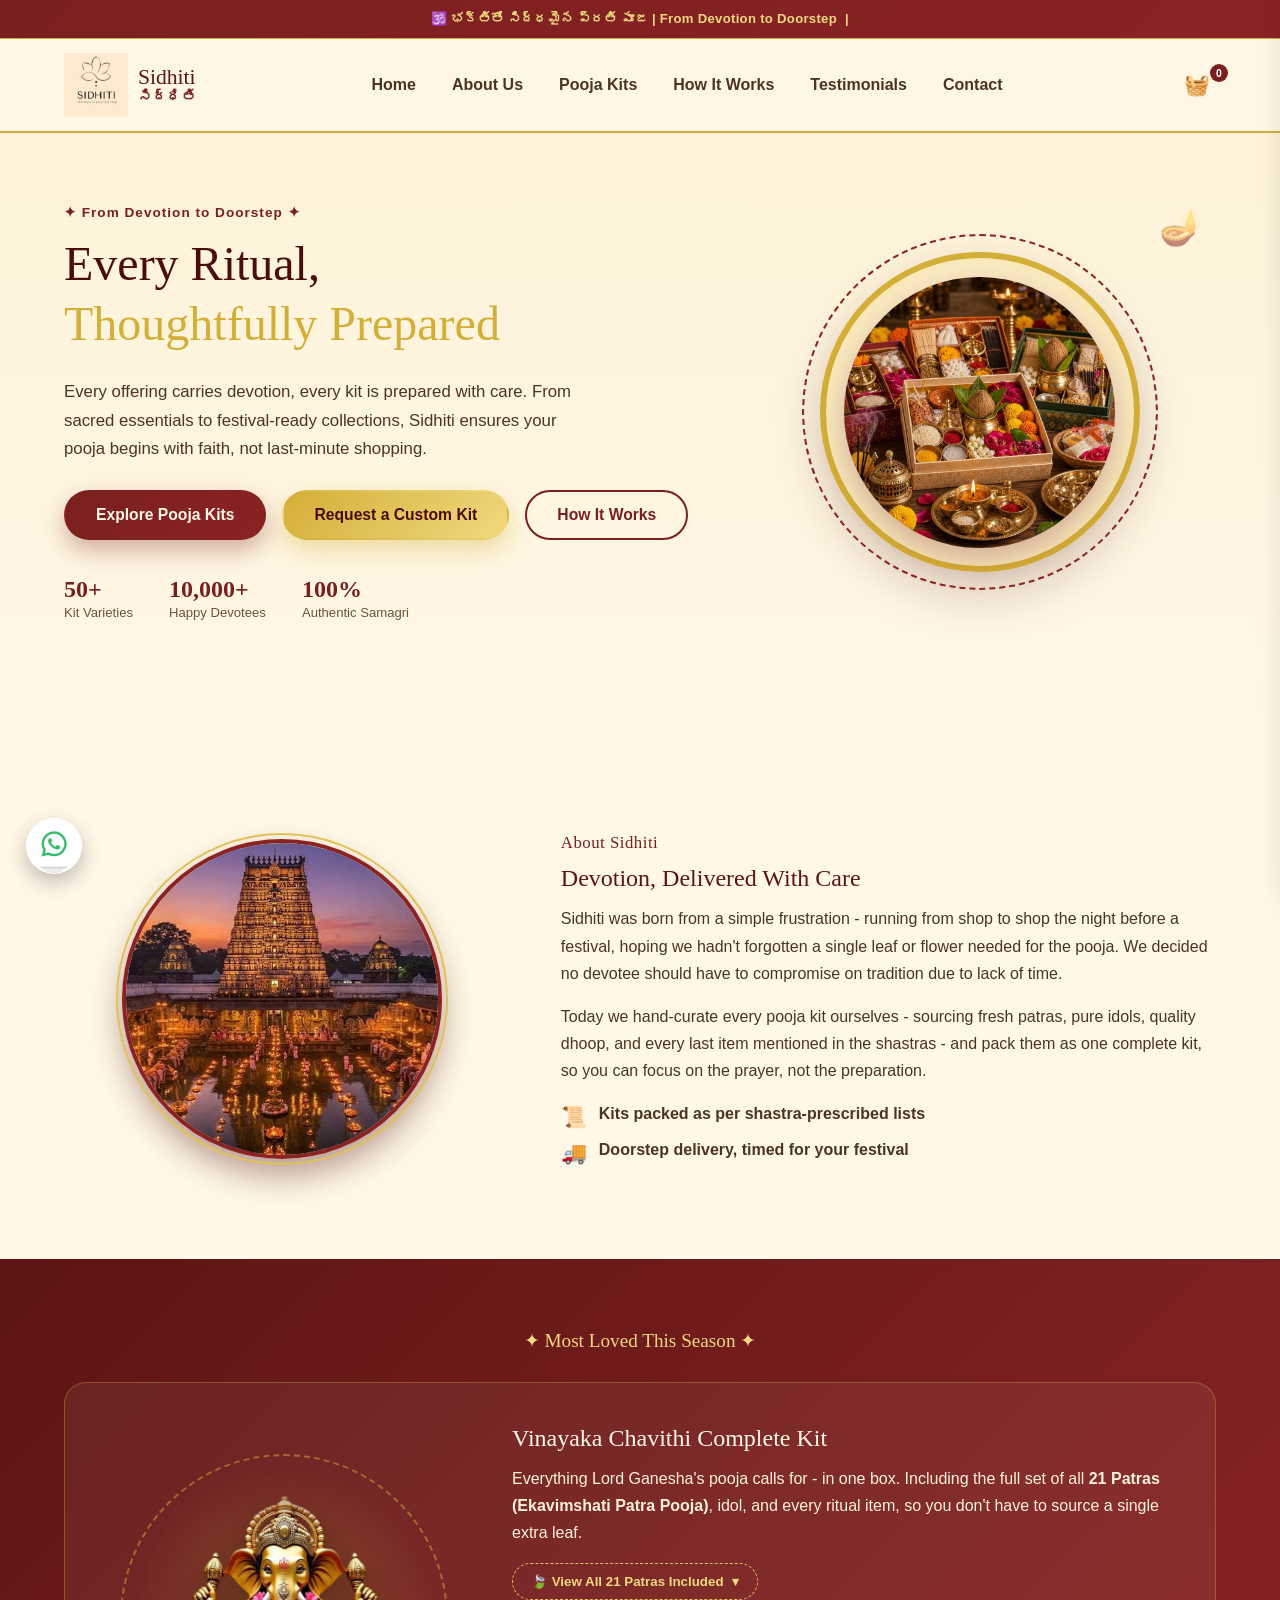
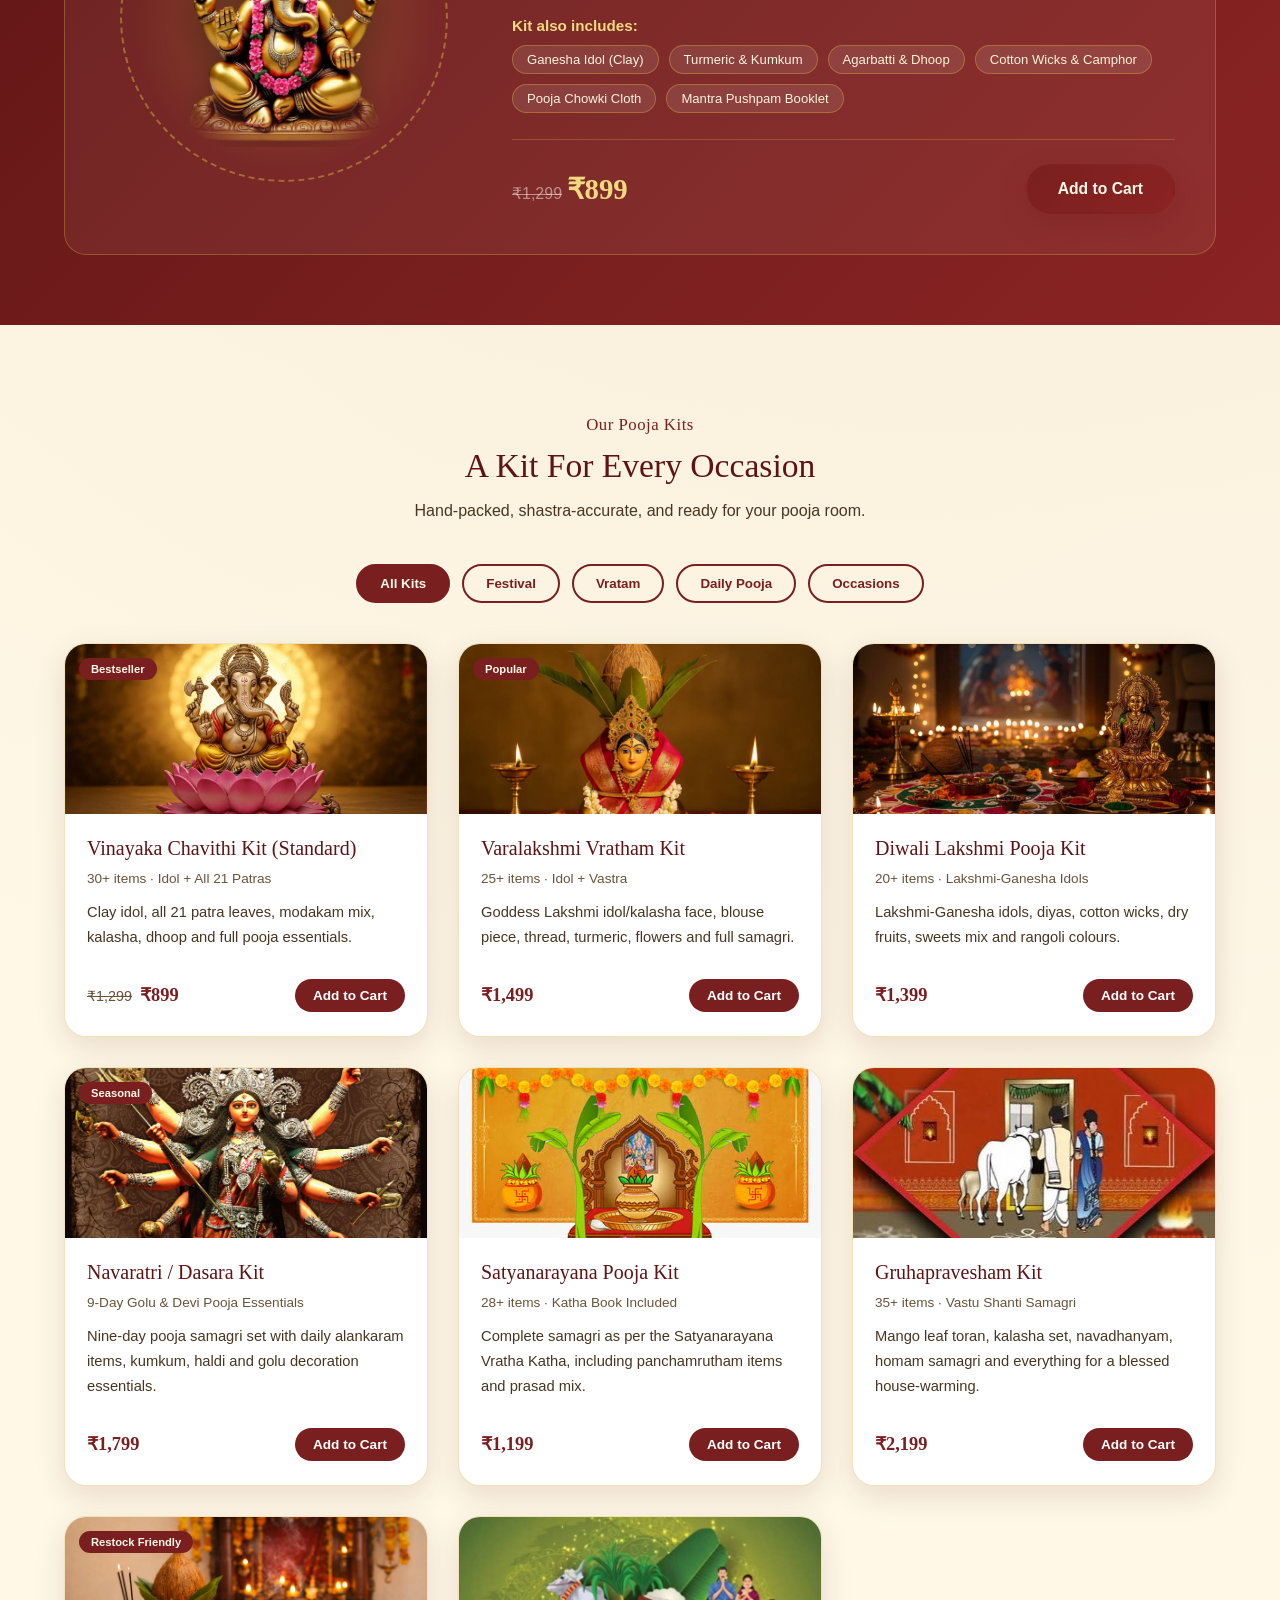
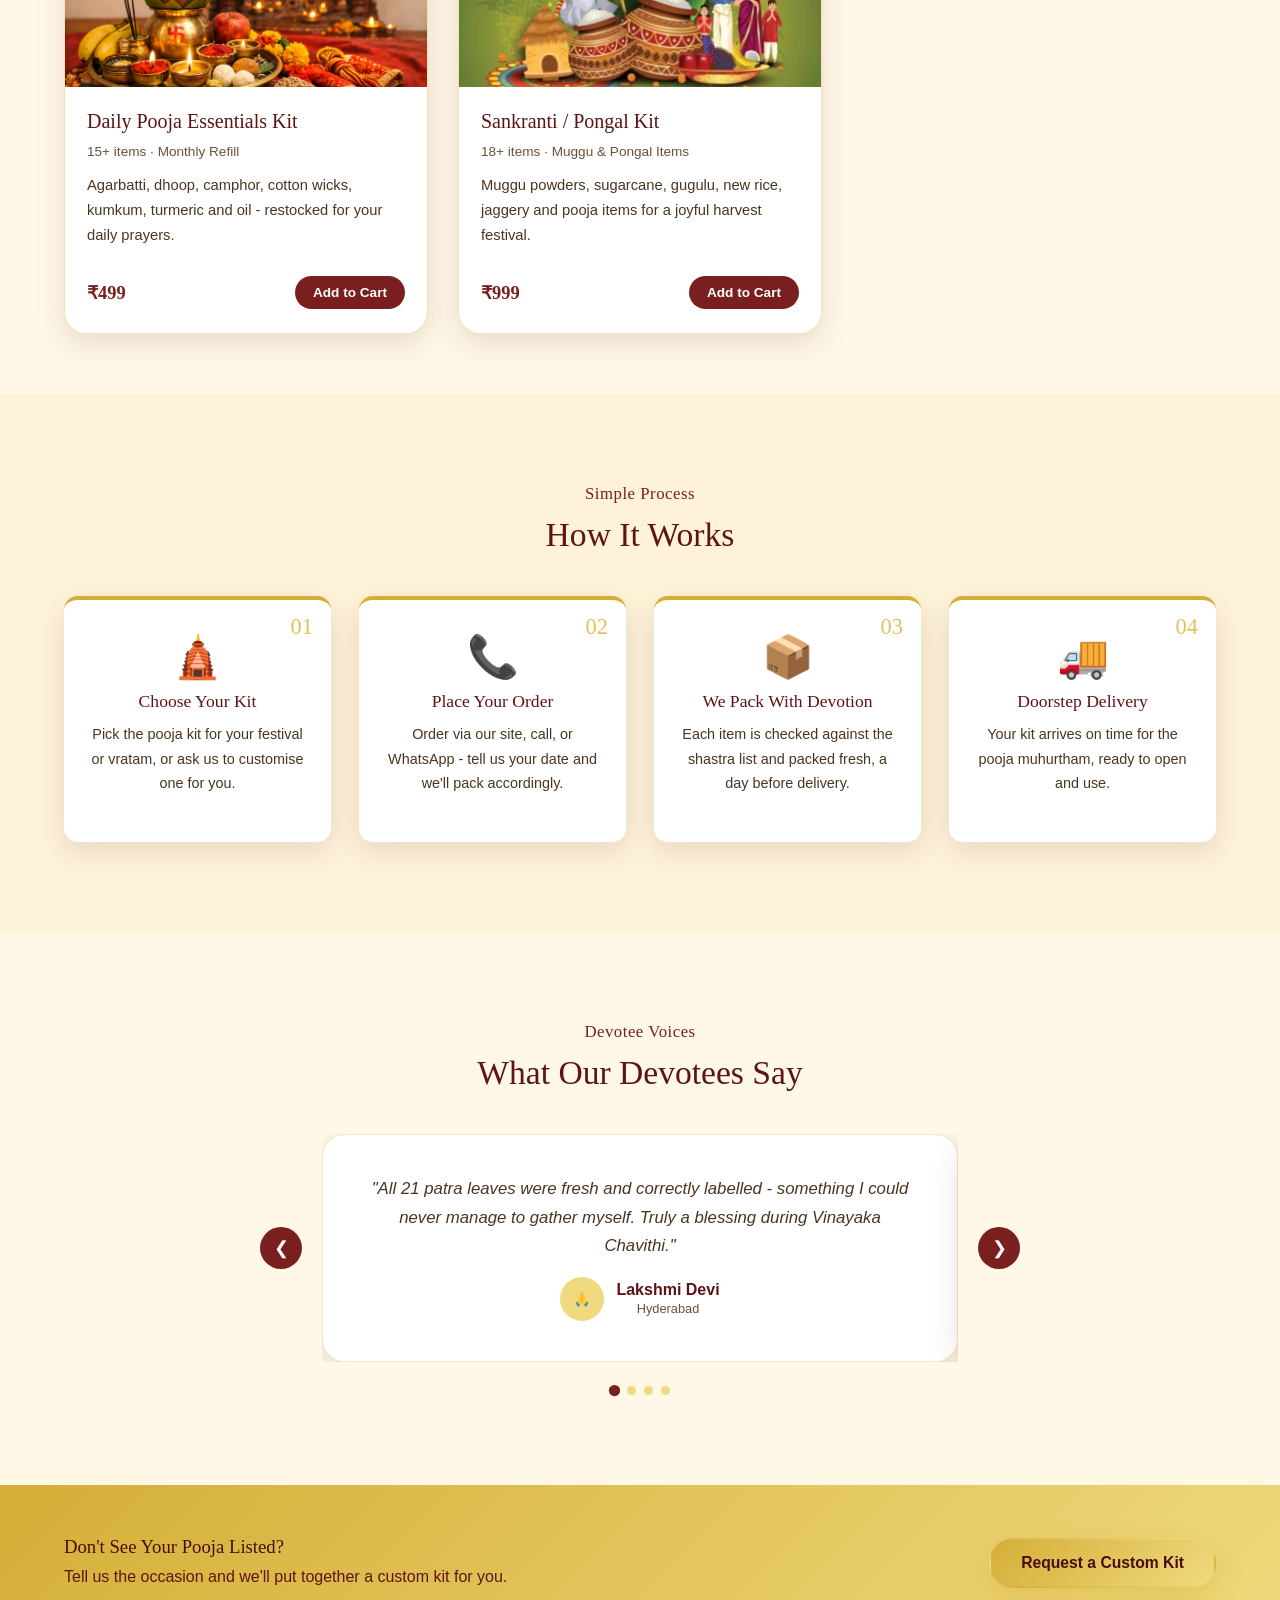
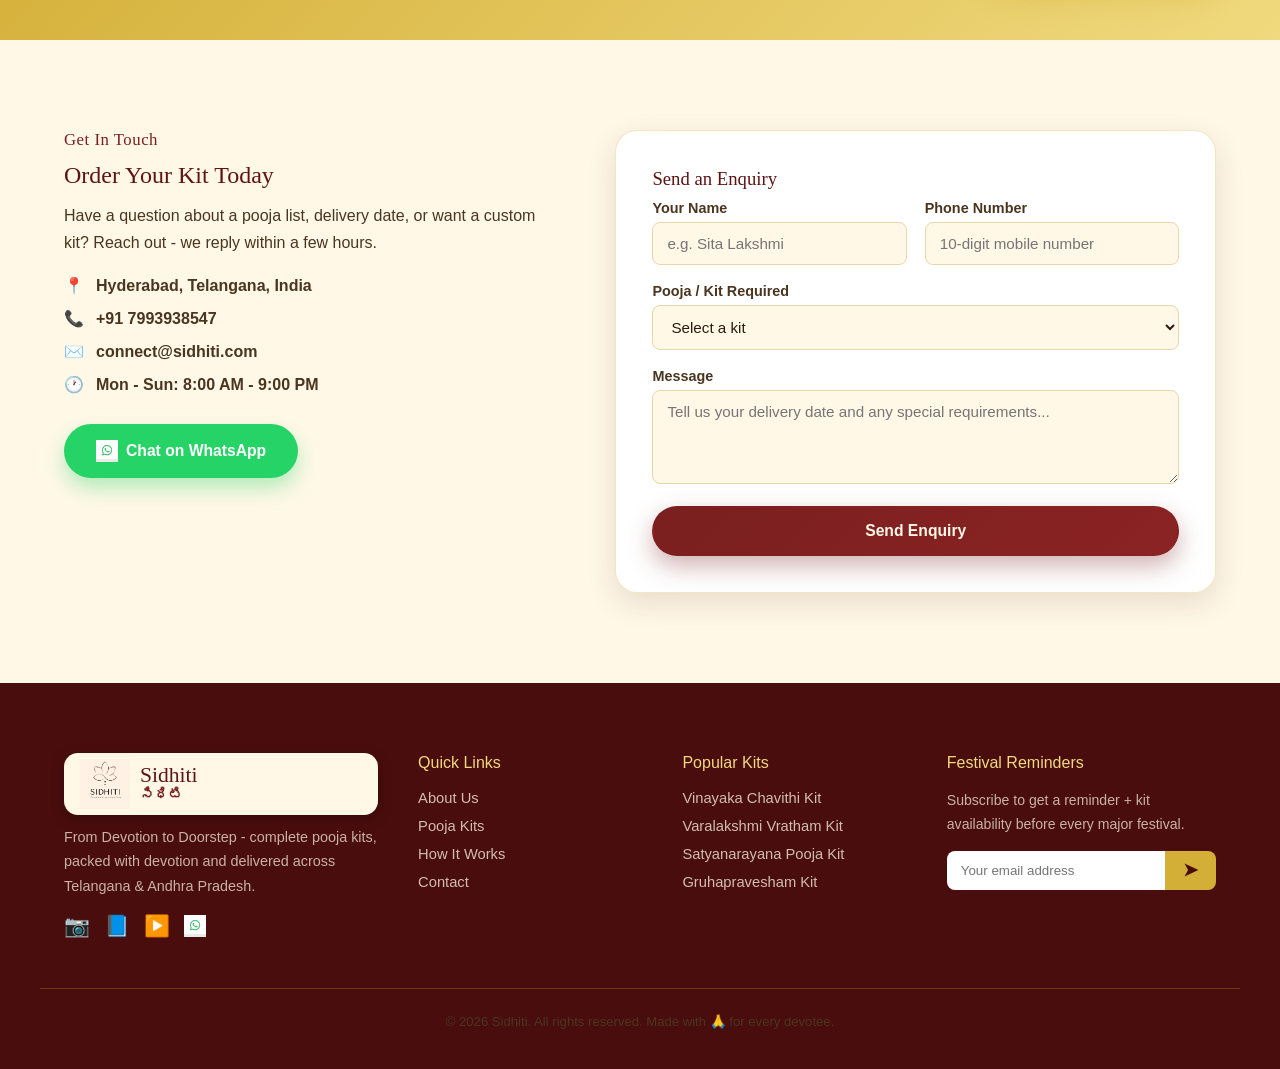
==== commit 40ba9bbd: "Update logo image source in footer" ====
--- a/index.html
+++ b/index.html
@@ -335,7 +335,7 @@
   <div class="container footer-inner">
     <div class="footer-brand">
       <a href="#home" class="logo logo-on-dark">
-        <img src="images/logo.jpeg" alt="Sidhiti - Devotion to your door step" class="logo-img">
+        <img src="Sidhiti_Logo.jpeg" alt="Sidhiti - Devotion to your door step" class="logo-img">
         <span class="logo-text">
           <span class="logo-main">Sidhiti</span>
           <span class="logo-sub telugu-text">సిధిటి</span>
